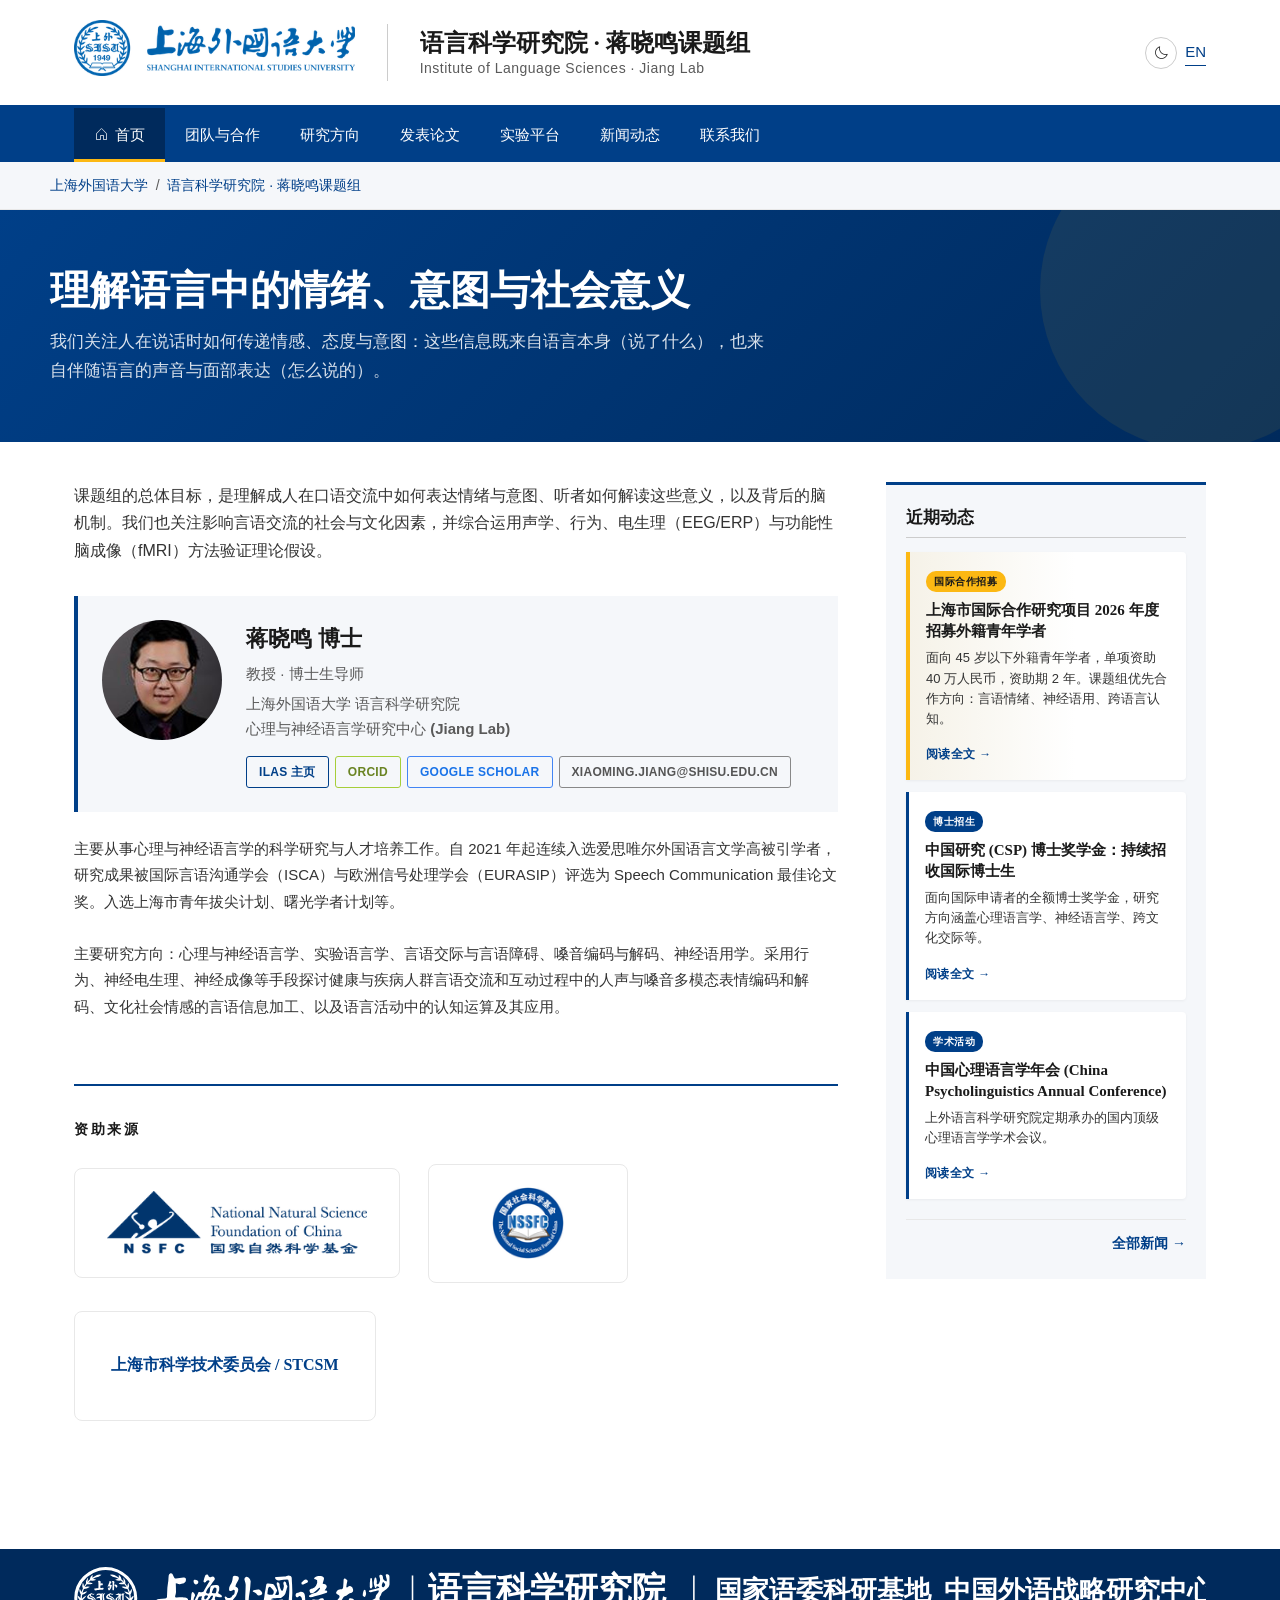
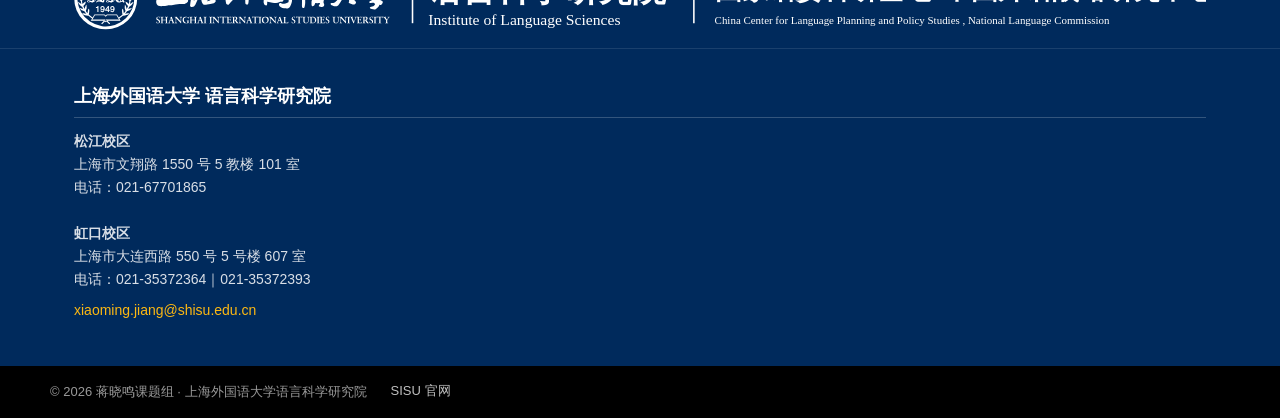
==== index.html @ 70b6b2a7 "Wire home.pi_bio into index PI section" ====
<!DOCTYPE html>
<html lang="zh-CN">
<head>
  <meta charset="UTF-8">
  <meta name="viewport" content="width=device-width, initial-scale=1.0">
  <title>蒋晓鸣课题组 · 上海外国语大学语言科学研究院</title>
  <meta name="description" content="上海外国语大学语言科学研究院蒋晓鸣教授课题组主页：研究言语情绪、神经语用学与跨语言认知。SISU Jiang Lab: psycholinguistics and neurolinguistics of vocal communication.">
  <link rel="stylesheet" href="assets/css/style.css">
  <link rel="stylesheet" href="assets/fonts/phosphor/style.css">
  <link rel="icon" type="image/svg+xml" href="favicon.svg">
</head>
<body data-page="home">

<div id="header-slot"></div>

<section id="hero">
  <div class="hero-inner">
    <h1 class="hero-title" data-i18n="home.h1">理解语言中的情绪、意图与社会意义</h1>
    <p class="hero-sub" data-i18n="home.p1">我们关注人在说话时如何传递情感、态度与意图：这些信息既来自语言本身（说了什么），也来自伴随语言的声音与面部表达（怎么说的）。</p>
  </div>
</section>

<main id="main">
  <div class="page-grid">
    <div class="main-col">
      <p data-i18n="home.p2">课题组的总体目标，是理解成人在口语交流中如何表达情绪与意图、听者如何解读这些意义，以及背后的脑机制。我们也关注影响言语交流的社会与文化因素，并综合运用声学、行为、电生理（EEG/ERP）与功能性脑成像（fMRI）方法验证理论假设。</p>

      <div class="pi-card">
        <div class="pi-card-inner">
          <div class="pi-photo">
            <img src="assets/images/people/xiaoming-jiang.jpg" alt="蒋晓鸣 Xiaoming Jiang"
                 onerror="this.outerHTML='<div class=&quot;photo-placeholder&quot;>蒋</div>'">
          </div>
          <div class="pi-info">
            <div class="pi-name" data-i18n="home.pi_title">蒋晓鸣 博士</div>
            <div class="pi-meta" data-i18n="home.pi_subtitle">教授 · 博士生导师</div>
            <div class="pi-meta" data-i18n="home.pi_affil">上海外国语大学 语言科学研究院｜心理与神经语言学研究中心</div>
            <div class="pi-links">
              <a class="ln-home"    href="https://ilas.shisu.edu.cn/21/0f/c18209a205071/page.htm" target="_blank" rel="noopener" data-i18n="home.ilas_link">ILAS 主页</a>
              <a class="ln-orcid"   href="https://orcid.org/0000-0002-5171-9774" target="_blank" rel="noopener">ORCID</a>
              <a class="ln-scholar" href="https://scholar.google.com/citations?user=iF2CM7sAAAAJ&amp;hl=en" target="_blank" rel="noopener">Google Scholar</a>
              <a class="ln-mail"    href="mailto:xiaoming.jiang@shisu.edu.cn">xiaoming.jiang@shisu.edu.cn</a>
            </div>
          </div>
        </div>
      </div>

      <div class="pi-bio" data-i18n="home.pi_bio"></div>

      <div id="funders-row" class="funders-row">
        <span class="label" data-i18n="home.funded_by">资助与合作</span>
        <!-- Cards rendered dynamically from assets/data/funders.json -->
      </div>
    </div>

    <aside id="sidebar">
      <p style="font-size:0.875rem; color:#888;">Loading…</p>
    </aside>
  </div>
</main>

<div id="footer-slot"></div>

<script src="assets/js/main.js"></script>
</body>
</html>
---- assets/css/style.css ----
/* =========================================================================
   Jiang Lab @ SISU — stylesheet
   Built on the SISU Visual Identity System:
     - Primary: SISU Blue (sea & sky)
     - Accent: bright yellow (auxiliary color from SISU VI)
   ========================================================================= */

:root {
  --sisu-blue:      #003f88;  /* SISU Blue, deep */
  --sisu-blue-dk:   #002a5c;
  --sisu-blue-soft: #e6eef7;
  --sisu-yellow:    #fcb813;
  --ink:            #1a1a1a;
  --body:           #333333;
  --muted:          #5a5a5a;
  --line:           #cccccc;
  --line-soft:      #e8e8e8;
  --bg:             #ffffff;
  --bg-soft:        #f5f7fa;
  --nav-bg:         var(--sisu-blue);
  --link:           var(--sisu-blue);
  --link-visited:   var(--sisu-blue-dk);
  --serif:          "Source Han Serif SC", "Songti SC", "Noto Serif SC", Georgia, "Times New Roman", serif;
  --sans:           "PingFang SC", "Microsoft YaHei", "Hiragino Sans GB", "Helvetica Neue", Helvetica, Arial, sans-serif;
}

*, *::before, *::after { box-sizing: border-box; }

body {
  margin: 0;
  font-family: var(--sans);
  font-size: 16px;
  line-height: 1.7;
  color: var(--body);
  background: var(--bg);
}

a { color: var(--link); text-decoration: none; border-bottom: 1px solid transparent; }
a:hover { color: var(--sisu-blue-dk); border-bottom-color: var(--sisu-yellow); }
a:visited { color: var(--link-visited); }

h1, h2, h3, h4 {
  font-family: var(--serif);
  color: var(--ink);
  font-weight: 600;
  line-height: 1.3;
  margin: 0 0 0.6em;
}
h1 { font-size: 2.25rem; }
h2 { font-size: 1.625rem; }
h3 { font-size: 1.25rem; }
h4 { font-size: 1.0625rem; }

p { margin: 0 0 1em; }
img { max-width: 100%; height: auto; }

/* ── Top brand strip ─────────────────────────────────────── */
#brand-strip {
  background: var(--bg);
  padding: 20px 0;
  border-bottom: 3px solid var(--sisu-blue);
}
.brand-inner {
  max-width: 1180px;
  margin: 0 auto;
  padding: 0 24px;
  display: flex;
  align-items: center;
  gap: 24px;
}
.brand-sisu img { height: 56px; width: auto; }
.brand-divider {
  width: 1px;
  background: var(--line);
  align-self: stretch;
  margin: 4px 8px;
}
.brand-lab {
  font-family: var(--serif);
  color: var(--ink);
  font-size: 1.5rem;
  line-height: 1.25;
  font-weight: 600;
}
.brand-lab .en {
  display: block;
  font-size: 0.875rem;
  color: var(--muted);
  font-weight: 400;
  font-family: var(--sans);
  letter-spacing: 0.5px;
  margin-top: 2px;
}
.brand-controls {
  margin-left: auto;
  display: flex;
  align-items: center;
  gap: 8px;
}
.brand-lang {
  font-size: 0.9375rem;
}
.brand-lang {
  color: var(--sisu-blue);
  border-bottom: 1px solid var(--sisu-blue);
  padding-bottom: 1px;
}

/* Dark mode toggle (Phosphor moon / sun) */
.dark-toggle {
  background: none;
  border: 1px solid var(--line);
  border-radius: 50%;
  width: 32px;
  height: 32px;
  cursor: pointer;
  display: inline-flex;
  align-items: center;
  justify-content: center;
  padding: 0;
  transition: border-color 0.15s, color 0.15s;
  color: var(--ink);
  font-size: 16px;
}
.dark-toggle:hover { border-color: var(--sisu-blue); color: var(--sisu-blue); }
.dark-toggle i { font-size: 16px; line-height: 1; }

/* ── Top nav (blue bar) ──────────────────────────────────── */
#nav-bar { background: var(--nav-bg); }
.nav-inner {
  max-width: 1180px;
  margin: 0 auto;
  padding: 0 24px;
  display: flex;
}
#nav-bar ul {
  list-style: none;
  margin: 0; padding: 0;
  display: flex;
  flex: 1;
}
#nav-bar li a {
  display: flex;
  align-items: center;
  gap: 6px;
  padding: 14px 20px;
  color: #fff;
  border: none;
  font-size: 0.9375rem;
}
#nav-bar li a:hover {
  background: var(--sisu-blue-dk);
  color: #fff;
  border: none;
}
#nav-bar li.active a {
  background: var(--sisu-blue-dk);
  box-shadow: inset 0 -3px 0 var(--sisu-yellow);
}
#nav-bar .home-icon { display: inline-block; font-size: 0.95rem; }
#nav-hamburger {
  display: none;
  background: none;
  border: none;
  color: #fff;
  font-size: 1.4rem;
  padding: 12px 20px;
  cursor: pointer;
  margin-left: auto;
}

/* ── Breadcrumb ──────────────────────────────────────────── */
#breadcrumb {
  background: var(--bg-soft);
  padding: 12px 24px;
  border-bottom: 1px solid var(--line-soft);
  font-size: 0.875rem;
  color: var(--muted);
}
.breadcrumb-inner { max-width: 1180px; margin: 0 auto; }
#breadcrumb a { color: var(--sisu-blue); }

/* ── Hero (home only) ────────────────────────────────────── */
#hero {
  background: linear-gradient(135deg, var(--sisu-blue) 0%, var(--sisu-blue-dk) 100%);
  color: #fff;
  padding: 56px 24px;
  position: relative;
  overflow: hidden;
}
#hero::after {
  content: "";
  position: absolute;
  right: -80px; top: -80px;
  width: 320px; height: 320px;
  border-radius: 50%;
  background: var(--sisu-yellow);
  opacity: 0.08;
}
.hero-inner { max-width: 1180px; margin: 0 auto; position: relative; z-index: 1; }
.hero-motto {
  font-family: var(--serif);
  font-size: 0.95rem;
  letter-spacing: 4px;
  color: var(--sisu-yellow);
  margin-bottom: 16px;
  font-weight: 300;
}
.hero-title {
  font-family: var(--serif);
  font-size: 2.5rem;
  line-height: 1.25;
  color: #fff;
  margin: 0 0 12px;
  font-weight: 600;
  max-width: 820px;
}
.hero-sub {
  font-size: 1.0625rem;
  color: rgba(255,255,255,0.85);
  margin: 0;
  max-width: 720px;
  line-height: 1.7;
}

/* ── Main container ──────────────────────────────────────── */
#main { max-width: 1180px; margin: 0 auto; padding: 40px 24px 64px; }

.page-grid {
  display: grid;
  grid-template-columns: 1fr 320px;
  gap: 48px;
  align-items: start;
}
.page-grid .main-col h1:first-child,
.page-grid .main-col h2:first-child { margin-top: 0; }
.page-single .main-col { max-width: 920px; }

.section-heading {
  font-family: var(--serif);
  font-size: 1.5rem;
  color: var(--ink);
  margin: 40px 0 20px;
  padding-bottom: 8px;
  border-bottom: 2px solid var(--sisu-blue);
  position: relative;
}
.section-heading::after {
  content: "";
  position: absolute;
  left: 0; bottom: -2px;
  width: 60px;
  height: 2px;
  background: var(--sisu-yellow);
}

/* PI card on home — with photo */
.pi-card {
  margin-top: 32px;
  padding: 24px;
  background: var(--bg-soft);
  border-left: 4px solid var(--sisu-blue);
}
.pi-card-inner {
  display: grid;
  grid-template-columns: 120px 1fr;
  gap: 24px;
  align-items: start;
}
.pi-photo {
  width: 120px;
  height: 120px;
  border-radius: 50%;
  overflow: hidden;
  background: var(--sisu-blue-soft);
  display: flex;
  align-items: center;
  justify-content: center;
  flex-shrink: 0;
}
.pi-photo img {
  width: 100%; height: 100%;
  object-fit: cover;
  display: block;
}
.pi-photo .photo-placeholder {
  width: 100%; height: 100%;
  display: flex; align-items: center; justify-content: center;
  font-family: var(--serif);
  font-size: 3rem;
  font-weight: 600;
  color: var(--sisu-blue);
}
.pi-card .pi-name {
  font-family: var(--serif);
  font-size: 1.375rem;
  color: var(--ink);
  font-weight: 600;
}
.pi-card .pi-meta { font-size: 0.9375rem; color: var(--muted); margin-top: 4px; }
.pi-card .pi-links {
  margin-top: 14px;
  display: flex;
  flex-wrap: wrap;
  gap: 6px;
}
.pi-card .pi-links a {
  font-size: 0.75rem;
  font-weight: 700;
  padding: 5px 12px;
  border: 1.5px solid var(--sisu-blue);
  color: var(--sisu-blue);
  border-radius: 3px;
  text-transform: uppercase;
  letter-spacing: 0.3px;
  transition: all 0.15s;
  margin-right: 0;
}
.pi-card .pi-links a:hover {
  background: var(--sisu-blue);
  color: #fff;
  border-color: var(--sisu-blue);
}

.pi-bio {
  margin-top: 24px;
  font-size: 0.9375rem;
  line-height: 1.75;
  color: var(--body);
}
.pi-bio strong { color: var(--ink); }
body.dark .pi-bio { color: var(--body); }

/* ── Sidebar (Latest updates card stack) ─────────────────── */
#sidebar {
  background: var(--bg-soft);
  padding: 22px 20px;
  border-top: 3px solid var(--sisu-blue);
}
#sidebar .sidebar-news-heading {
  font-family: var(--serif);
  font-size: 1.0625rem;
  color: var(--ink);
  margin: 0 0 14px;
  padding-bottom: 8px;
  border-bottom: 1px solid var(--line);
}
.news-mini-card {
  padding: 14px 16px;
  margin-bottom: 12px;
  background: var(--bg);
  border-left: 3px solid var(--sisu-blue);
  border-radius: 0 4px 4px 0;
  box-shadow: 0 1px 3px rgba(0,0,0,0.05);
  transition: box-shadow 0.15s, transform 0.15s;
}
.news-mini-card:hover {
  box-shadow: 0 3px 10px rgba(0,0,0,0.08);
  transform: translateY(-1px);
}
.news-mini-card.featured {
  border-left-color: var(--sisu-yellow);
  border-left-width: 4px;
  background: linear-gradient(to right, rgba(252,184,19,0.08), var(--bg) 60%);
}
.news-mini-tag {
  display: inline-block;
  font-size: 0.625rem;
  font-weight: 700;
  padding: 2px 8px;
  background: var(--sisu-blue);
  color: #fff;
  text-transform: uppercase;
  letter-spacing: 0.6px;
  border-radius: 10px;
  margin-bottom: 8px;
}
.news-mini-card.featured .news-mini-tag {
  background: var(--sisu-yellow);
  color: var(--ink);
}
.news-mini-title {
  font-family: var(--serif);
  font-size: 0.9375rem;
  font-weight: 600;
  color: var(--ink);
  line-height: 1.4;
  margin-bottom: 6px;
}
.news-mini-summary {
  font-size: 0.8125rem;
  line-height: 1.55;
  color: var(--body);
  margin: 0 0 10px;
}
.news-mini-more {
  font-size: 0.75rem;
  font-weight: 700;
  color: var(--sisu-blue);
  text-transform: uppercase;
  letter-spacing: 0.4px;
}
.news-mini-more:hover { color: var(--sisu-blue-dk); }

#sidebar .full-link {
  display: inline-block;
  margin-top: 8px;
  padding-top: 12px;
  border-top: 1px solid var(--line-soft);
  width: 100%;
  text-align: right;
  font-size: 0.875rem;
  font-weight: 600;
  color: var(--sisu-blue);
}

.funders-row {
  margin-top: 64px;
  padding-top: 32px;
  border-top: 2px solid var(--sisu-blue);
  display: block;
}
.funders-row .label {
  display: block;
  font-family: var(--serif);
  font-size: 0.875rem;
  color: var(--ink);
  font-weight: 700;
  text-transform: uppercase;
  letter-spacing: 2.5px;
  margin-bottom: 22px;
}
.funder-cards {
  display: flex;
  flex-wrap: wrap;
  gap: 28px;
  align-items: center;
}
.funder-card {
  display: inline-flex;
  align-items: center;
  justify-content: center;
  min-height: 110px;
  min-width: 200px;
  padding: 22px 32px;
  background: var(--bg);
  border: 1px solid var(--line-soft);
  border-radius: 8px;
  transition: border-color 0.18s, box-shadow 0.18s, transform 0.15s;
}
.funder-card:hover {
  border-color: var(--sisu-blue);
  box-shadow: 0 4px 16px rgba(0,0,0,0.08);
  transform: translateY(-2px);
}
.funder-card a, .funder-card > span { display: inline-flex; align-items: center; }
.funder-card img {
  max-height: 72px;
  max-width: 260px;
  width: auto;
  display: block;
  object-fit: contain;
}
.funder-text {
  font-family: var(--serif);
  font-size: 1rem;
  font-weight: 600;
  color: var(--sisu-blue);
  padding: 0 4px;
  text-align: center;
  line-height: 1.4;
}

/* ── Collaborator cards (on People page) ──────────────── */
.collab-heading {
  border-bottom-color: var(--sisu-yellow) !important;
}
.collab-heading::after {
  background: var(--sisu-blue) !important;
}
.collab-heading.emerging-heading {
  border-bottom-color: var(--line) !important;
}
.collab-heading.emerging-heading::after {
  background: var(--muted) !important;
}
.collab-intro {
  font-size: 0.9375rem;
  color: var(--muted);
  margin: 6px 0 18px;
  font-style: italic;
}
.collab-list {
  display: grid;
  grid-template-columns: repeat(auto-fill, minmax(280px, 1fr));
  gap: 12px;
  margin-bottom: 8px;
}
.collab-card {
  background: var(--bg);
  border-left: 4px solid var(--sisu-blue);
  border-radius: 0 6px 6px 0;
  padding: 14px 18px;
  box-shadow: 0 1px 3px rgba(0,0,0,0.05);
  transition: box-shadow 0.15s;
}
.collab-card:hover {
  box-shadow: 0 3px 10px rgba(0,0,0,0.08);
}
.emerging-list .collab-card {
  border-left-color: var(--sisu-yellow);
  padding: 12px 16px;
}
.collab-name {
  font-family: var(--serif);
  font-size: 1.0625rem;
  font-weight: 700;
  color: var(--ink);
}
.collab-name a {
  color: var(--ink);
  border: none;
}
.collab-name a:hover {
  color: var(--sisu-blue);
  border: none;
}
.collab-affil {
  font-size: 0.8125rem;
  color: var(--sisu-blue);
  margin-top: 2px;
  font-weight: 600;
}
.collab-bio {
  font-size: 0.9375rem;
  line-height: 1.65;
  color: var(--body);
  margin: 10px 0 0;
}

/* ── People page (grid of clickable cards that expand) ───── */
.people-group-heading {
  font-family: var(--serif);
  font-size: 1.25rem;
  color: var(--ink);
  margin: 36px 0 16px;
  padding-bottom: 6px;
  border-bottom: 2px solid var(--sisu-blue);
  position: relative;
}
.people-group-heading::after {
  content: "";
  position: absolute;
  left: 0; bottom: -2px;
  width: 50px;
  height: 2px;
  background: var(--sisu-yellow);
}
.people-group-heading.alumni-heading {
  border-bottom-color: var(--muted);
}
.people-group-heading.alumni-heading::after {
  background: var(--muted);
}
.alumni-placeholder {
  font-size: 0.9375rem;
  color: var(--muted);
  font-style: italic;
  padding: 12px 0;
}

/* Placeholder cards for empty role slots (Student 1, 2, 3 etc.) */
.person-card.person-placeholder {
  cursor: default;
  background: var(--bg-soft);
  border: 1px dashed var(--line);
  opacity: 0.85;
}
.person-card.person-placeholder:hover {
  border-color: var(--line);
  box-shadow: none;
}
.person-placeholder-inner {
  padding: 18px;
  display: flex;
  flex-direction: column;
  align-items: center;
  gap: 10px;
  text-align: center;
}
.person-placeholder .person-photo {
  background: transparent !important;
  border: 1px dashed var(--line);
}
.placeholder-dim {
  color: var(--muted) !important;
  font-weight: 400 !important;
  font-family: var(--sans) !important;
  font-size: 2.5rem !important;
}
.placeholder-dim-text { color: var(--muted) !important; }
.placeholder-tag {
  font-size: 0.6875rem !important;
  font-weight: 700 !important;
  text-transform: uppercase;
  letter-spacing: 0.5px;
  color: var(--sisu-yellow) !important;
  background: rgba(252,184,19,0.08);
  padding: 2px 10px;
  border-radius: 10px;
  display: inline-block;
  margin: 4px auto;
}
body.dark .person-card.person-placeholder { background: #15181e; }

/* ── PI card (always expanded on People page) ─────────── */
.person-card.person-pi {
  grid-column: 1 / -1;      /* spans full grid width */
  border: 1px solid var(--line-soft);
  background: var(--bg-soft);
  padding: 24px 28px;
  display: block;
}
.person-card.person-pi:hover { border-color: var(--sisu-blue); }
.person-pi-header {
  display: grid;
  grid-template-columns: 120px 1fr;
  gap: 24px;
  align-items: start;
  margin-bottom: 18px;
  padding-bottom: 16px;
  border-bottom: 1px solid var(--line-soft);
}
.person-card.person-pi .person-photo { width: 120px; height: 120px; }
.person-card.person-pi .person-photo .photo-placeholder { font-size: 3rem; }
.person-card.person-pi .person-name {
  font-size: 1.25rem;
  text-align: left;
  margin-bottom: 6px;
}
.person-card.person-pi .person-title,
.person-card.person-pi .person-affil { text-align: left; }
.person-card.person-pi .person-details {
  display: block;
  padding: 0;
  margin: 0;
  border-top: none;
  animation: none;
}

/* Education as a clean bulleted list */
.person-education-list {
  list-style: none;
  padding: 0;
  margin: 6px 0 14px;
}
.person-education-list li {
  font-size: 0.875rem;
  line-height: 1.6;
  color: var(--body);
  padding-left: 14px;
  position: relative;
  margin-bottom: 2px;
}
.person-education-list li::before {
  content: "›";
  position: absolute;
  left: 0;
  color: var(--sisu-blue);
  font-weight: 700;
}

/* Alumni cards a touch lighter visually */
.person-card.person-alumni .person-photo { background: #eef2f7; }
.person-card.person-alumni .person-photo .photo-placeholder { color: var(--muted); }

/* ── Person-detail link badges: 4 distinct colors ─────── */
.person-links a.ln-home    { border-color: var(--sisu-blue); color: var(--sisu-blue); }
.person-links a.ln-home:hover { background: var(--sisu-blue); color: #fff; }
.person-links a.ln-orcid   { border-color: #a6ce39; color: #6a8423; }
.person-links a.ln-orcid:hover { background: #a6ce39; color: #fff; border-color: #a6ce39; }
.person-links a.ln-scholar { border-color: #4285f4; color: #1a73e8; }
.person-links a.ln-scholar:hover { background: #4285f4; color: #fff; border-color: #4285f4; }
.person-links a.ln-mail    { border-color: #888; color: #555; }
.person-links a.ln-mail:hover { background: #555; color: #fff; border-color: #555; }
/* Home-page PI links use the same scheme */
.pi-card .pi-links a.ln-home    { border-color: var(--sisu-blue); color: var(--sisu-blue); }
.pi-card .pi-links a.ln-home:hover { background: var(--sisu-blue); color: #fff; }
.pi-card .pi-links a.ln-orcid   { border-color: #a6ce39; color: #6a8423; }
.pi-card .pi-links a.ln-orcid:hover { background: #a6ce39; color: #fff; border-color: #a6ce39; }
.pi-card .pi-links a.ln-scholar { border-color: #4285f4; color: #1a73e8; }
.pi-card .pi-links a.ln-scholar:hover { background: #4285f4; color: #fff; border-color: #4285f4; }
.pi-card .pi-links a.ln-mail    { border-color: #888; color: #555; }
.pi-card .pi-links a.ln-mail:hover { background: #555; color: #fff; border-color: #555; }

/* Dark mode tweaks for badges */
body.dark .person-links a.ln-orcid,
body.dark .pi-card .pi-links a.ln-orcid { color: #a6ce39; }
body.dark .person-links a.ln-scholar,
body.dark .pi-card .pi-links a.ln-scholar { color: #6ea8ff; border-color: #6ea8ff; }
body.dark .person-links a.ln-mail,
body.dark .pi-card .pi-links a.ln-mail { color: var(--body); border-color: var(--line); }
body.dark .person-card.person-alumni .person-photo { background: #1e242b; }

.people-grid {
  display: grid;
  grid-template-columns: repeat(auto-fill, minmax(240px, 1fr));
  gap: 18px;
}

.person-card {
  background: var(--bg);
  border: 1px solid var(--line-soft);
  border-radius: 6px;
  overflow: hidden;
  transition: box-shadow 0.2s, border-color 0.2s;
}
.person-card:hover {
  border-color: var(--sisu-blue);
  box-shadow: 0 4px 14px rgba(0,0,0,0.08);
}

.person-avatar-btn {
  background: none;
  border: none;
  padding: 18px;
  width: 100%;
  cursor: pointer;
  display: flex;
  flex-direction: column;
  align-items: center;
  gap: 10px;
  font-family: inherit;
  color: inherit;
  text-align: center;
  transition: background 0.15s;
}
.person-avatar-btn:hover { background: var(--bg-soft); }

.person-photo {
  width: 100px;
  height: 100px;
  border-radius: 50%;
  overflow: hidden;
  background: var(--sisu-blue-soft);
  display: flex;
  align-items: center;
  justify-content: center;
  flex-shrink: 0;
}
.person-photo img {
  width: 100%; height: 100%;
  object-fit: cover;
  display: block;
}
.person-photo .photo-placeholder {
  font-family: var(--serif);
  font-size: 2.5rem;
  font-weight: 600;
  color: var(--sisu-blue);
  width: 100%; height: 100%;
  display: flex; align-items: center; justify-content: center;
}

.person-meta { width: 100%; }
.person-name {
  font-family: var(--serif);
  font-size: 1.0625rem;
  font-weight: 600;
  color: var(--ink);
  margin-bottom: 4px;
}
.person-title {
  font-size: 0.8125rem;
  color: var(--sisu-blue);
  font-weight: 600;
  margin-bottom: 2px;
}
.person-affil {
  font-size: 0.75rem;
  color: var(--muted);
  line-height: 1.5;
}

.person-toggle-hint {
  margin-top: 4px;
  font-size: 0.875rem;
  color: var(--muted);
  transition: transform 0.2s;
}
.person-card.expanded .person-toggle-hint {
  transform: rotate(180deg);
}

.person-details {
  display: none;
  padding: 0 18px 18px;
  border-top: 1px solid var(--line-soft);
  margin-top: 0;
}
.person-card.expanded .person-details {
  display: block;
  animation: fadeIn 0.2s ease;
}
@keyframes fadeIn {
  from { opacity: 0; transform: translateY(-4px); }
  to   { opacity: 1; transform: translateY(0); }
}

.person-details p {
  font-size: 0.875rem;
  line-height: 1.65;
  margin: 6px 0 12px;
  color: var(--body);
}
.person-row-label {
  font-size: 0.6875rem;
  font-weight: 700;
  text-transform: uppercase;
  letter-spacing: 1px;
  color: var(--sisu-blue);
  margin-top: 12px;
}
.person-bio {
  margin-top: 14px !important;
  padding-top: 14px;
  border-top: 1px solid var(--line-soft);
}

.person-links {
  display: flex;
  flex-wrap: wrap;
  gap: 6px;
  margin-top: 12px;
}
.person-links a {
  font-size: 0.6875rem;
  font-weight: 700;
  padding: 4px 10px;
  border: 1.5px solid var(--sisu-blue);
  color: var(--sisu-blue);
  border-radius: 3px;
  text-transform: uppercase;
  letter-spacing: 0.3px;
  transition: all 0.15s;
}
.person-links a:hover {
  background: var(--sisu-blue);
  color: #fff;
  border-color: var(--sisu-blue);
}

/* ── Projects page ───────────────────────────────────────── */
.project-block {
  margin-bottom: 40px;
  padding-bottom: 32px;
  border-bottom: 1px solid var(--line-soft);
}
.project-block:last-child { border-bottom: none; }
.project-block h3 {
  font-family: var(--serif);
  color: var(--sisu-blue);
  font-size: 1.375rem;
  margin: 0 0 12px;
}
.project-pubs {
  margin-top: 20px;
  padding: 16px 20px;
  background: var(--bg-soft);
  border-left: 3px solid var(--sisu-yellow);
}
.project-pubs h4 {
  font-family: var(--sans);
  font-size: 0.875rem;
  text-transform: uppercase;
  letter-spacing: 1px;
  color: var(--muted);
  margin: 0 0 10px;
  font-weight: 600;
}
.project-pubs ul { margin: 0; padding-left: 18px; }
.project-pubs li {
  font-size: 0.875rem;
  line-height: 1.55;
  margin-bottom: 8px;
  color: var(--body);
}

/* ── Publications page: new filter bar ──────────────────── */
.pub-filter-bar {
  margin: 24px 0 28px;
  padding: 18px 20px;
  border: 1px solid var(--line-soft);
  border-radius: 8px;
  background: var(--bg-soft);
}
.filter-group {
  display: flex;
  align-items: baseline;
  gap: 12px;
  margin-bottom: 12px;
  flex-wrap: wrap;
}
.filter-group:last-of-type { margin-bottom: 14px; }
.filter-group-label {
  font-size: 0.6875rem;
  font-weight: 700;
  text-transform: uppercase;
  letter-spacing: 1.2px;
  color: var(--muted);
  min-width: 40px;
  flex-shrink: 0;
}
.filter-chips {
  display: flex;
  flex-wrap: wrap;
  gap: 6px;
  flex: 1;
}
.filter-chips.year-chips {
  /* year chips can scroll if too many */
  max-height: 80px;
  overflow-y: auto;
}
.filter-chip {
  display: inline-flex;
  align-items: center;
  gap: 6px;
  padding: 5px 11px;
  border-radius: 14px;
  border: 1.5px solid var(--line);
  background: var(--bg);
  font-family: var(--sans);
  font-size: 0.75rem;
  font-weight: 600;
  color: var(--body);
  cursor: pointer;
  transition: all 0.12s;
  white-space: nowrap;
}
.filter-chip:hover {
  border-color: var(--sisu-blue);
  color: var(--sisu-blue);
}
.filter-chip-count {
  display: inline-block;
  background: var(--bg-soft);
  color: var(--muted);
  padding: 0 7px;
  border-radius: 9px;
  font-size: 0.625rem;
  font-weight: 700;
  min-width: 18px;
  text-align: center;
}
.filter-chip-x {
  font-size: 12px;
  line-height: 1;
}
/* Active state: filled with category color or SISU blue for year */
.filter-chip.active {
  color: #fff;
  border-color: transparent;
}
.filter-chip.active .filter-chip-count {
  background: rgba(255,255,255,0.25);
  color: #fff;
}
.filter-chip.year-chip.active {
  background: var(--sisu-blue);
}
/* Category-specific active colors */
.filter-chip.cat-journal.active    { background: #002a5c; }
.filter-chip.cat-preprint.active   { background: #b35a00; }
.filter-chip.cat-chinese.active    { background: #b52a2a; }
.filter-chip.cat-conference.active { background: #5a2ab5; }

.filter-summary {
  display: flex;
  justify-content: space-between;
  align-items: center;
  padding-top: 12px;
  border-top: 1px solid var(--line);
  font-size: 0.8125rem;
}
.filter-summary-text {
  font-family: var(--serif);
  color: var(--muted);
}
.filter-summary-text #pub-shown-count {
  color: var(--sisu-blue);
  font-weight: 700;
  font-size: 1rem;
}
.filter-clear {
  background: none;
  border: 1px solid var(--line);
  border-radius: 14px;
  padding: 4px 12px;
  cursor: pointer;
  color: var(--muted);
  font-size: 0.75rem;
  font-weight: 600;
  display: inline-flex;
  align-items: center;
  gap: 4px;
  transition: all 0.12s;
}
.filter-clear:hover {
  color: var(--sisu-blue);
  border-color: var(--sisu-blue);
}
.filter-clear i { font-size: 14px; }

.pub-empty {
  color: var(--muted);
  font-style: italic;
  padding: 24px;
  text-align: center;
  background: var(--bg-soft);
  border-radius: 6px;
  border: 1px dashed var(--line);
}

/* ── Author folding ───────────────────────────────────── */
.authors-toggle {
  background: none;
  border: 1px solid var(--line);
  color: var(--sisu-blue);
  font-size: 0.75rem;
  padding: 1px 8px;
  border-radius: 10px;
  cursor: pointer;
  margin-left: 4px;
  font-weight: 600;
  transition: all 0.12s;
}
.authors-toggle:hover {
  background: var(--sisu-blue);
  color: #fff;
  border-color: var(--sisu-blue);
}
.authors-tail { display: inline; }
.authors-tail[hidden] { display: none; }

/* Card-style publication item with year badge + colored category badge */
.pub-item {
  background: var(--bg);
  border-radius: 6px;
  padding: 18px 22px 14px;
  margin-bottom: 14px;
  box-shadow: 0 1px 4px rgba(0,0,0,0.07);
  border-left: 4px solid var(--sisu-blue);
  transition: box-shadow 0.2s, transform 0.15s;
}
.pub-item:hover {
  box-shadow: 0 4px 16px rgba(0,0,0,0.11);
  transform: translateY(-1px);
}
.pub-header {
  display: flex;
  align-items: center;
  gap: 8px;
  margin-bottom: 8px;
  flex-wrap: wrap;
}
.pub-year {
  font-size: 0.6875rem;
  font-weight: 700;
  color: #fff;
  background: var(--sisu-blue);
  padding: 2px 8px;
  border-radius: 10px;
  white-space: nowrap;
}
.pub-year.inpress { background: #999; }

.pub-cat {
  font-size: 0.625rem;
  font-weight: 700;
  padding: 2px 8px;
  border-radius: 10px;
  white-space: nowrap;
  text-transform: uppercase;
  letter-spacing: 0.5px;
}
.cat-journal    { background: #e3eeff; color: #002a5c; }
.cat-preprint   { background: #fff3e0; color: #b35a00; }
.cat-chinese    { background: #fde8e8; color: #b52a2a; }
.cat-conference { background: #ede8ff; color: #5a2ab5; }
.cat-other      { background: #eee;    color: #666; }

.pub-note {
  font-size: 0.625rem;
  font-weight: 700;
  padding: 2px 8px;
  border-radius: 10px;
  background: #fffbeb;
  color: #8a6300;
  white-space: nowrap;
  border: 1px solid #fcb813;
}

.pub-title {
  font-size: 0.9375rem;
  font-weight: 700;
  color: var(--ink);
  line-height: 1.45;
  margin-bottom: 4px;
}
.pub-title a { color: var(--ink); border: none; }
.pub-title a:hover { color: var(--sisu-blue); border: none; }
.pub-authors { font-size: 0.8125rem; color: var(--muted); margin-bottom: 3px; }
.pub-authors .me { font-weight: 700; color: var(--sisu-blue); }
.pub-journal {
  font-size: 0.8125rem;
  color: var(--muted);
  font-style: italic;
  margin-bottom: 8px;
}

.pub-actions {
  display: flex;
  flex-wrap: wrap;
  gap: 6px;
  margin-top: 8px;
}
.pub-actions a {
  font-size: 0.6875rem;
  font-weight: 700;
  padding: 4px 12px;
  border-radius: 3px;
  letter-spacing: 0.3px;
  text-transform: uppercase;
  border: 1.5px solid;
  transition: all 0.15s;
}
.btn-view { border-color: var(--sisu-blue); color: var(--sisu-blue); }
.btn-view:hover { background: var(--sisu-blue); color: #fff; border-color: var(--sisu-blue); }
.btn-pdf  { border-color: #e05a2b; color: #e05a2b; }
.btn-pdf:hover  { background: #e05a2b; color: #fff; border-color: #e05a2b; }
.btn-code { border-color: #444; color: #444; }
.btn-code:hover { background: #444; color: #fff; border-color: #444; }
.btn-video { border-color: var(--sisu-blue-dk); color: var(--sisu-blue-dk); }
.btn-video:hover { background: var(--sisu-blue-dk); color: #fff; border-color: var(--sisu-blue-dk); }

/* ── Facilities page ─────────────────────────────────────── */
.facilities-grid {
  display: grid;
  grid-template-columns: repeat(auto-fit, minmax(260px, 1fr));
  gap: 20px;
  margin-top: 24px;
}
.facility-card {
  background: var(--bg-soft);
  padding: 24px;
  border-top: 3px solid var(--sisu-blue);
  transition: transform 0.15s ease, border-top-color 0.15s ease;
}
.facility-card:hover {
  transform: translateY(-2px);
  border-top-color: var(--sisu-yellow);
}
.facility-card .facility-icon {
  font-size: 2.25rem;
  line-height: 1;
  display: block;
  color: var(--sisu-blue);
  margin-bottom: 14px;
}
i.facility-icon { /* phosphor icon variant */
  font-size: 2.5rem;
}
.facility-card h3 {
  font-family: var(--serif);
  color: var(--sisu-blue);
  font-size: 1.125rem;
  margin: 0 0 10px;
}
.facility-card p {
  font-size: 0.9375rem;
  line-height: 1.6;
  margin: 0;
  color: var(--body);
}

/* ── News page ───────────────────────────────────────────── */
.news-list { list-style: none; padding: 0; margin: 0; }
.news-item {
  display: grid;
  grid-template-columns: 110px 1fr;
  gap: 24px;
  padding: 24px 0;
  border-bottom: 1px solid var(--line-soft);
}
.news-item .news-date {
  font-family: var(--serif);
  color: var(--sisu-blue);
  font-size: 0.9375rem;
  font-weight: 600;
}
.news-item .news-tag {
  display: inline-block;
  background: var(--sisu-yellow);
  color: var(--ink);
  font-size: 0.75rem;
  padding: 2px 8px;
  font-weight: 600;
  margin-bottom: 6px;
}
.news-item h3 {
  font-family: var(--serif);
  font-size: 1.125rem;
  margin: 0 0 8px;
  color: var(--ink);
}
.news-item p { font-size: 0.9375rem; margin: 0; }

/* ── Contact page ────────────────────────────────────────── */
.contact-grid {
  display: grid;
  grid-template-columns: 1fr 1fr;
  gap: 32px;
  margin-bottom: 32px;
}
.contact-block h2 {
  font-family: var(--serif);
  font-size: 1.25rem;
  color: var(--sisu-blue);
  border-bottom: 1px solid var(--sisu-blue);
  padding-bottom: 6px;
  margin: 0 0 12px;
}

/* ── Footer ──────────────────────────────────────────────── */
#footer {
  background: var(--sisu-blue-dk);
  color: rgba(255,255,255,0.85);
  margin-top: 64px;
}
.footer-banner {
  width: 100%;
  padding: 18px 0;
  border-bottom: 1px solid rgba(255,255,255,0.1);
  display: flex;
  justify-content: center;
}
.footer-banner img {
  width: 100%;
  max-width: 1180px;
  height: auto;
  display: block;
  padding: 0 24px;
  box-sizing: border-box;
}
.footer-inner {
  max-width: 1180px;
  margin: 0 auto;
  padding: 36px 24px;
}
.footer-school h2 {
  font-family: var(--serif);
  color: #fff;
  font-size: 1.125rem;
  margin: 0 0 12px;
  border-bottom: 1px solid rgba(255,255,255,0.2);
  padding-bottom: 8px;
}
.footer-school p { font-size: 0.875rem; line-height: 1.65; margin: 0 0 8px; }
.footer-school a { color: var(--sisu-yellow); }

#subfooter {
  background: #000;
  color: rgba(255,255,255,0.6);
  padding: 14px 24px;
  font-size: 0.8125rem;
}
.subfooter-inner {
  max-width: 1180px;
  margin: 0 auto;
  display: flex;
  align-items: center;
  gap: 24px;
  flex-wrap: wrap;
}
#subfooter a { color: rgba(255,255,255,0.75); }
#subfooter a:hover { color: var(--sisu-yellow); }

/* ── Mentorship page ──────────────────────────────────────── */
.mentorship-group-title {
  font-family: var(--serif);
  font-size: 0.875rem;
  font-weight: 700;
  color: var(--muted);
  text-transform: uppercase;
  letter-spacing: 1.5px;
  margin: 28px 0 14px;
  padding-bottom: 6px;
  border-bottom: 1px solid var(--line-soft);
}
.mentee-block {
  border-left: 4px solid var(--sisu-blue);
  padding: 14px 18px;
  background: var(--bg-soft);
  border-radius: 0 6px 6px 0;
  margin-bottom: 12px;
}
.mentee-name {
  font-family: var(--serif);
  font-size: 1rem;
  font-weight: 700;
  color: var(--ink);
  margin: 0 0 4px;
}
.mentee-meta { font-size: 0.8125rem; color: var(--muted); margin-bottom: 8px; }
.mentee-work {
  font-size: 0.9375rem;
  line-height: 1.55;
  color: var(--body);
  margin-bottom: 4px;
}
.mentee-work a {
  color: var(--sisu-blue);
  font-weight: 600;
}
.mentee-now {
  font-size: 0.8125rem;
  color: var(--body);
  margin-top: 6px;
}
.mentee-now::before {
  content: "→ ";
  color: var(--sisu-blue);
  font-weight: 700;
}

/* ── Dark mode ────────────────────────────────────────────── */
body.dark {
  --bg:        #121419;
  --bg-soft:   #1c2027;
  --ink:       #f0f2f5;
  --body:      #cfd2d8;
  --muted:     #8a9099;
  --line:      #2a2f38;
  --line-soft: #232831;
  --sisu-blue-soft: #1a2336;
  background: var(--bg);
  color: var(--body);
}
body.dark a { color: #6ea8ff; }
body.dark a:hover { color: #fff; }
body.dark h1, body.dark h2, body.dark h3, body.dark h4 { color: var(--ink); }
body.dark #brand-strip { background: #0f1115; border-bottom-color: var(--sisu-blue); }
body.dark .brand-lab { color: var(--ink); }
body.dark .brand-lab .en { color: var(--muted); }
body.dark .brand-lang { color: #6ea8ff; border-bottom-color: #6ea8ff; }
body.dark .dark-toggle {
  background: #1c2027; border-color: var(--line); color: var(--ink);
}
body.dark #breadcrumb { background: var(--bg-soft); color: var(--muted); }
body.dark #breadcrumb a { color: #6ea8ff; }
body.dark #sidebar { background: var(--bg-soft); }
body.dark #sidebar .sidebar-news-heading { color: var(--ink); border-bottom-color: var(--line); }
body.dark .news-mini-card { background: #181c22; box-shadow: none; }
body.dark .news-mini-card.featured { background: linear-gradient(to right, rgba(252,184,19,0.04), #181c22 60%); }
body.dark .news-mini-title { color: var(--ink); }
body.dark .news-mini-summary { color: var(--body); }
body.dark .news-mini-more { color: #6ea8ff; }
body.dark #sidebar .full-link { color: #6ea8ff; border-top-color: var(--line); }
body.dark .pub-item {
  background: var(--bg-soft);
  box-shadow: none;
}
body.dark .pub-title, body.dark .pub-title a { color: var(--ink); }
body.dark .pub-authors { color: var(--muted); }
body.dark .pub-authors .me { color: #6ea8ff; }
body.dark .pub-journal { color: var(--muted); }
body.dark .pub-filter-bar { background: var(--bg-soft); border-color: var(--line); }
body.dark .filter-chip { background: var(--bg); border-color: var(--line); color: var(--body); }
body.dark .filter-chip:hover { border-color: #6ea8ff; color: #6ea8ff; }
body.dark .filter-chip-count { background: var(--line); color: var(--muted); }
body.dark .filter-summary { border-top-color: var(--line); }
body.dark .filter-summary-text #pub-shown-count { color: #6ea8ff; }
body.dark .filter-clear { border-color: var(--line); color: var(--muted); }
body.dark .filter-clear:hover { color: #6ea8ff; border-color: #6ea8ff; }
body.dark .pub-empty { background: var(--bg-soft); border-color: var(--line); }
body.dark .authors-toggle { border-color: var(--line); color: #6ea8ff; }
body.dark .authors-toggle:hover { background: #6ea8ff; color: var(--bg); border-color: #6ea8ff; }
body.dark .cat-journal    { background: #1d2a4d; color: #9ec4ff; }
body.dark .cat-preprint   { background: #3a2410; color: #ffb670; }
body.dark .cat-chinese    { background: #3a1a1a; color: #ff9696; }
body.dark .cat-conference { background: #2a1f3d; color: #c9a8ff; }
body.dark .pub-note { background: #2a2410; color: #fcb813; border-color: #5a4400; }
body.dark .person-card { background: var(--bg-soft); border-color: var(--line); }
body.dark .person-avatar-btn:hover { background: rgba(110,168,255,0.05); }
body.dark .person-name, body.dark .mentee-name { color: var(--ink); }
body.dark .person-affil, body.dark .person-toggle-hint { color: var(--muted); }
body.dark .person-details { border-top-color: var(--line); }
body.dark .mentee-block { background: var(--bg-soft); }
body.dark .facility-card { background: var(--bg-soft); }
body.dark .facility-card h3 { color: #6ea8ff; }
body.dark .pi-card { background: var(--bg-soft); }
body.dark .pi-card .pi-name { color: var(--ink); }
body.dark .funder-card { background: var(--bg-soft); border-color: var(--line); }
body.dark .funder-card:hover { border-color: #6ea8ff; }
body.dark .funder-text { color: #6ea8ff; }
body.dark .collab-card { background: var(--bg-soft); }
body.dark .collab-name, body.dark .collab-name a { color: var(--ink); }
body.dark .collab-affil { color: #6ea8ff; }
body.dark .collab-bio { color: var(--body); }
body.dark .collab-intro { color: var(--muted); }
body.dark .announce-card { background: var(--sisu-blue-dk); }
body.dark #footer { background: #0a0c10; }
body.dark #subfooter { background: #000; }
body.dark .news-item { border-bottom-color: var(--line); }
body.dark .project-block { border-bottom-color: var(--line); }
body.dark .project-block h3 { color: #6ea8ff; }
body.dark .year-heading { color: #6ea8ff; }
body.dark .section-heading { color: var(--ink); }

/* ── Responsive ──────────────────────────────────────────── */
@media (max-width: 860px) {
  .page-grid { grid-template-columns: 1fr; }
  .contact-grid { grid-template-columns: 1fr; }
  .footer-inner { grid-template-columns: 1fr; }
  .hero-title { font-size: 1.875rem; }
  h1 { font-size: 1.75rem; }

  #nav-bar ul {
    display: none;
    flex-direction: column;
    width: 100%;
  }
  #nav-bar ul.open { display: flex; }
  #nav-bar li a { border-bottom: 1px solid var(--sisu-blue-dk); }
  #nav-hamburger { display: block; }
  .nav-inner { flex-wrap: wrap; }

  .person-row { flex-direction: column; }
  .person-row .photo { width: 100px; }
  .news-item { grid-template-columns: 1fr; gap: 4px; }
  .brand-lab { font-size: 1.125rem; }
  .brand-lab .en { display: none; }
}
---- assets/fonts/phosphor/style.css ----
@font-face {
  font-family: "Phosphor-Light";
  src:
    url("./Phosphor-Light.woff2") format("woff2"),
    url("./Phosphor-Light.woff") format("woff"),
    url("./Phosphor-Light.ttf") format("truetype"),
    url("./Phosphor-Light.svg#Phosphor-Light") format("svg");
  font-weight: normal;
  font-style: normal;
  font-display: block;
}

.ph-light {
  /* use !important to prevent issues with browser extensions that change fonts */
  font-family: "Phosphor-Light" !important;
  speak: never;
  font-style: normal;
  font-weight: normal;
  font-variant: normal;
  text-transform: none;
  line-height: 1;

  /* Enable Ligatures ================ */
  letter-spacing: 0;
  -webkit-font-feature-settings: "liga";
  -moz-font-feature-settings: "liga=1";
  -moz-font-feature-settings: "liga";
  -ms-font-feature-settings: "liga" 1;
  font-feature-settings: "liga";
  -webkit-font-variant-ligatures: discretionary-ligatures;
  font-variant-ligatures: discretionary-ligatures;

  /* Better Font Rendering =========== */
  -webkit-font-smoothing: antialiased;
  -moz-osx-font-smoothing: grayscale;
}

.ph-light.ph-acorn:before {
  content: "\eb9a";
}
.ph-light.ph-address-book:before {
  content: "\e6f8";
}
.ph-light.ph-address-book-tabs:before {
  content: "\ee4e";
}
.ph-light.ph-air-traffic-control:before {
  content: "\ecd8";
}
.ph-light.ph-airplane:before {
  content: "\e002";
}
.ph-light.ph-airplane-in-flight:before {
  content: "\e4fe";
}
.ph-light.ph-airplane-landing:before {
  content: "\e502";
}
.ph-light.ph-airplane-takeoff:before {
  content: "\e504";
}
.ph-light.ph-airplane-taxiing:before {
  content: "\e500";
}
.ph-light.ph-airplane-tilt:before {
  content: "\e5d6";
}
.ph-light.ph-airplay:before {
  content: "\e004";
}
.ph-light.ph-alarm:before {
  content: "\e006";
}
.ph-light.ph-alien:before {
  content: "\e8a6";
}
.ph-light.ph-align-bottom:before {
  content: "\e506";
}
.ph-light.ph-align-bottom-simple:before {
  content: "\eb0c";
}
.ph-light.ph-align-center-horizontal:before {
  content: "\e50a";
}
.ph-light.ph-align-center-horizontal-simple:before {
  content: "\eb0e";
}
.ph-light.ph-align-center-vertical:before {
  content: "\e50c";
}
.ph-light.ph-align-center-vertical-simple:before {
  content: "\eb10";
}
.ph-light.ph-align-left:before {
  content: "\e50e";
}
.ph-light.ph-align-left-simple:before {
  content: "\eaee";
}
.ph-light.ph-align-right:before {
  content: "\e510";
}
.ph-light.ph-align-right-simple:before {
  content: "\eb12";
}
.ph-light.ph-align-top:before {
  content: "\e512";
}
.ph-light.ph-align-top-simple:before {
  content: "\eb14";
}
.ph-light.ph-amazon-logo:before {
  content: "\e96c";
}
.ph-light.ph-ambulance:before {
  content: "\e572";
}
.ph-light.ph-anchor:before {
  content: "\e514";
}
.ph-light.ph-anchor-simple:before {
  content: "\e5d8";
}
.ph-light.ph-android-logo:before {
  content: "\e008";
}
.ph-light.ph-angle:before {
  content: "\e7bc";
}
.ph-light.ph-angular-logo:before {
  content: "\eb80";
}
.ph-light.ph-aperture:before {
  content: "\e00a";
}
.ph-light.ph-app-store-logo:before {
  content: "\e974";
}
.ph-light.ph-app-window:before {
  content: "\e5da";
}
.ph-light.ph-apple-logo:before {
  content: "\e516";
}
.ph-light.ph-apple-podcasts-logo:before {
  content: "\eb96";
}
.ph-light.ph-approximate-equals:before {
  content: "\edaa";
}
.ph-light.ph-archive:before {
  content: "\e00c";
}
.ph-light.ph-armchair:before {
  content: "\e012";
}
.ph-light.ph-arrow-arc-left:before {
  content: "\e014";
}
.ph-light.ph-arrow-arc-right:before {
  content: "\e016";
}
.ph-light.ph-arrow-bend-double-up-left:before {
  content: "\e03a";
}
.ph-light.ph-arrow-bend-double-up-right:before {
  content: "\e03c";
}
.ph-light.ph-arrow-bend-down-left:before {
  content: "\e018";
}
.ph-light.ph-arrow-bend-down-right:before {
  content: "\e01a";
}
.ph-light.ph-arrow-bend-left-down:before {
  content: "\e01c";
}
.ph-light.ph-arrow-bend-left-up:before {
  content: "\e01e";
}
.ph-light.ph-arrow-bend-right-down:before {
  content: "\e020";
}
.ph-light.ph-arrow-bend-right-up:before {
  content: "\e022";
}
.ph-light.ph-arrow-bend-up-left:before {
  content: "\e024";
}
.ph-light.ph-arrow-bend-up-right:before {
  content: "\e026";
}
.ph-light.ph-arrow-circle-down:before {
  content: "\e028";
}
.ph-light.ph-arrow-circle-down-left:before {
  content: "\e02a";
}
.ph-light.ph-arrow-circle-down-right:before {
  content: "\e02c";
}
.ph-light.ph-arrow-circle-left:before {
  content: "\e05a";
}
.ph-light.ph-arrow-circle-right:before {
  content: "\e02e";
}
.ph-light.ph-arrow-circle-up:before {
  content: "\e030";
}
.ph-light.ph-arrow-circle-up-left:before {
  content: "\e032";
}
.ph-light.ph-arrow-circle-up-right:before {
  content: "\e034";
}
.ph-light.ph-arrow-clockwise:before {
  content: "\e036";
}
.ph-light.ph-arrow-counter-clockwise:before {
  content: "\e038";
}
.ph-light.ph-arrow-down:before {
  content: "\e03e";
}
.ph-light.ph-arrow-down-left:before {
  content: "\e040";
}
.ph-light.ph-arrow-down-right:before {
  content: "\e042";
}
.ph-light.ph-arrow-elbow-down-left:before {
  content: "\e044";
}
.ph-light.ph-arrow-elbow-down-right:before {
  content: "\e046";
}
.ph-light.ph-arrow-elbow-left:before {
  content: "\e048";
}
.ph-light.ph-arrow-elbow-left-down:before {
  content: "\e04a";
}
.ph-light.ph-arrow-elbow-left-up:before {
  content: "\e04c";
}
.ph-light.ph-arrow-elbow-right:before {
  content: "\e04e";
}
.ph-light.ph-arrow-elbow-right-down:before {
  content: "\e050";
}
.ph-light.ph-arrow-elbow-right-up:before {
  content: "\e052";
}
.ph-light.ph-arrow-elbow-up-left:before {
  content: "\e054";
}
.ph-light.ph-arrow-elbow-up-right:before {
  content: "\e056";
}
.ph-light.ph-arrow-fat-down:before {
  content: "\e518";
}
.ph-light.ph-arrow-fat-left:before {
  content: "\e51a";
}
.ph-light.ph-arrow-fat-line-down:before {
  content: "\e51c";
}
.ph-light.ph-arrow-fat-line-left:before {
  content: "\e51e";
}
.ph-light.ph-arrow-fat-line-right:before {
  content: "\e520";
}
.ph-light.ph-arrow-fat-line-up:before {
  content: "\e522";
}
.ph-light.ph-arrow-fat-lines-down:before {
  content: "\e524";
}
.ph-light.ph-arrow-fat-lines-left:before {
  content: "\e526";
}
.ph-light.ph-arrow-fat-lines-right:before {
  content: "\e528";
}
.ph-light.ph-arrow-fat-lines-up:before {
  content: "\e52a";
}
.ph-light.ph-arrow-fat-right:before {
  content: "\e52c";
}
.ph-light.ph-arrow-fat-up:before {
  content: "\e52e";
}
.ph-light.ph-arrow-left:before {
  content: "\e058";
}
.ph-light.ph-arrow-line-down:before {
  content: "\e05c";
}
.ph-light.ph-arrow-line-down-left:before {
  content: "\e05e";
}
.ph-light.ph-arrow-line-down-right:before {
  content: "\e060";
}
.ph-light.ph-arrow-line-left:before {
  content: "\e062";
}
.ph-light.ph-arrow-line-right:before {
  content: "\e064";
}
.ph-light.ph-arrow-line-up:before {
  content: "\e066";
}
.ph-light.ph-arrow-line-up-left:before {
  content: "\e068";
}
.ph-light.ph-arrow-line-up-right:before {
  content: "\e06a";
}
.ph-light.ph-arrow-right:before {
  content: "\e06c";
}
.ph-light.ph-arrow-square-down:before {
  content: "\e06e";
}
.ph-light.ph-arrow-square-down-left:before {
  content: "\e070";
}
.ph-light.ph-arrow-square-down-right:before {
  content: "\e072";
}
.ph-light.ph-arrow-square-in:before {
  content: "\e5dc";
}
.ph-light.ph-arrow-square-left:before {
  content: "\e074";
}
.ph-light.ph-arrow-square-out:before {
  content: "\e5de";
}
.ph-light.ph-arrow-square-right:before {
  content: "\e076";
}
.ph-light.ph-arrow-square-up:before {
  content: "\e078";
}
.ph-light.ph-arrow-square-up-left:before {
  content: "\e07a";
}
.ph-light.ph-arrow-square-up-right:before {
  content: "\e07c";
}
.ph-light.ph-arrow-u-down-left:before {
  content: "\e07e";
}
.ph-light.ph-arrow-u-down-right:before {
  content: "\e080";
}
.ph-light.ph-arrow-u-left-down:before {
  content: "\e082";
}
.ph-light.ph-arrow-u-left-up:before {
  content: "\e084";
}
.ph-light.ph-arrow-u-right-down:before {
  content: "\e086";
}
.ph-light.ph-arrow-u-right-up:before {
  content: "\e088";
}
.ph-light.ph-arrow-u-up-left:before {
  content: "\e08a";
}
.ph-light.ph-arrow-u-up-right:before {
  content: "\e08c";
}
.ph-light.ph-arrow-up:before {
  content: "\e08e";
}
.ph-light.ph-arrow-up-left:before {
  content: "\e090";
}
.ph-light.ph-arrow-up-right:before {
  content: "\e092";
}
.ph-light.ph-arrows-clockwise:before {
  content: "\e094";
}
.ph-light.ph-arrows-counter-clockwise:before {
  content: "\e096";
}
.ph-light.ph-arrows-down-up:before {
  content: "\e098";
}
.ph-light.ph-arrows-horizontal:before {
  content: "\eb06";
}
.ph-light.ph-arrows-in:before {
  content: "\e09a";
}
.ph-light.ph-arrows-in-cardinal:before {
  content: "\e09c";
}
.ph-light.ph-arrows-in-line-horizontal:before {
  content: "\e530";
}
.ph-light.ph-arrows-in-line-vertical:before {
  content: "\e532";
}
.ph-light.ph-arrows-in-simple:before {
  content: "\e09e";
}
.ph-light.ph-arrows-left-right:before {
  content: "\e0a0";
}
.ph-light.ph-arrows-merge:before {
  content: "\ed3e";
}
.ph-light.ph-arrows-out:before {
  content: "\e0a2";
}
.ph-light.ph-arrows-out-cardinal:before {
  content: "\e0a4";
}
.ph-light.ph-arrows-out-line-horizontal:before {
  content: "\e534";
}
.ph-light.ph-arrows-out-line-vertical:before {
  content: "\e536";
}
.ph-light.ph-arrows-out-simple:before {
  content: "\e0a6";
}
.ph-light.ph-arrows-split:before {
  content: "\ed3c";
}
.ph-light.ph-arrows-vertical:before {
  content: "\eb04";
}
.ph-light.ph-article:before {
  content: "\e0a8";
}
.ph-light.ph-article-medium:before {
  content: "\e5e0";
}
.ph-light.ph-article-ny-times:before {
  content: "\e5e2";
}
.ph-light.ph-asclepius:before {
  content: "\ee34";
}
.ph-light.ph-caduceus:before {
  content: "\ee34";
}
.ph-light.ph-asterisk:before {
  content: "\e0aa";
}
.ph-light.ph-asterisk-simple:before {
  content: "\e832";
}
.ph-light.ph-at:before {
  content: "\e0ac";
}
.ph-light.ph-atom:before {
  content: "\e5e4";
}
.ph-light.ph-avocado:before {
  content: "\ee04";
}
.ph-light.ph-axe:before {
  content: "\e9fc";
}
.ph-light.ph-baby:before {
  content: "\e774";
}
.ph-light.ph-baby-carriage:before {
  content: "\e818";
}
.ph-light.ph-backpack:before {
  content: "\e922";
}
.ph-light.ph-backspace:before {
  content: "\e0ae";
}
.ph-light.ph-bag:before {
  content: "\e0b0";
}
.ph-light.ph-bag-simple:before {
  content: "\e5e6";
}
.ph-light.ph-balloon:before {
  content: "\e76c";
}
.ph-light.ph-bandaids:before {
  content: "\e0b2";
}
.ph-light.ph-bank:before {
  content: "\e0b4";
}
.ph-light.ph-barbell:before {
  content: "\e0b6";
}
.ph-light.ph-barcode:before {
  content: "\e0b8";
}
.ph-light.ph-barn:before {
  content: "\ec72";
}
.ph-light.ph-barricade:before {
  content: "\e948";
}
.ph-light.ph-baseball:before {
  content: "\e71a";
}
.ph-light.ph-baseball-cap:before {
  content: "\ea28";
}
.ph-light.ph-baseball-helmet:before {
  content: "\ee4a";
}
.ph-light.ph-basket:before {
  content: "\e964";
}
.ph-light.ph-basketball:before {
  content: "\e724";
}
.ph-light.ph-bathtub:before {
  content: "\e81e";
}
.ph-light.ph-battery-charging:before {
  content: "\e0ba";
}
.ph-light.ph-battery-charging-vertical:before {
  content: "\e0bc";
}
.ph-light.ph-battery-empty:before {
  content: "\e0be";
}
.ph-light.ph-battery-full:before {
  content: "\e0c0";
}
.ph-light.ph-battery-high:before {
  content: "\e0c2";
}
.ph-light.ph-battery-low:before {
  content: "\e0c4";
}
.ph-light.ph-battery-medium:before {
  content: "\e0c6";
}
.ph-light.ph-battery-plus:before {
  content: "\e808";
}
.ph-light.ph-battery-plus-vertical:before {
  content: "\ec50";
}
.ph-light.ph-battery-vertical-empty:before {
  content: "\e7c6";
}
.ph-light.ph-battery-vertical-full:before {
  content: "\e7c4";
}
.ph-light.ph-battery-vertical-high:before {
  content: "\e7c2";
}
.ph-light.ph-battery-vertical-low:before {
  content: "\e7be";
}
.ph-light.ph-battery-vertical-medium:before {
  content: "\e7c0";
}
.ph-light.ph-battery-warning:before {
  content: "\e0c8";
}
.ph-light.ph-battery-warning-vertical:before {
  content: "\e0ca";
}
.ph-light.ph-beach-ball:before {
  content: "\ed24";
}
.ph-light.ph-beanie:before {
  content: "\ea2a";
}
.ph-light.ph-bed:before {
  content: "\e0cc";
}
.ph-light.ph-beer-bottle:before {
  content: "\e7b0";
}
.ph-light.ph-beer-stein:before {
  content: "\eb62";
}
.ph-light.ph-behance-logo:before {
  content: "\e7f4";
}
.ph-light.ph-bell:before {
  content: "\e0ce";
}
.ph-light.ph-bell-ringing:before {
  content: "\e5e8";
}
.ph-light.ph-bell-simple:before {
  content: "\e0d0";
}
.ph-light.ph-bell-simple-ringing:before {
  content: "\e5ea";
}
.ph-light.ph-bell-simple-slash:before {
  content: "\e0d2";
}
.ph-light.ph-bell-simple-z:before {
  content: "\e5ec";
}
.ph-light.ph-bell-slash:before {
  content: "\e0d4";
}
.ph-light.ph-bell-z:before {
  content: "\e5ee";
}
.ph-light.ph-belt:before {
  content: "\ea2c";
}
.ph-light.ph-bezier-curve:before {
  content: "\eb00";
}
.ph-light.ph-bicycle:before {
  content: "\e0d6";
}
.ph-light.ph-binary:before {
  content: "\ee60";
}
.ph-light.ph-binoculars:before {
  content: "\ea64";
}
.ph-light.ph-biohazard:before {
  content: "\e9e0";
}
.ph-light.ph-bird:before {
  content: "\e72c";
}
.ph-light.ph-blueprint:before {
  content: "\eda0";
}
.ph-light.ph-bluetooth:before {
  content: "\e0da";
}
.ph-light.ph-bluetooth-connected:before {
  content: "\e0dc";
}
.ph-light.ph-bluetooth-slash:before {
  content: "\e0de";
}
.ph-light.ph-bluetooth-x:before {
  content: "\e0e0";
}
.ph-light.ph-boat:before {
  content: "\e786";
}
.ph-light.ph-bomb:before {
  content: "\ee0a";
}
.ph-light.ph-bone:before {
  content: "\e7f2";
}
.ph-light.ph-book:before {
  content: "\e0e2";
}
.ph-light.ph-book-bookmark:before {
  content: "\e0e4";
}
.ph-light.ph-book-open:before {
  content: "\e0e6";
}
.ph-light.ph-book-open-text:before {
  content: "\e8f2";
}
.ph-light.ph-book-open-user:before {
  content: "\ede0";
}
.ph-light.ph-bookmark:before {
  content: "\e0e8";
}
.ph-light.ph-bookmark-simple:before {
  content: "\e0ea";
}
.ph-light.ph-bookmarks:before {
  content: "\e0ec";
}
.ph-light.ph-bookmarks-simple:before {
  content: "\e5f0";
}
.ph-light.ph-books:before {
  content: "\e758";
}
.ph-light.ph-boot:before {
  content: "\ecca";
}
.ph-light.ph-boules:before {
  content: "\e722";
}
.ph-light.ph-bounding-box:before {
  content: "\e6ce";
}
.ph-light.ph-bowl-food:before {
  content: "\eaa4";
}
.ph-light.ph-bowl-steam:before {
  content: "\e8e4";
}
.ph-light.ph-bowling-ball:before {
  content: "\ea34";
}
.ph-light.ph-box-arrow-down:before {
  content: "\e00e";
}
.ph-light.ph-archive-box:before {
  content: "\e00e";
}
.ph-light.ph-box-arrow-up:before {
  content: "\ee54";
}
.ph-light.ph-boxing-glove:before {
  content: "\ea36";
}
.ph-light.ph-brackets-angle:before {
  content: "\e862";
}
.ph-light.ph-brackets-curly:before {
  content: "\e860";
}
.ph-light.ph-brackets-round:before {
  content: "\e864";
}
.ph-light.ph-brackets-square:before {
  content: "\e85e";
}
.ph-light.ph-brain:before {
  content: "\e74e";
}
.ph-light.ph-brandy:before {
  content: "\e6b4";
}
.ph-light.ph-bread:before {
  content: "\e81c";
}
.ph-light.ph-bridge:before {
  content: "\ea68";
}
.ph-light.ph-briefcase:before {
  content: "\e0ee";
}
.ph-light.ph-briefcase-metal:before {
  content: "\e5f2";
}
.ph-light.ph-broadcast:before {
  content: "\e0f2";
}
.ph-light.ph-broom:before {
  content: "\ec54";
}
.ph-light.ph-browser:before {
  content: "\e0f4";
}
.ph-light.ph-browsers:before {
  content: "\e0f6";
}
.ph-light.ph-bug:before {
  content: "\e5f4";
}
.ph-light.ph-bug-beetle:before {
  content: "\e5f6";
}
.ph-light.ph-bug-droid:before {
  content: "\e5f8";
}
.ph-light.ph-building:before {
  content: "\e100";
}
.ph-light.ph-building-apartment:before {
  content: "\e0fe";
}
.ph-light.ph-building-office:before {
  content: "\e0ff";
}
.ph-light.ph-buildings:before {
  content: "\e102";
}
.ph-light.ph-bulldozer:before {
  content: "\ec6c";
}
.ph-light.ph-bus:before {
  content: "\e106";
}
.ph-light.ph-butterfly:before {
  content: "\ea6e";
}
.ph-light.ph-cable-car:before {
  content: "\e49c";
}
.ph-light.ph-cactus:before {
  content: "\e918";
}
.ph-light.ph-cake:before {
  content: "\e780";
}
.ph-light.ph-calculator:before {
  content: "\e538";
}
.ph-light.ph-calendar:before {
  content: "\e108";
}
.ph-light.ph-calendar-blank:before {
  content: "\e10a";
}
.ph-light.ph-calendar-check:before {
  content: "\e712";
}
.ph-light.ph-calendar-dot:before {
  content: "\e7b2";
}
.ph-light.ph-calendar-dots:before {
  content: "\e7b4";
}
.ph-light.ph-calendar-heart:before {
  content: "\e8b0";
}
.ph-light.ph-calendar-minus:before {
  content: "\ea14";
}
.ph-light.ph-calendar-plus:before {
  content: "\e714";
}
.ph-light.ph-calendar-slash:before {
  content: "\ea12";
}
.ph-light.ph-calendar-star:before {
  content: "\e8b2";
}
.ph-light.ph-calendar-x:before {
  content: "\e10c";
}
.ph-light.ph-call-bell:before {
  content: "\e7de";
}
.ph-light.ph-camera:before {
  content: "\e10e";
}
.ph-light.ph-camera-plus:before {
  content: "\ec58";
}
.ph-light.ph-camera-rotate:before {
  content: "\e7a4";
}
.ph-light.ph-camera-slash:before {
  content: "\e110";
}
.ph-light.ph-campfire:before {
  content: "\e9d8";
}
.ph-light.ph-car:before {
  content: "\e112";
}
.ph-light.ph-car-battery:before {
  content: "\ee30";
}
.ph-light.ph-car-profile:before {
  content: "\e8cc";
}
.ph-light.ph-car-simple:before {
  content: "\e114";
}
.ph-light.ph-cardholder:before {
  content: "\e5fa";
}
.ph-light.ph-cards:before {
  content: "\e0f8";
}
.ph-light.ph-cards-three:before {
  content: "\ee50";
}
.ph-light.ph-caret-circle-double-down:before {
  content: "\e116";
}
.ph-light.ph-caret-circle-double-left:before {
  content: "\e118";
}
.ph-light.ph-caret-circle-double-right:before {
  content: "\e11a";
}
.ph-light.ph-caret-circle-double-up:before {
  content: "\e11c";
}
.ph-light.ph-caret-circle-down:before {
  content: "\e11e";
}
.ph-light.ph-caret-circle-left:before {
  content: "\e120";
}
.ph-light.ph-caret-circle-right:before {
  content: "\e122";
}
.ph-light.ph-caret-circle-up:before {
  content: "\e124";
}
.ph-light.ph-caret-circle-up-down:before {
  content: "\e13e";
}
.ph-light.ph-caret-double-down:before {
  content: "\e126";
}
.ph-light.ph-caret-double-left:before {
  content: "\e128";
}
.ph-light.ph-caret-double-right:before {
  content: "\e12a";
}
.ph-light.ph-caret-double-up:before {
  content: "\e12c";
}
.ph-light.ph-caret-down:before {
  content: "\e136";
}
.ph-light.ph-caret-left:before {
  content: "\e138";
}
.ph-light.ph-caret-line-down:before {
  content: "\e134";
}
.ph-light.ph-caret-line-left:before {
  content: "\e132";
}
.ph-light.ph-caret-line-right:before {
  content: "\e130";
}
.ph-light.ph-caret-line-up:before {
  content: "\e12e";
}
.ph-light.ph-caret-right:before {
  content: "\e13a";
}
.ph-light.ph-caret-up:before {
  content: "\e13c";
}
.ph-light.ph-caret-up-down:before {
  content: "\e140";
}
.ph-light.ph-carrot:before {
  content: "\ed38";
}
.ph-light.ph-cash-register:before {
  content: "\ed80";
}
.ph-light.ph-cassette-tape:before {
  content: "\ed2e";
}
.ph-light.ph-castle-turret:before {
  content: "\e9d0";
}
.ph-light.ph-cat:before {
  content: "\e748";
}
.ph-light.ph-cell-signal-full:before {
  content: "\e142";
}
.ph-light.ph-cell-signal-high:before {
  content: "\e144";
}
.ph-light.ph-cell-signal-low:before {
  content: "\e146";
}
.ph-light.ph-cell-signal-medium:before {
  content: "\e148";
}
.ph-light.ph-cell-signal-none:before {
  content: "\e14a";
}
.ph-light.ph-cell-signal-slash:before {
  content: "\e14c";
}
.ph-light.ph-cell-signal-x:before {
  content: "\e14e";
}
.ph-light.ph-cell-tower:before {
  content: "\ebaa";
}
.ph-light.ph-certificate:before {
  content: "\e766";
}
.ph-light.ph-chair:before {
  content: "\e950";
}
.ph-light.ph-chalkboard:before {
  content: "\e5fc";
}
.ph-light.ph-chalkboard-simple:before {
  content: "\e5fe";
}
.ph-light.ph-chalkboard-teacher:before {
  content: "\e600";
}
.ph-light.ph-champagne:before {
  content: "\eaca";
}
.ph-light.ph-charging-station:before {
  content: "\e8d0";
}
.ph-light.ph-chart-bar:before {
  content: "\e150";
}
.ph-light.ph-chart-bar-horizontal:before {
  content: "\e152";
}
.ph-light.ph-chart-donut:before {
  content: "\eaa6";
}
.ph-light.ph-chart-line:before {
  content: "\e154";
}
.ph-light.ph-chart-line-down:before {
  content: "\e8b6";
}
.ph-light.ph-chart-line-up:before {
  content: "\e156";
}
.ph-light.ph-chart-pie:before {
  content: "\e158";
}
.ph-light.ph-chart-pie-slice:before {
  content: "\e15a";
}
.ph-light.ph-chart-polar:before {
  content: "\eaa8";
}
.ph-light.ph-chart-scatter:before {
  content: "\eaac";
}
.ph-light.ph-chat:before {
  content: "\e15c";
}
.ph-light.ph-chat-centered:before {
  content: "\e160";
}
.ph-light.ph-chat-centered-dots:before {
  content: "\e164";
}
.ph-light.ph-chat-centered-slash:before {
  content: "\e162";
}
.ph-light.ph-chat-centered-text:before {
  content: "\e166";
}
.ph-light.ph-chat-circle:before {
  content: "\e168";
}
.ph-light.ph-chat-circle-dots:before {
  content: "\e16c";
}
.ph-light.ph-chat-circle-slash:before {
  content: "\e16a";
}
.ph-light.ph-chat-circle-text:before {
  content: "\e16e";
}
.ph-light.ph-chat-dots:before {
  content: "\e170";
}
.ph-light.ph-chat-slash:before {
  content: "\e15e";
}
.ph-light.ph-chat-teardrop:before {
  content: "\e172";
}
.ph-light.ph-chat-teardrop-dots:before {
  content: "\e176";
}
.ph-light.ph-chat-teardrop-slash:before {
  content: "\e174";
}
.ph-light.ph-chat-teardrop-text:before {
  content: "\e178";
}
.ph-light.ph-chat-text:before {
  content: "\e17a";
}
.ph-light.ph-chats:before {
  content: "\e17c";
}
.ph-light.ph-chats-circle:before {
  content: "\e17e";
}
.ph-light.ph-chats-teardrop:before {
  content: "\e180";
}
.ph-light.ph-check:before {
  content: "\e182";
}
.ph-light.ph-check-circle:before {
  content: "\e184";
}
.ph-light.ph-check-fat:before {
  content: "\eba6";
}
.ph-light.ph-check-square:before {
  content: "\e186";
}
.ph-light.ph-check-square-offset:before {
  content: "\e188";
}
.ph-light.ph-checkerboard:before {
  content: "\e8c4";
}
.ph-light.ph-checks:before {
  content: "\e53a";
}
.ph-light.ph-cheers:before {
  content: "\ea4a";
}
.ph-light.ph-cheese:before {
  content: "\e9fe";
}
.ph-light.ph-chef-hat:before {
  content: "\ed8e";
}
.ph-light.ph-cherries:before {
  content: "\e830";
}
.ph-light.ph-church:before {
  content: "\ecea";
}
.ph-light.ph-cigarette:before {
  content: "\ed90";
}
.ph-light.ph-cigarette-slash:before {
  content: "\ed92";
}
.ph-light.ph-circle:before {
  content: "\e18a";
}
.ph-light.ph-circle-dashed:before {
  content: "\e602";
}
.ph-light.ph-circle-half:before {
  content: "\e18c";
}
.ph-light.ph-circle-half-tilt:before {
  content: "\e18e";
}
.ph-light.ph-circle-notch:before {
  content: "\eb44";
}
.ph-light.ph-circles-four:before {
  content: "\e190";
}
.ph-light.ph-circles-three:before {
  content: "\e192";
}
.ph-light.ph-circles-three-plus:before {
  content: "\e194";
}
.ph-light.ph-circuitry:before {
  content: "\e9c2";
}
.ph-light.ph-city:before {
  content: "\ea6a";
}
.ph-light.ph-clipboard:before {
  content: "\e196";
}
.ph-light.ph-clipboard-text:before {
  content: "\e198";
}
.ph-light.ph-clock:before {
  content: "\e19a";
}
.ph-light.ph-clock-afternoon:before {
  content: "\e19c";
}
.ph-light.ph-clock-clockwise:before {
  content: "\e19e";
}
.ph-light.ph-clock-countdown:before {
  content: "\ed2c";
}
.ph-light.ph-clock-counter-clockwise:before {
  content: "\e1a0";
}
.ph-light.ph-clock-user:before {
  content: "\edec";
}
.ph-light.ph-closed-captioning:before {
  content: "\e1a4";
}
.ph-light.ph-cloud:before {
  content: "\e1aa";
}
.ph-light.ph-cloud-arrow-down:before {
  content: "\e1ac";
}
.ph-light.ph-cloud-arrow-up:before {
  content: "\e1ae";
}
.ph-light.ph-cloud-check:before {
  content: "\e1b0";
}
.ph-light.ph-cloud-fog:before {
  content: "\e53c";
}
.ph-light.ph-cloud-lightning:before {
  content: "\e1b2";
}
.ph-light.ph-cloud-moon:before {
  content: "\e53e";
}
.ph-light.ph-cloud-rain:before {
  content: "\e1b4";
}
.ph-light.ph-cloud-slash:before {
  content: "\e1b6";
}
.ph-light.ph-cloud-snow:before {
  content: "\e1b8";
}
.ph-light.ph-cloud-sun:before {
  content: "\e540";
}
.ph-light.ph-cloud-warning:before {
  content: "\ea98";
}
.ph-light.ph-cloud-x:before {
  content: "\ea96";
}
.ph-light.ph-clover:before {
  content: "\edc8";
}
.ph-light.ph-club:before {
  content: "\e1ba";
}
.ph-light.ph-coat-hanger:before {
  content: "\e7fe";
}
.ph-light.ph-coda-logo:before {
  content: "\e7ce";
}
.ph-light.ph-code:before {
  content: "\e1bc";
}
.ph-light.ph-code-block:before {
  content: "\eafe";
}
.ph-light.ph-code-simple:before {
  content: "\e1be";
}
.ph-light.ph-codepen-logo:before {
  content: "\e978";
}
.ph-light.ph-codesandbox-logo:before {
  content: "\ea06";
}
.ph-light.ph-coffee:before {
  content: "\e1c2";
}
.ph-light.ph-coffee-bean:before {
  content: "\e1c0";
}
.ph-light.ph-coin:before {
  content: "\e60e";
}
.ph-light.ph-coin-vertical:before {
  content: "\eb48";
}
.ph-light.ph-coins:before {
  content: "\e78e";
}
.ph-light.ph-columns:before {
  content: "\e546";
}
.ph-light.ph-columns-plus-left:before {
  content: "\e544";
}
.ph-light.ph-columns-plus-right:before {
  content: "\e542";
}
.ph-light.ph-command:before {
  content: "\e1c4";
}
.ph-light.ph-compass:before {
  content: "\e1c8";
}
.ph-light.ph-compass-rose:before {
  content: "\e1c6";
}
.ph-light.ph-compass-tool:before {
  content: "\ea0e";
}
.ph-light.ph-computer-tower:before {
  content: "\e548";
}
.ph-light.ph-confetti:before {
  content: "\e81a";
}
.ph-light.ph-contactless-payment:before {
  content: "\ed42";
}
.ph-light.ph-control:before {
  content: "\eca6";
}
.ph-light.ph-cookie:before {
  content: "\e6ca";
}
.ph-light.ph-cooking-pot:before {
  content: "\e764";
}
.ph-light.ph-copy:before {
  content: "\e1ca";
}
.ph-light.ph-copy-simple:before {
  content: "\e1cc";
}
.ph-light.ph-copyleft:before {
  content: "\e86a";
}
.ph-light.ph-copyright:before {
  content: "\e54a";
}
.ph-light.ph-corners-in:before {
  content: "\e1ce";
}
.ph-light.ph-corners-out:before {
  content: "\e1d0";
}
.ph-light.ph-couch:before {
  content: "\e7f6";
}
.ph-light.ph-court-basketball:before {
  content: "\ee36";
}
.ph-light.ph-cow:before {
  content: "\eabe";
}
.ph-light.ph-cowboy-hat:before {
  content: "\ed12";
}
.ph-light.ph-cpu:before {
  content: "\e610";
}
.ph-light.ph-crane:before {
  content: "\ed48";
}
.ph-light.ph-crane-tower:before {
  content: "\ed49";
}
.ph-light.ph-credit-card:before {
  content: "\e1d2";
}
.ph-light.ph-cricket:before {
  content: "\ee12";
}
.ph-light.ph-crop:before {
  content: "\e1d4";
}
.ph-light.ph-cross:before {
  content: "\e8a0";
}
.ph-light.ph-crosshair:before {
  content: "\e1d6";
}
.ph-light.ph-crosshair-simple:before {
  content: "\e1d8";
}
.ph-light.ph-crown:before {
  content: "\e614";
}
.ph-light.ph-crown-cross:before {
  content: "\ee5e";
}
.ph-light.ph-crown-simple:before {
  content: "\e616";
}
.ph-light.ph-cube:before {
  content: "\e1da";
}
.ph-light.ph-cube-focus:before {
  content: "\ed0a";
}
.ph-light.ph-cube-transparent:before {
  content: "\ec7c";
}
.ph-light.ph-currency-btc:before {
  content: "\e618";
}
.ph-light.ph-currency-circle-dollar:before {
  content: "\e54c";
}
.ph-light.ph-currency-cny:before {
  content: "\e54e";
}
.ph-light.ph-currency-dollar:before {
  content: "\e550";
}
.ph-light.ph-currency-dollar-simple:before {
  content: "\e552";
}
.ph-light.ph-currency-eth:before {
  content: "\eada";
}
.ph-light.ph-currency-eur:before {
  content: "\e554";
}
.ph-light.ph-currency-gbp:before {
  content: "\e556";
}
.ph-light.ph-currency-inr:before {
  content: "\e558";
}
.ph-light.ph-currency-jpy:before {
  content: "\e55a";
}
.ph-light.ph-currency-krw:before {
  content: "\e55c";
}
.ph-light.ph-currency-kzt:before {
  content: "\ec4c";
}
.ph-light.ph-currency-ngn:before {
  content: "\eb52";
}
.ph-light.ph-currency-rub:before {
  content: "\e55e";
}
.ph-light.ph-cursor:before {
  content: "\e1dc";
}
.ph-light.ph-cursor-click:before {
  content: "\e7c8";
}
.ph-light.ph-cursor-text:before {
  content: "\e7d8";
}
.ph-light.ph-cylinder:before {
  content: "\e8fc";
}
.ph-light.ph-database:before {
  content: "\e1de";
}
.ph-light.ph-desk:before {
  content: "\ed16";
}
.ph-light.ph-desktop:before {
  content: "\e560";
}
.ph-light.ph-desktop-tower:before {
  content: "\e562";
}
.ph-light.ph-detective:before {
  content: "\e83e";
}
.ph-light.ph-dev-to-logo:before {
  content: "\ed0e";
}
.ph-light.ph-device-mobile:before {
  content: "\e1e0";
}
.ph-light.ph-device-mobile-camera:before {
  content: "\e1e2";
}
.ph-light.ph-device-mobile-slash:before {
  content: "\ee46";
}
.ph-light.ph-device-mobile-speaker:before {
  content: "\e1e4";
}
.ph-light.ph-device-rotate:before {
  content: "\edf2";
}
.ph-light.ph-device-tablet:before {
  content: "\e1e6";
}
.ph-light.ph-device-tablet-camera:before {
  content: "\e1e8";
}
.ph-light.ph-device-tablet-speaker:before {
  content: "\e1ea";
}
.ph-light.ph-devices:before {
  content: "\eba4";
}
.ph-light.ph-diamond:before {
  content: "\e1ec";
}
.ph-light.ph-diamonds-four:before {
  content: "\e8f4";
}
.ph-light.ph-dice-five:before {
  content: "\e1ee";
}
.ph-light.ph-dice-four:before {
  content: "\e1f0";
}
.ph-light.ph-dice-one:before {
  content: "\e1f2";
}
.ph-light.ph-dice-six:before {
  content: "\e1f4";
}
.ph-light.ph-dice-three:before {
  content: "\e1f6";
}
.ph-light.ph-dice-two:before {
  content: "\e1f8";
}
.ph-light.ph-disc:before {
  content: "\e564";
}
.ph-light.ph-disco-ball:before {
  content: "\ed98";
}
.ph-light.ph-discord-logo:before {
  content: "\e61a";
}
.ph-light.ph-divide:before {
  content: "\e1fa";
}
.ph-light.ph-dna:before {
  content: "\e924";
}
.ph-light.ph-dog:before {
  content: "\e74a";
}
.ph-light.ph-door:before {
  content: "\e61c";
}
.ph-light.ph-door-open:before {
  content: "\e7e6";
}
.ph-light.ph-dot:before {
  content: "\ecde";
}
.ph-light.ph-dot-outline:before {
  content: "\ece0";
}
.ph-light.ph-dots-nine:before {
  content: "\e1fc";
}
.ph-light.ph-dots-six:before {
  content: "\e794";
}
.ph-light.ph-dots-six-vertical:before {
  content: "\eae2";
}
.ph-light.ph-dots-three:before {
  content: "\e1fe";
}
.ph-light.ph-dots-three-circle:before {
  content: "\e200";
}
.ph-light.ph-dots-three-circle-vertical:before {
  content: "\e202";
}
.ph-light.ph-dots-three-outline:before {
  content: "\e204";
}
.ph-light.ph-dots-three-outline-vertical:before {
  content: "\e206";
}
.ph-light.ph-dots-three-vertical:before {
  content: "\e208";
}
.ph-light.ph-download:before {
  content: "\e20a";
}
.ph-light.ph-download-simple:before {
  content: "\e20c";
}
.ph-light.ph-dress:before {
  content: "\ea7e";
}
.ph-light.ph-dresser:before {
  content: "\e94e";
}
.ph-light.ph-dribbble-logo:before {
  content: "\e20e";
}
.ph-light.ph-drone:before {
  content: "\ed74";
}
.ph-light.ph-drop:before {
  content: "\e210";
}
.ph-light.ph-drop-half:before {
  content: "\e566";
}
.ph-light.ph-drop-half-bottom:before {
  content: "\eb40";
}
.ph-light.ph-drop-simple:before {
  content: "\ee32";
}
.ph-light.ph-drop-slash:before {
  content: "\e954";
}
.ph-light.ph-dropbox-logo:before {
  content: "\e7d0";
}
.ph-light.ph-ear:before {
  content: "\e70c";
}
.ph-light.ph-ear-slash:before {
  content: "\e70e";
}
.ph-light.ph-egg:before {
  content: "\e812";
}
.ph-light.ph-egg-crack:before {
  content: "\eb64";
}
.ph-light.ph-eject:before {
  content: "\e212";
}
.ph-light.ph-eject-simple:before {
  content: "\e6ae";
}
.ph-light.ph-elevator:before {
  content: "\ecc0";
}
.ph-light.ph-empty:before {
  content: "\edbc";
}
.ph-light.ph-engine:before {
  content: "\ea80";
}
.ph-light.ph-envelope:before {
  content: "\e214";
}
.ph-light.ph-envelope-open:before {
  content: "\e216";
}
.ph-light.ph-envelope-simple:before {
  content: "\e218";
}
.ph-light.ph-envelope-simple-open:before {
  content: "\e21a";
}
.ph-light.ph-equalizer:before {
  content: "\ebbc";
}
.ph-light.ph-equals:before {
  content: "\e21c";
}
.ph-light.ph-eraser:before {
  content: "\e21e";
}
.ph-light.ph-escalator-down:before {
  content: "\ecba";
}
.ph-light.ph-escalator-up:before {
  content: "\ecbc";
}
.ph-light.ph-exam:before {
  content: "\e742";
}
.ph-light.ph-exclamation-mark:before {
  content: "\ee44";
}
.ph-light.ph-exclude:before {
  content: "\e882";
}
.ph-light.ph-exclude-square:before {
  content: "\e880";
}
.ph-light.ph-export:before {
  content: "\eaf0";
}
.ph-light.ph-eye:before {
  content: "\e220";
}
.ph-light.ph-eye-closed:before {
  content: "\e222";
}
.ph-light.ph-eye-slash:before {
  content: "\e224";
}
.ph-light.ph-eyedropper:before {
  content: "\e568";
}
.ph-light.ph-eyedropper-sample:before {
  content: "\eac4";
}
.ph-light.ph-eyeglasses:before {
  content: "\e7ba";
}
.ph-light.ph-eyes:before {
  content: "\ee5c";
}
.ph-light.ph-face-mask:before {
  content: "\e56a";
}
.ph-light.ph-facebook-logo:before {
  content: "\e226";
}
.ph-light.ph-factory:before {
  content: "\e760";
}
.ph-light.ph-faders:before {
  content: "\e228";
}
.ph-light.ph-faders-horizontal:before {
  content: "\e22a";
}
.ph-light.ph-fallout-shelter:before {
  content: "\e9de";
}
.ph-light.ph-fan:before {
  content: "\e9f2";
}
.ph-light.ph-farm:before {
  content: "\ec70";
}
.ph-light.ph-fast-forward:before {
  content: "\e6a6";
}
.ph-light.ph-fast-forward-circle:before {
  content: "\e22c";
}
.ph-light.ph-feather:before {
  content: "\e9c0";
}
.ph-light.ph-fediverse-logo:before {
  content: "\ed66";
}
.ph-light.ph-figma-logo:before {
  content: "\e22e";
}
.ph-light.ph-file:before {
  content: "\e230";
}
.ph-light.ph-file-archive:before {
  content: "\eb2a";
}
.ph-light.ph-file-arrow-down:before {
  content: "\e232";
}
.ph-light.ph-file-arrow-up:before {
  content: "\e61e";
}
.ph-light.ph-file-audio:before {
  content: "\ea20";
}
.ph-light.ph-file-c:before {
  content: "\eb32";
}
.ph-light.ph-file-c-sharp:before {
  content: "\eb30";
}
.ph-light.ph-file-cloud:before {
  content: "\e95e";
}
.ph-light.ph-file-code:before {
  content: "\e914";
}
.ph-light.ph-file-cpp:before {
  content: "\eb2e";
}
.ph-light.ph-file-css:before {
  content: "\eb34";
}
.ph-light.ph-file-csv:before {
  content: "\eb1c";
}
.ph-light.ph-file-dashed:before {
  content: "\e704";
}
.ph-light.ph-file-dotted:before {
  content: "\e704";
}
.ph-light.ph-file-doc:before {
  content: "\eb1e";
}
.ph-light.ph-file-html:before {
  content: "\eb38";
}
.ph-light.ph-file-image:before {
  content: "\ea24";
}
.ph-light.ph-file-ini:before {
  content: "\eb33";
}
.ph-light.ph-file-jpg:before {
  content: "\eb1a";
}
.ph-light.ph-file-js:before {
  content: "\eb24";
}
.ph-light.ph-file-jsx:before {
  content: "\eb3a";
}
.ph-light.ph-file-lock:before {
  content: "\e95c";
}
.ph-light.ph-file-magnifying-glass:before {
  content: "\e238";
}
.ph-light.ph-file-search:before {
  content: "\e238";
}
.ph-light.ph-file-md:before {
  content: "\ed50";
}
.ph-light.ph-file-minus:before {
  content: "\e234";
}
.ph-light.ph-file-pdf:before {
  content: "\e702";
}
.ph-light.ph-file-plus:before {
  content: "\e236";
}
.ph-light.ph-file-png:before {
  content: "\eb18";
}
.ph-light.ph-file-ppt:before {
  content: "\eb20";
}
.ph-light.ph-file-py:before {
  content: "\eb2c";
}
.ph-light.ph-file-rs:before {
  content: "\eb28";
}
.ph-light.ph-file-sql:before {
  content: "\ed4e";
}
.ph-light.ph-file-svg:before {
  content: "\ed08";
}
.ph-light.ph-file-text:before {
  content: "\e23a";
}
.ph-light.ph-file-ts:before {
  content: "\eb26";
}
.ph-light.ph-file-tsx:before {
  content: "\eb3c";
}
.ph-light.ph-file-txt:before {
  content: "\eb35";
}
.ph-light.ph-file-video:before {
  content: "\ea22";
}
.ph-light.ph-file-vue:before {
  content: "\eb3e";
}
.ph-light.ph-file-x:before {
  content: "\e23c";
}
.ph-light.ph-file-xls:before {
  content: "\eb22";
}
.ph-light.ph-file-zip:before {
  content: "\e958";
}
.ph-light.ph-files:before {
  content: "\e710";
}
.ph-light.ph-film-reel:before {
  content: "\e8c0";
}
.ph-light.ph-film-script:before {
  content: "\eb50";
}
.ph-light.ph-film-slate:before {
  content: "\e8c2";
}
.ph-light.ph-film-strip:before {
  content: "\e792";
}
.ph-light.ph-fingerprint:before {
  content: "\e23e";
}
.ph-light.ph-fingerprint-simple:before {
  content: "\e240";
}
.ph-light.ph-finn-the-human:before {
  content: "\e56c";
}
.ph-light.ph-fire:before {
  content: "\e242";
}
.ph-light.ph-fire-extinguisher:before {
  content: "\e9e8";
}
.ph-light.ph-fire-simple:before {
  content: "\e620";
}
.ph-light.ph-fire-truck:before {
  content: "\e574";
}
.ph-light.ph-first-aid:before {
  content: "\e56e";
}
.ph-light.ph-first-aid-kit:before {
  content: "\e570";
}
.ph-light.ph-fish:before {
  content: "\e728";
}
.ph-light.ph-fish-simple:before {
  content: "\e72a";
}
.ph-light.ph-flag:before {
  content: "\e244";
}
.ph-light.ph-flag-banner:before {
  content: "\e622";
}
.ph-light.ph-flag-banner-fold:before {
  content: "\ecf2";
}
.ph-light.ph-flag-checkered:before {
  content: "\ea38";
}
.ph-light.ph-flag-pennant:before {
  content: "\ecf0";
}
.ph-light.ph-flame:before {
  content: "\e624";
}
.ph-light.ph-flashlight:before {
  content: "\e246";
}
.ph-light.ph-flask:before {
  content: "\e79e";
}
.ph-light.ph-flip-horizontal:before {
  content: "\ed6a";
}
.ph-light.ph-flip-vertical:before {
  content: "\ed6c";
}
.ph-light.ph-floppy-disk:before {
  content: "\e248";
}
.ph-light.ph-floppy-disk-back:before {
  content: "\eaf4";
}
.ph-light.ph-flow-arrow:before {
  content: "\e6ec";
}
.ph-light.ph-flower:before {
  content: "\e75e";
}
.ph-light.ph-flower-lotus:before {
  content: "\e6cc";
}
.ph-light.ph-flower-tulip:before {
  content: "\eacc";
}
.ph-light.ph-flying-saucer:before {
  content: "\eb4a";
}
.ph-light.ph-folder:before {
  content: "\e24a";
}
.ph-light.ph-folder-notch:before {
  content: "\e24a";
}
.ph-light.ph-folder-dashed:before {
  content: "\e8f8";
}
.ph-light.ph-folder-dotted:before {
  content: "\e8f8";
}
.ph-light.ph-folder-lock:before {
  content: "\ea3c";
}
.ph-light.ph-folder-minus:before {
  content: "\e254";
}
.ph-light.ph-folder-notch-minus:before {
  content: "\e254";
}
.ph-light.ph-folder-open:before {
  content: "\e256";
}
.ph-light.ph-folder-notch-open:before {
  content: "\e256";
}
.ph-light.ph-folder-plus:before {
  content: "\e258";
}
.ph-light.ph-folder-notch-plus:before {
  content: "\e258";
}
.ph-light.ph-folder-simple:before {
  content: "\e25a";
}
.ph-light.ph-folder-simple-dashed:before {
  content: "\ec2a";
}
.ph-light.ph-folder-simple-dotted:before {
  content: "\ec2a";
}
.ph-light.ph-folder-simple-lock:before {
  content: "\eb5e";
}
.ph-light.ph-folder-simple-minus:before {
  content: "\e25c";
}
.ph-light.ph-folder-simple-plus:before {
  content: "\e25e";
}
.ph-light.ph-folder-simple-star:before {
  content: "\ec2e";
}
.ph-light.ph-folder-simple-user:before {
  content: "\eb60";
}
.ph-light.ph-folder-star:before {
  content: "\ea86";
}
.ph-light.ph-folder-user:before {
  content: "\eb46";
}
.ph-light.ph-folders:before {
  content: "\e260";
}
.ph-light.ph-football:before {
  content: "\e718";
}
.ph-light.ph-football-helmet:before {
  content: "\ee4c";
}
.ph-light.ph-footprints:before {
  content: "\ea88";
}
.ph-light.ph-fork-knife:before {
  content: "\e262";
}
.ph-light.ph-four-k:before {
  content: "\ea5c";
}
.ph-light.ph-frame-corners:before {
  content: "\e626";
}
.ph-light.ph-framer-logo:before {
  content: "\e264";
}
.ph-light.ph-function:before {
  content: "\ebe4";
}
.ph-light.ph-funnel:before {
  content: "\e266";
}
.ph-light.ph-funnel-simple:before {
  content: "\e268";
}
.ph-light.ph-funnel-simple-x:before {
  content: "\e26a";
}
.ph-light.ph-funnel-x:before {
  content: "\e26c";
}
.ph-light.ph-game-controller:before {
  content: "\e26e";
}
.ph-light.ph-garage:before {
  content: "\ecd6";
}
.ph-light.ph-gas-can:before {
  content: "\e8ce";
}
.ph-light.ph-gas-pump:before {
  content: "\e768";
}
.ph-light.ph-gauge:before {
  content: "\e628";
}
.ph-light.ph-gavel:before {
  content: "\ea32";
}
.ph-light.ph-gear:before {
  content: "\e270";
}
.ph-light.ph-gear-fine:before {
  content: "\e87c";
}
.ph-light.ph-gear-six:before {
  content: "\e272";
}
.ph-light.ph-gender-female:before {
  content: "\e6e0";
}
.ph-light.ph-gender-intersex:before {
  content: "\e6e6";
}
.ph-light.ph-gender-male:before {
  content: "\e6e2";
}
.ph-light.ph-gender-neuter:before {
  content: "\e6ea";
}
.ph-light.ph-gender-nonbinary:before {
  content: "\e6e4";
}
.ph-light.ph-gender-transgender:before {
  content: "\e6e8";
}
.ph-light.ph-ghost:before {
  content: "\e62a";
}
.ph-light.ph-gif:before {
  content: "\e274";
}
.ph-light.ph-gift:before {
  content: "\e276";
}
.ph-light.ph-git-branch:before {
  content: "\e278";
}
.ph-light.ph-git-commit:before {
  content: "\e27a";
}
.ph-light.ph-git-diff:before {
  content: "\e27c";
}
.ph-light.ph-git-fork:before {
  content: "\e27e";
}
.ph-light.ph-git-merge:before {
  content: "\e280";
}
.ph-light.ph-git-pull-request:before {
  content: "\e282";
}
.ph-light.ph-github-logo:before {
  content: "\e576";
}
.ph-light.ph-gitlab-logo:before {
  content: "\e694";
}
.ph-light.ph-gitlab-logo-simple:before {
  content: "\e696";
}
.ph-light.ph-globe:before {
  content: "\e288";
}
.ph-light.ph-globe-hemisphere-east:before {
  content: "\e28a";
}
.ph-light.ph-globe-hemisphere-west:before {
  content: "\e28c";
}
.ph-light.ph-globe-simple:before {
  content: "\e28e";
}
.ph-light.ph-globe-simple-x:before {
  content: "\e284";
}
.ph-light.ph-globe-stand:before {
  content: "\e290";
}
.ph-light.ph-globe-x:before {
  content: "\e286";
}
.ph-light.ph-goggles:before {
  content: "\ecb4";
}
.ph-light.ph-golf:before {
  content: "\ea3e";
}
.ph-light.ph-goodreads-logo:before {
  content: "\ed10";
}
.ph-light.ph-google-cardboard-logo:before {
  content: "\e7b6";
}
.ph-light.ph-google-chrome-logo:before {
  content: "\e976";
}
.ph-light.ph-google-drive-logo:before {
  content: "\e8f6";
}
.ph-light.ph-google-logo:before {
  content: "\e292";
}
.ph-light.ph-google-photos-logo:before {
  content: "\eb92";
}
.ph-light.ph-google-play-logo:before {
  content: "\e294";
}
.ph-light.ph-google-podcasts-logo:before {
  content: "\eb94";
}
.ph-light.ph-gps:before {
  content: "\edd8";
}
.ph-light.ph-gps-fix:before {
  content: "\edd6";
}
.ph-light.ph-gps-slash:before {
  content: "\edd4";
}
.ph-light.ph-gradient:before {
  content: "\eb42";
}
.ph-light.ph-graduation-cap:before {
  content: "\e62c";
}
.ph-light.ph-grains:before {
  content: "\ec68";
}
.ph-light.ph-grains-slash:before {
  content: "\ec6a";
}
.ph-light.ph-graph:before {
  content: "\eb58";
}
.ph-light.ph-graphics-card:before {
  content: "\e612";
}
.ph-light.ph-greater-than:before {
  content: "\edc4";
}
.ph-light.ph-greater-than-or-equal:before {
  content: "\eda2";
}
.ph-light.ph-grid-four:before {
  content: "\e296";
}
.ph-light.ph-grid-nine:before {
  content: "\ec8c";
}
.ph-light.ph-guitar:before {
  content: "\ea8a";
}
.ph-light.ph-hair-dryer:before {
  content: "\ea66";
}
.ph-light.ph-hamburger:before {
  content: "\e790";
}
.ph-light.ph-hammer:before {
  content: "\e80e";
}
.ph-light.ph-hand:before {
  content: "\e298";
}
.ph-light.ph-hand-arrow-down:before {
  content: "\ea4e";
}
.ph-light.ph-hand-arrow-up:before {
  content: "\ee5a";
}
.ph-light.ph-hand-coins:before {
  content: "\ea8c";
}
.ph-light.ph-hand-deposit:before {
  content: "\ee82";
}
.ph-light.ph-hand-eye:before {
  content: "\ea4c";
}
.ph-light.ph-hand-fist:before {
  content: "\e57a";
}
.ph-light.ph-hand-grabbing:before {
  content: "\e57c";
}
.ph-light.ph-hand-heart:before {
  content: "\e810";
}
.ph-light.ph-hand-palm:before {
  content: "\e57e";
}
.ph-light.ph-hand-peace:before {
  content: "\e7cc";
}
.ph-light.ph-hand-pointing:before {
  content: "\e29a";
}
.ph-light.ph-hand-soap:before {
  content: "\e630";
}
.ph-light.ph-hand-swipe-left:before {
  content: "\ec94";
}
.ph-light.ph-hand-swipe-right:before {
  content: "\ec92";
}
.ph-light.ph-hand-tap:before {
  content: "\ec90";
}
.ph-light.ph-hand-waving:before {
  content: "\e580";
}
.ph-light.ph-hand-withdraw:before {
  content: "\ee80";
}
.ph-light.ph-handbag:before {
  content: "\e29c";
}
.ph-light.ph-handbag-simple:before {
  content: "\e62e";
}
.ph-light.ph-hands-clapping:before {
  content: "\e6a0";
}
.ph-light.ph-hands-praying:before {
  content: "\ecc8";
}
.ph-light.ph-handshake:before {
  content: "\e582";
}
.ph-light.ph-hard-drive:before {
  content: "\e29e";
}
.ph-light.ph-hard-drives:before {
  content: "\e2a0";
}
.ph-light.ph-hard-hat:before {
  content: "\ed46";
}
.ph-light.ph-hash:before {
  content: "\e2a2";
}
.ph-light.ph-hash-straight:before {
  content: "\e2a4";
}
.ph-light.ph-head-circuit:before {
  content: "\e7d4";
}
.ph-light.ph-headlights:before {
  content: "\e6fe";
}
.ph-light.ph-headphones:before {
  content: "\e2a6";
}
.ph-light.ph-headset:before {
  content: "\e584";
}
.ph-light.ph-heart:before {
  content: "\e2a8";
}
.ph-light.ph-heart-break:before {
  content: "\ebe8";
}
.ph-light.ph-heart-half:before {
  content: "\ec48";
}
.ph-light.ph-heart-straight:before {
  content: "\e2aa";
}
.ph-light.ph-heart-straight-break:before {
  content: "\eb98";
}
.ph-light.ph-heartbeat:before {
  content: "\e2ac";
}
.ph-light.ph-hexagon:before {
  content: "\e2ae";
}
.ph-light.ph-high-definition:before {
  content: "\ea8e";
}
.ph-light.ph-high-heel:before {
  content: "\e8e8";
}
.ph-light.ph-highlighter:before {
  content: "\ec76";
}
.ph-light.ph-highlighter-circle:before {
  content: "\e632";
}
.ph-light.ph-hockey:before {
  content: "\ec86";
}
.ph-light.ph-hoodie:before {
  content: "\ecd0";
}
.ph-light.ph-horse:before {
  content: "\e2b0";
}
.ph-light.ph-hospital:before {
  content: "\e844";
}
.ph-light.ph-hourglass:before {
  content: "\e2b2";
}
.ph-light.ph-hourglass-high:before {
  content: "\e2b4";
}
.ph-light.ph-hourglass-low:before {
  content: "\e2b6";
}
.ph-light.ph-hourglass-medium:before {
  content: "\e2b8";
}
.ph-light.ph-hourglass-simple:before {
  content: "\e2ba";
}
.ph-light.ph-hourglass-simple-high:before {
  content: "\e2bc";
}
.ph-light.ph-hourglass-simple-low:before {
  content: "\e2be";
}
.ph-light.ph-hourglass-simple-medium:before {
  content: "\e2c0";
}
.ph-light.ph-house:before {
  content: "\e2c2";
}
.ph-light.ph-house-line:before {
  content: "\e2c4";
}
.ph-light.ph-house-simple:before {
  content: "\e2c6";
}
.ph-light.ph-hurricane:before {
  content: "\e88e";
}
.ph-light.ph-ice-cream:before {
  content: "\e804";
}
.ph-light.ph-identification-badge:before {
  content: "\e6f6";
}
.ph-light.ph-identification-card:before {
  content: "\e2c8";
}
.ph-light.ph-image:before {
  content: "\e2ca";
}
.ph-light.ph-image-broken:before {
  content: "\e7a8";
}
.ph-light.ph-image-square:before {
  content: "\e2cc";
}
.ph-light.ph-images:before {
  content: "\e836";
}
.ph-light.ph-images-square:before {
  content: "\e834";
}
.ph-light.ph-infinity:before {
  content: "\e634";
}
.ph-light.ph-lemniscate:before {
  content: "\e634";
}
.ph-light.ph-info:before {
  content: "\e2ce";
}
.ph-light.ph-instagram-logo:before {
  content: "\e2d0";
}
.ph-light.ph-intersect:before {
  content: "\e2d2";
}
.ph-light.ph-intersect-square:before {
  content: "\e87a";
}
.ph-light.ph-intersect-three:before {
  content: "\ecc4";
}
.ph-light.ph-intersection:before {
  content: "\edba";
}
.ph-light.ph-invoice:before {
  content: "\ee42";
}
.ph-light.ph-island:before {
  content: "\ee06";
}
.ph-light.ph-jar:before {
  content: "\e7e0";
}
.ph-light.ph-jar-label:before {
  content: "\e7e1";
}
.ph-light.ph-jeep:before {
  content: "\e2d4";
}
.ph-light.ph-joystick:before {
  content: "\ea5e";
}
.ph-light.ph-kanban:before {
  content: "\eb54";
}
.ph-light.ph-key:before {
  content: "\e2d6";
}
.ph-light.ph-key-return:before {
  content: "\e782";
}
.ph-light.ph-keyboard:before {
  content: "\e2d8";
}
.ph-light.ph-keyhole:before {
  content: "\ea78";
}
.ph-light.ph-knife:before {
  content: "\e636";
}
.ph-light.ph-ladder:before {
  content: "\e9e4";
}
.ph-light.ph-ladder-simple:before {
  content: "\ec26";
}
.ph-light.ph-lamp:before {
  content: "\e638";
}
.ph-light.ph-lamp-pendant:before {
  content: "\ee2e";
}
.ph-light.ph-laptop:before {
  content: "\e586";
}
.ph-light.ph-lasso:before {
  content: "\edc6";
}
.ph-light.ph-lastfm-logo:before {
  content: "\e842";
}
.ph-light.ph-layout:before {
  content: "\e6d6";
}
.ph-light.ph-leaf:before {
  content: "\e2da";
}
.ph-light.ph-lectern:before {
  content: "\e95a";
}
.ph-light.ph-lego:before {
  content: "\e8c6";
}
.ph-light.ph-lego-smiley:before {
  content: "\e8c7";
}
.ph-light.ph-less-than:before {
  content: "\edac";
}
.ph-light.ph-less-than-or-equal:before {
  content: "\eda4";
}
.ph-light.ph-letter-circle-h:before {
  content: "\ebf8";
}
.ph-light.ph-letter-circle-p:before {
  content: "\ec08";
}
.ph-light.ph-letter-circle-v:before {
  content: "\ec14";
}
.ph-light.ph-lifebuoy:before {
  content: "\e63a";
}
.ph-light.ph-lightbulb:before {
  content: "\e2dc";
}
.ph-light.ph-lightbulb-filament:before {
  content: "\e63c";
}
.ph-light.ph-lighthouse:before {
  content: "\e9f6";
}
.ph-light.ph-lightning:before {
  content: "\e2de";
}
.ph-light.ph-lightning-a:before {
  content: "\ea84";
}
.ph-light.ph-lightning-slash:before {
  content: "\e2e0";
}
.ph-light.ph-line-segment:before {
  content: "\e6d2";
}
.ph-light.ph-line-segments:before {
  content: "\e6d4";
}
.ph-light.ph-line-vertical:before {
  content: "\ed70";
}
.ph-light.ph-link:before {
  content: "\e2e2";
}
.ph-light.ph-link-break:before {
  content: "\e2e4";
}
.ph-light.ph-link-simple:before {
  content: "\e2e6";
}
.ph-light.ph-link-simple-break:before {
  content: "\e2e8";
}
.ph-light.ph-link-simple-horizontal:before {
  content: "\e2ea";
}
.ph-light.ph-link-simple-horizontal-break:before {
  content: "\e2ec";
}
.ph-light.ph-linkedin-logo:before {
  content: "\e2ee";
}
.ph-light.ph-linktree-logo:before {
  content: "\edee";
}
.ph-light.ph-linux-logo:before {
  content: "\eb02";
}
.ph-light.ph-list:before {
  content: "\e2f0";
}
.ph-light.ph-list-bullets:before {
  content: "\e2f2";
}
.ph-light.ph-list-checks:before {
  content: "\eadc";
}
.ph-light.ph-list-dashes:before {
  content: "\e2f4";
}
.ph-light.ph-list-heart:before {
  content: "\ebde";
}
.ph-light.ph-list-magnifying-glass:before {
  content: "\ebe0";
}
.ph-light.ph-list-numbers:before {
  content: "\e2f6";
}
.ph-light.ph-list-plus:before {
  content: "\e2f8";
}
.ph-light.ph-list-star:before {
  content: "\ebdc";
}
.ph-light.ph-lock:before {
  content: "\e2fa";
}
.ph-light.ph-lock-key:before {
  content: "\e2fe";
}
.ph-light.ph-lock-key-open:before {
  content: "\e300";
}
.ph-light.ph-lock-laminated:before {
  content: "\e302";
}
.ph-light.ph-lock-laminated-open:before {
  content: "\e304";
}
.ph-light.ph-lock-open:before {
  content: "\e306";
}
.ph-light.ph-lock-simple:before {
  content: "\e308";
}
.ph-light.ph-lock-simple-open:before {
  content: "\e30a";
}
.ph-light.ph-lockers:before {
  content: "\ecb8";
}
.ph-light.ph-log:before {
  content: "\ed82";
}
.ph-light.ph-magic-wand:before {
  content: "\e6b6";
}
.ph-light.ph-magnet:before {
  content: "\e680";
}
.ph-light.ph-magnet-straight:before {
  content: "\e682";
}
.ph-light.ph-magnifying-glass:before {
  content: "\e30c";
}
.ph-light.ph-magnifying-glass-minus:before {
  content: "\e30e";
}
.ph-light.ph-magnifying-glass-plus:before {
  content: "\e310";
}
.ph-light.ph-mailbox:before {
  content: "\ec1e";
}
.ph-light.ph-map-pin:before {
  content: "\e316";
}
.ph-light.ph-map-pin-area:before {
  content: "\ee3a";
}
.ph-light.ph-map-pin-line:before {
  content: "\e318";
}
.ph-light.ph-map-pin-plus:before {
  content: "\e314";
}
.ph-light.ph-map-pin-simple:before {
  content: "\ee3e";
}
.ph-light.ph-map-pin-simple-area:before {
  content: "\ee3c";
}
.ph-light.ph-map-pin-simple-line:before {
  content: "\ee38";
}
.ph-light.ph-map-trifold:before {
  content: "\e31a";
}
.ph-light.ph-markdown-logo:before {
  content: "\e508";
}
.ph-light.ph-marker-circle:before {
  content: "\e640";
}
.ph-light.ph-martini:before {
  content: "\e31c";
}
.ph-light.ph-mask-happy:before {
  content: "\e9f4";
}
.ph-light.ph-mask-sad:before {
  content: "\eb9e";
}
.ph-light.ph-mastodon-logo:before {
  content: "\ed68";
}
.ph-light.ph-math-operations:before {
  content: "\e31e";
}
.ph-light.ph-matrix-logo:before {
  content: "\ed64";
}
.ph-light.ph-medal:before {
  content: "\e320";
}
.ph-light.ph-medal-military:before {
  content: "\ecfc";
}
.ph-light.ph-medium-logo:before {
  content: "\e322";
}
.ph-light.ph-megaphone:before {
  content: "\e324";
}
.ph-light.ph-megaphone-simple:before {
  content: "\e642";
}
.ph-light.ph-member-of:before {
  content: "\edc2";
}
.ph-light.ph-memory:before {
  content: "\e9c4";
}
.ph-light.ph-messenger-logo:before {
  content: "\e6d8";
}
.ph-light.ph-meta-logo:before {
  content: "\ed02";
}
.ph-light.ph-meteor:before {
  content: "\e9ba";
}
.ph-light.ph-metronome:before {
  content: "\ec8e";
}
.ph-light.ph-microphone:before {
  content: "\e326";
}
.ph-light.ph-microphone-slash:before {
  content: "\e328";
}
.ph-light.ph-microphone-stage:before {
  content: "\e75c";
}
.ph-light.ph-microscope:before {
  content: "\ec7a";
}
.ph-light.ph-microsoft-excel-logo:before {
  content: "\eb6c";
}
.ph-light.ph-microsoft-outlook-logo:before {
  content: "\eb70";
}
.ph-light.ph-microsoft-powerpoint-logo:before {
  content: "\eace";
}
.ph-light.ph-microsoft-teams-logo:before {
  content: "\eb66";
}
.ph-light.ph-microsoft-word-logo:before {
  content: "\eb6a";
}
.ph-light.ph-minus:before {
  content: "\e32a";
}
.ph-light.ph-minus-circle:before {
  content: "\e32c";
}
.ph-light.ph-minus-square:before {
  content: "\ed4c";
}
.ph-light.ph-money:before {
  content: "\e588";
}
.ph-light.ph-money-wavy:before {
  content: "\ee68";
}
.ph-light.ph-monitor:before {
  content: "\e32e";
}
.ph-light.ph-monitor-arrow-up:before {
  content: "\e58a";
}
.ph-light.ph-monitor-play:before {
  content: "\e58c";
}
.ph-light.ph-moon:before {
  content: "\e330";
}
.ph-light.ph-moon-stars:before {
  content: "\e58e";
}
.ph-light.ph-moped:before {
  content: "\e824";
}
.ph-light.ph-moped-front:before {
  content: "\e822";
}
.ph-light.ph-mosque:before {
  content: "\ecee";
}
.ph-light.ph-motorcycle:before {
  content: "\e80a";
}
.ph-light.ph-mountains:before {
  content: "\e7ae";
}
.ph-light.ph-mouse:before {
  content: "\e33a";
}
.ph-light.ph-mouse-left-click:before {
  content: "\e334";
}
.ph-light.ph-mouse-middle-click:before {
  content: "\e338";
}
.ph-light.ph-mouse-right-click:before {
  content: "\e336";
}
.ph-light.ph-mouse-scroll:before {
  content: "\e332";
}
.ph-light.ph-mouse-simple:before {
  content: "\e644";
}
.ph-light.ph-music-note:before {
  content: "\e33c";
}
.ph-light.ph-music-note-simple:before {
  content: "\e33e";
}
.ph-light.ph-music-notes:before {
  content: "\e340";
}
.ph-light.ph-music-notes-minus:before {
  content: "\ee0c";
}
.ph-light.ph-music-notes-plus:before {
  content: "\eb7c";
}
.ph-light.ph-music-notes-simple:before {
  content: "\e342";
}
.ph-light.ph-navigation-arrow:before {
  content: "\eade";
}
.ph-light.ph-needle:before {
  content: "\e82e";
}
.ph-light.ph-network:before {
  content: "\edde";
}
.ph-light.ph-network-slash:before {
  content: "\eddc";
}
.ph-light.ph-network-x:before {
  content: "\edda";
}
.ph-light.ph-newspaper:before {
  content: "\e344";
}
.ph-light.ph-newspaper-clipping:before {
  content: "\e346";
}
.ph-light.ph-not-equals:before {
  content: "\eda6";
}
.ph-light.ph-not-member-of:before {
  content: "\edae";
}
.ph-light.ph-not-subset-of:before {
  content: "\edb0";
}
.ph-light.ph-not-superset-of:before {
  content: "\edb2";
}
.ph-light.ph-notches:before {
  content: "\ed3a";
}
.ph-light.ph-note:before {
  content: "\e348";
}
.ph-light.ph-note-blank:before {
  content: "\e34a";
}
.ph-light.ph-note-pencil:before {
  content: "\e34c";
}
.ph-light.ph-notebook:before {
  content: "\e34e";
}
.ph-light.ph-notepad:before {
  content: "\e63e";
}
.ph-light.ph-notification:before {
  content: "\e6fa";
}
.ph-light.ph-notion-logo:before {
  content: "\e9a0";
}
.ph-light.ph-nuclear-plant:before {
  content: "\ed7c";
}
.ph-light.ph-number-circle-eight:before {
  content: "\e352";
}
.ph-light.ph-number-circle-five:before {
  content: "\e358";
}
.ph-light.ph-number-circle-four:before {
  content: "\e35e";
}
.ph-light.ph-number-circle-nine:before {
  content: "\e364";
}
.ph-light.ph-number-circle-one:before {
  content: "\e36a";
}
.ph-light.ph-number-circle-seven:before {
  content: "\e370";
}
.ph-light.ph-number-circle-six:before {
  content: "\e376";
}
.ph-light.ph-number-circle-three:before {
  content: "\e37c";
}
.ph-light.ph-number-circle-two:before {
  content: "\e382";
}
.ph-light.ph-number-circle-zero:before {
  content: "\e388";
}
.ph-light.ph-number-eight:before {
  content: "\e350";
}
.ph-light.ph-number-five:before {
  content: "\e356";
}
.ph-light.ph-number-four:before {
  content: "\e35c";
}
.ph-light.ph-number-nine:before {
  content: "\e362";
}
.ph-light.ph-number-one:before {
  content: "\e368";
}
.ph-light.ph-number-seven:before {
  content: "\e36e";
}
.ph-light.ph-number-six:before {
  content: "\e374";
}
.ph-light.ph-number-square-eight:before {
  content: "\e354";
}
.ph-light.ph-number-square-five:before {
  content: "\e35a";
}
.ph-light.ph-number-square-four:before {
  content: "\e360";
}
.ph-light.ph-number-square-nine:before {
  content: "\e366";
}
.ph-light.ph-number-square-one:before {
  content: "\e36c";
}
.ph-light.ph-number-square-seven:before {
  content: "\e372";
}
.ph-light.ph-number-square-six:before {
  content: "\e378";
}
.ph-light.ph-number-square-three:before {
  content: "\e37e";
}
.ph-light.ph-number-square-two:before {
  content: "\e384";
}
.ph-light.ph-number-square-zero:before {
  content: "\e38a";
}
.ph-light.ph-number-three:before {
  content: "\e37a";
}
.ph-light.ph-number-two:before {
  content: "\e380";
}
.ph-light.ph-number-zero:before {
  content: "\e386";
}
.ph-light.ph-numpad:before {
  content: "\e3c8";
}
.ph-light.ph-nut:before {
  content: "\e38c";
}
.ph-light.ph-ny-times-logo:before {
  content: "\e646";
}
.ph-light.ph-octagon:before {
  content: "\e38e";
}
.ph-light.ph-office-chair:before {
  content: "\ea46";
}
.ph-light.ph-onigiri:before {
  content: "\ee2c";
}
.ph-light.ph-open-ai-logo:before {
  content: "\e7d2";
}
.ph-light.ph-option:before {
  content: "\e8a8";
}
.ph-light.ph-orange:before {
  content: "\ee40";
}
.ph-light.ph-orange-slice:before {
  content: "\ed36";
}
.ph-light.ph-oven:before {
  content: "\ed8c";
}
.ph-light.ph-package:before {
  content: "\e390";
}
.ph-light.ph-paint-brush:before {
  content: "\e6f0";
}
.ph-light.ph-paint-brush-broad:before {
  content: "\e590";
}
.ph-light.ph-paint-brush-household:before {
  content: "\e6f2";
}
.ph-light.ph-paint-bucket:before {
  content: "\e392";
}
.ph-light.ph-paint-roller:before {
  content: "\e6f4";
}
.ph-light.ph-palette:before {
  content: "\e6c8";
}
.ph-light.ph-panorama:before {
  content: "\eaa2";
}
.ph-light.ph-pants:before {
  content: "\ec88";
}
.ph-light.ph-paper-plane:before {
  content: "\e394";
}
.ph-light.ph-paper-plane-right:before {
  content: "\e396";
}
.ph-light.ph-paper-plane-tilt:before {
  content: "\e398";
}
.ph-light.ph-paperclip:before {
  content: "\e39a";
}
.ph-light.ph-paperclip-horizontal:before {
  content: "\e592";
}
.ph-light.ph-parachute:before {
  content: "\ea7c";
}
.ph-light.ph-paragraph:before {
  content: "\e960";
}
.ph-light.ph-parallelogram:before {
  content: "\ecc6";
}
.ph-light.ph-park:before {
  content: "\ecb2";
}
.ph-light.ph-password:before {
  content: "\e752";
}
.ph-light.ph-path:before {
  content: "\e39c";
}
.ph-light.ph-patreon-logo:before {
  content: "\e98a";
}
.ph-light.ph-pause:before {
  content: "\e39e";
}
.ph-light.ph-pause-circle:before {
  content: "\e3a0";
}
.ph-light.ph-paw-print:before {
  content: "\e648";
}
.ph-light.ph-paypal-logo:before {
  content: "\e98c";
}
.ph-light.ph-peace:before {
  content: "\e3a2";
}
.ph-light.ph-pen:before {
  content: "\e3aa";
}
.ph-light.ph-pen-nib:before {
  content: "\e3ac";
}
.ph-light.ph-pen-nib-straight:before {
  content: "\e64a";
}
.ph-light.ph-pencil:before {
  content: "\e3ae";
}
.ph-light.ph-pencil-circle:before {
  content: "\e3b0";
}
.ph-light.ph-pencil-line:before {
  content: "\e3b2";
}
.ph-light.ph-pencil-ruler:before {
  content: "\e906";
}
.ph-light.ph-pencil-simple:before {
  content: "\e3b4";
}
.ph-light.ph-pencil-simple-line:before {
  content: "\ebc6";
}
.ph-light.ph-pencil-simple-slash:before {
  content: "\ecf6";
}
.ph-light.ph-pencil-slash:before {
  content: "\ecf8";
}
.ph-light.ph-pentagon:before {
  content: "\ec7e";
}
.ph-light.ph-pentagram:before {
  content: "\ec5c";
}
.ph-light.ph-pepper:before {
  content: "\e94a";
}
.ph-light.ph-percent:before {
  content: "\e3b6";
}
.ph-light.ph-person:before {
  content: "\e3a8";
}
.ph-light.ph-person-arms-spread:before {
  content: "\ecfe";
}
.ph-light.ph-person-simple:before {
  content: "\e72e";
}
.ph-light.ph-person-simple-bike:before {
  content: "\e734";
}
.ph-light.ph-person-simple-circle:before {
  content: "\ee58";
}
.ph-light.ph-person-simple-hike:before {
  content: "\ed54";
}
.ph-light.ph-person-simple-run:before {
  content: "\e730";
}
.ph-light.ph-person-simple-ski:before {
  content: "\e71c";
}
.ph-light.ph-person-simple-snowboard:before {
  content: "\e71e";
}
.ph-light.ph-person-simple-swim:before {
  content: "\e736";
}
.ph-light.ph-person-simple-tai-chi:before {
  content: "\ed5c";
}
.ph-light.ph-person-simple-throw:before {
  content: "\e732";
}
.ph-light.ph-person-simple-walk:before {
  content: "\e73a";
}
.ph-light.ph-perspective:before {
  content: "\ebe6";
}
.ph-light.ph-phone:before {
  content: "\e3b8";
}
.ph-light.ph-phone-call:before {
  content: "\e3ba";
}
.ph-light.ph-phone-disconnect:before {
  content: "\e3bc";
}
.ph-light.ph-phone-incoming:before {
  content: "\e3be";
}
.ph-light.ph-phone-list:before {
  content: "\e3cc";
}
.ph-light.ph-phone-outgoing:before {
  content: "\e3c0";
}
.ph-light.ph-phone-pause:before {
  content: "\e3ca";
}
.ph-light.ph-phone-plus:before {
  content: "\ec56";
}
.ph-light.ph-phone-slash:before {
  content: "\e3c2";
}
.ph-light.ph-phone-transfer:before {
  content: "\e3c6";
}
.ph-light.ph-phone-x:before {
  content: "\e3c4";
}
.ph-light.ph-phosphor-logo:before {
  content: "\e3ce";
}
.ph-light.ph-pi:before {
  content: "\ec80";
}
.ph-light.ph-piano-keys:before {
  content: "\e9c8";
}
.ph-light.ph-picnic-table:before {
  content: "\ee26";
}
.ph-light.ph-picture-in-picture:before {
  content: "\e64c";
}
.ph-light.ph-piggy-bank:before {
  content: "\ea04";
}
.ph-light.ph-pill:before {
  content: "\e700";
}
.ph-light.ph-ping-pong:before {
  content: "\ea42";
}
.ph-light.ph-pint-glass:before {
  content: "\edd0";
}
.ph-light.ph-pinterest-logo:before {
  content: "\e64e";
}
.ph-light.ph-pinwheel:before {
  content: "\eb9c";
}
.ph-light.ph-pipe:before {
  content: "\ed86";
}
.ph-light.ph-pipe-wrench:before {
  content: "\ed88";
}
.ph-light.ph-pix-logo:before {
  content: "\ecc2";
}
.ph-light.ph-pizza:before {
  content: "\e796";
}
.ph-light.ph-placeholder:before {
  content: "\e650";
}
.ph-light.ph-planet:before {
  content: "\e652";
}
.ph-light.ph-plant:before {
  content: "\ebae";
}
.ph-light.ph-play:before {
  content: "\e3d0";
}
.ph-light.ph-play-circle:before {
  content: "\e3d2";
}
.ph-light.ph-play-pause:before {
  content: "\e8be";
}
.ph-light.ph-playlist:before {
  content: "\e6aa";
}
.ph-light.ph-plug:before {
  content: "\e946";
}
.ph-light.ph-plug-charging:before {
  content: "\eb5c";
}
.ph-light.ph-plugs:before {
  content: "\eb56";
}
.ph-light.ph-plugs-connected:before {
  content: "\eb5a";
}
.ph-light.ph-plus:before {
  content: "\e3d4";
}
.ph-light.ph-plus-circle:before {
  content: "\e3d6";
}
.ph-light.ph-plus-minus:before {
  content: "\e3d8";
}
.ph-light.ph-plus-square:before {
  content: "\ed4a";
}
.ph-light.ph-poker-chip:before {
  content: "\e594";
}
.ph-light.ph-police-car:before {
  content: "\ec4a";
}
.ph-light.ph-polygon:before {
  content: "\e6d0";
}
.ph-light.ph-popcorn:before {
  content: "\eb4e";
}
.ph-light.ph-popsicle:before {
  content: "\ebbe";
}
.ph-light.ph-potted-plant:before {
  content: "\ec22";
}
.ph-light.ph-power:before {
  content: "\e3da";
}
.ph-light.ph-prescription:before {
  content: "\e7a2";
}
.ph-light.ph-presentation:before {
  content: "\e654";
}
.ph-light.ph-presentation-chart:before {
  content: "\e656";
}
.ph-light.ph-printer:before {
  content: "\e3dc";
}
.ph-light.ph-prohibit:before {
  content: "\e3de";
}
.ph-light.ph-prohibit-inset:before {
  content: "\e3e0";
}
.ph-light.ph-projector-screen:before {
  content: "\e658";
}
.ph-light.ph-projector-screen-chart:before {
  content: "\e65a";
}
.ph-light.ph-pulse:before {
  content: "\e000";
}
.ph-light.ph-activity:before {
  content: "\e000";
}
.ph-light.ph-push-pin:before {
  content: "\e3e2";
}
.ph-light.ph-push-pin-simple:before {
  content: "\e65c";
}
.ph-light.ph-push-pin-simple-slash:before {
  content: "\e65e";
}
.ph-light.ph-push-pin-slash:before {
  content: "\e3e4";
}
.ph-light.ph-puzzle-piece:before {
  content: "\e596";
}
.ph-light.ph-qr-code:before {
  content: "\e3e6";
}
.ph-light.ph-question:before {
  content: "\e3e8";
}
.ph-light.ph-question-mark:before {
  content: "\e3e9";
}
.ph-light.ph-queue:before {
  content: "\e6ac";
}
.ph-light.ph-quotes:before {
  content: "\e660";
}
.ph-light.ph-rabbit:before {
  content: "\eac2";
}
.ph-light.ph-racquet:before {
  content: "\ee02";
}
.ph-light.ph-radical:before {
  content: "\e3ea";
}
.ph-light.ph-radio:before {
  content: "\e77e";
}
.ph-light.ph-radio-button:before {
  content: "\eb08";
}
.ph-light.ph-radioactive:before {
  content: "\e9dc";
}
.ph-light.ph-rainbow:before {
  content: "\e598";
}
.ph-light.ph-rainbow-cloud:before {
  content: "\e59a";
}
.ph-light.ph-ranking:before {
  content: "\ed62";
}
.ph-light.ph-read-cv-logo:before {
  content: "\ed0c";
}
.ph-light.ph-receipt:before {
  content: "\e3ec";
}
.ph-light.ph-receipt-x:before {
  content: "\ed40";
}
.ph-light.ph-record:before {
  content: "\e3ee";
}
.ph-light.ph-rectangle:before {
  content: "\e3f0";
}
.ph-light.ph-rectangle-dashed:before {
  content: "\e3f2";
}
.ph-light.ph-recycle:before {
  content: "\e75a";
}
.ph-light.ph-reddit-logo:before {
  content: "\e59c";
}
.ph-light.ph-repeat:before {
  content: "\e3f6";
}
.ph-light.ph-repeat-once:before {
  content: "\e3f8";
}
.ph-light.ph-replit-logo:before {
  content: "\eb8a";
}
.ph-light.ph-resize:before {
  content: "\ed6e";
}
.ph-light.ph-rewind:before {
  content: "\e6a8";
}
.ph-light.ph-rewind-circle:before {
  content: "\e3fa";
}
.ph-light.ph-road-horizon:before {
  content: "\e838";
}
.ph-light.ph-robot:before {
  content: "\e762";
}
.ph-light.ph-rocket:before {
  content: "\e3fc";
}
.ph-light.ph-rocket-launch:before {
  content: "\e3fe";
}
.ph-light.ph-rows:before {
  content: "\e5a2";
}
.ph-light.ph-rows-plus-bottom:before {
  content: "\e59e";
}
.ph-light.ph-rows-plus-top:before {
  content: "\e5a0";
}
.ph-light.ph-rss:before {
  content: "\e400";
}
.ph-light.ph-rss-simple:before {
  content: "\e402";
}
.ph-light.ph-rug:before {
  content: "\ea1a";
}
.ph-light.ph-ruler:before {
  content: "\e6b8";
}
.ph-light.ph-sailboat:before {
  content: "\e78a";
}
.ph-light.ph-scales:before {
  content: "\e750";
}
.ph-light.ph-scan:before {
  content: "\ebb6";
}
.ph-light.ph-scan-smiley:before {
  content: "\ebb4";
}
.ph-light.ph-scissors:before {
  content: "\eae0";
}
.ph-light.ph-scooter:before {
  content: "\e820";
}
.ph-light.ph-screencast:before {
  content: "\e404";
}
.ph-light.ph-screwdriver:before {
  content: "\e86e";
}
.ph-light.ph-scribble:before {
  content: "\e806";
}
.ph-light.ph-scribble-loop:before {
  content: "\e662";
}
.ph-light.ph-scroll:before {
  content: "\eb7a";
}
.ph-light.ph-seal:before {
  content: "\e604";
}
.ph-light.ph-circle-wavy:before {
  content: "\e604";
}
.ph-light.ph-seal-check:before {
  content: "\e606";
}
.ph-light.ph-circle-wavy-check:before {
  content: "\e606";
}
.ph-light.ph-seal-percent:before {
  content: "\e60a";
}
.ph-light.ph-seal-question:before {
  content: "\e608";
}
.ph-light.ph-circle-wavy-question:before {
  content: "\e608";
}
.ph-light.ph-seal-warning:before {
  content: "\e60c";
}
.ph-light.ph-circle-wavy-warning:before {
  content: "\e60c";
}
.ph-light.ph-seat:before {
  content: "\eb8e";
}
.ph-light.ph-seatbelt:before {
  content: "\edfe";
}
.ph-light.ph-security-camera:before {
  content: "\eca4";
}
.ph-light.ph-selection:before {
  content: "\e69a";
}
.ph-light.ph-selection-all:before {
  content: "\e746";
}
.ph-light.ph-selection-background:before {
  content: "\eaf8";
}
.ph-light.ph-selection-foreground:before {
  content: "\eaf6";
}
.ph-light.ph-selection-inverse:before {
  content: "\e744";
}
.ph-light.ph-selection-plus:before {
  content: "\e69c";
}
.ph-light.ph-selection-slash:before {
  content: "\e69e";
}
.ph-light.ph-shapes:before {
  content: "\ec5e";
}
.ph-light.ph-share:before {
  content: "\e406";
}
.ph-light.ph-share-fat:before {
  content: "\ed52";
}
.ph-light.ph-share-network:before {
  content: "\e408";
}
.ph-light.ph-shield:before {
  content: "\e40a";
}
.ph-light.ph-shield-check:before {
  content: "\e40c";
}
.ph-light.ph-shield-checkered:before {
  content: "\e708";
}
.ph-light.ph-shield-chevron:before {
  content: "\e40e";
}
.ph-light.ph-shield-plus:before {
  content: "\e706";
}
.ph-light.ph-shield-slash:before {
  content: "\e410";
}
.ph-light.ph-shield-star:before {
  content: "\ec34";
}
.ph-light.ph-shield-warning:before {
  content: "\e412";
}
.ph-light.ph-shipping-container:before {
  content: "\e78c";
}
.ph-light.ph-shirt-folded:before {
  content: "\ea92";
}
.ph-light.ph-shooting-star:before {
  content: "\ecfa";
}
.ph-light.ph-shopping-bag:before {
  content: "\e416";
}
.ph-light.ph-shopping-bag-open:before {
  content: "\e418";
}
.ph-light.ph-shopping-cart:before {
  content: "\e41e";
}
.ph-light.ph-shopping-cart-simple:before {
  content: "\e420";
}
.ph-light.ph-shovel:before {
  content: "\e9e6";
}
.ph-light.ph-shower:before {
  content: "\e776";
}
.ph-light.ph-shrimp:before {
  content: "\eab4";
}
.ph-light.ph-shuffle:before {
  content: "\e422";
}
.ph-light.ph-shuffle-angular:before {
  content: "\e424";
}
.ph-light.ph-shuffle-simple:before {
  content: "\e426";
}
.ph-light.ph-sidebar:before {
  content: "\eab6";
}
.ph-light.ph-sidebar-simple:before {
  content: "\ec24";
}
.ph-light.ph-sigma:before {
  content: "\eab8";
}
.ph-light.ph-sign-in:before {
  content: "\e428";
}
.ph-light.ph-sign-out:before {
  content: "\e42a";
}
.ph-light.ph-signature:before {
  content: "\ebac";
}
.ph-light.ph-signpost:before {
  content: "\e89c";
}
.ph-light.ph-sim-card:before {
  content: "\e664";
}
.ph-light.ph-siren:before {
  content: "\e9b8";
}
.ph-light.ph-sketch-logo:before {
  content: "\e42c";
}
.ph-light.ph-skip-back:before {
  content: "\e5a4";
}
.ph-light.ph-skip-back-circle:before {
  content: "\e42e";
}
.ph-light.ph-skip-forward:before {
  content: "\e5a6";
}
.ph-light.ph-skip-forward-circle:before {
  content: "\e430";
}
.ph-light.ph-skull:before {
  content: "\e916";
}
.ph-light.ph-skype-logo:before {
  content: "\e8dc";
}
.ph-light.ph-slack-logo:before {
  content: "\e5a8";
}
.ph-light.ph-sliders:before {
  content: "\e432";
}
.ph-light.ph-sliders-horizontal:before {
  content: "\e434";
}
.ph-light.ph-slideshow:before {
  content: "\ed32";
}
.ph-light.ph-smiley:before {
  content: "\e436";
}
.ph-light.ph-smiley-angry:before {
  content: "\ec62";
}
.ph-light.ph-smiley-blank:before {
  content: "\e438";
}
.ph-light.ph-smiley-meh:before {
  content: "\e43a";
}
.ph-light.ph-smiley-melting:before {
  content: "\ee56";
}
.ph-light.ph-smiley-nervous:before {
  content: "\e43c";
}
.ph-light.ph-smiley-sad:before {
  content: "\e43e";
}
.ph-light.ph-smiley-sticker:before {
  content: "\e440";
}
.ph-light.ph-smiley-wink:before {
  content: "\e666";
}
.ph-light.ph-smiley-x-eyes:before {
  content: "\e442";
}
.ph-light.ph-snapchat-logo:before {
  content: "\e668";
}
.ph-light.ph-sneaker:before {
  content: "\e80c";
}
.ph-light.ph-sneaker-move:before {
  content: "\ed60";
}
.ph-light.ph-snowflake:before {
  content: "\e5aa";
}
.ph-light.ph-soccer-ball:before {
  content: "\e716";
}
.ph-light.ph-sock:before {
  content: "\ecce";
}
.ph-light.ph-solar-panel:before {
  content: "\ed7a";
}
.ph-light.ph-solar-roof:before {
  content: "\ed7b";
}
.ph-light.ph-sort-ascending:before {
  content: "\e444";
}
.ph-light.ph-sort-descending:before {
  content: "\e446";
}
.ph-light.ph-soundcloud-logo:before {
  content: "\e8de";
}
.ph-light.ph-spade:before {
  content: "\e448";
}
.ph-light.ph-sparkle:before {
  content: "\e6a2";
}
.ph-light.ph-speaker-hifi:before {
  content: "\ea08";
}
.ph-light.ph-speaker-high:before {
  content: "\e44a";
}
.ph-light.ph-speaker-low:before {
  content: "\e44c";
}
.ph-light.ph-speaker-none:before {
  content: "\e44e";
}
.ph-light.ph-speaker-simple-high:before {
  content: "\e450";
}
.ph-light.ph-speaker-simple-low:before {
  content: "\e452";
}
.ph-light.ph-speaker-simple-none:before {
  content: "\e454";
}
.ph-light.ph-speaker-simple-slash:before {
  content: "\e456";
}
.ph-light.ph-speaker-simple-x:before {
  content: "\e458";
}
.ph-light.ph-speaker-slash:before {
  content: "\e45a";
}
.ph-light.ph-speaker-x:before {
  content: "\e45c";
}
.ph-light.ph-speedometer:before {
  content: "\ee74";
}
.ph-light.ph-sphere:before {
  content: "\ee66";
}
.ph-light.ph-spinner:before {
  content: "\e66a";
}
.ph-light.ph-spinner-ball:before {
  content: "\ee28";
}
.ph-light.ph-spinner-gap:before {
  content: "\e66c";
}
.ph-light.ph-spiral:before {
  content: "\e9fa";
}
.ph-light.ph-split-horizontal:before {
  content: "\e872";
}
.ph-light.ph-split-vertical:before {
  content: "\e876";
}
.ph-light.ph-spotify-logo:before {
  content: "\e66e";
}
.ph-light.ph-spray-bottle:before {
  content: "\e7e4";
}
.ph-light.ph-square:before {
  content: "\e45e";
}
.ph-light.ph-square-half:before {
  content: "\e462";
}
.ph-light.ph-square-half-bottom:before {
  content: "\eb16";
}
.ph-light.ph-square-logo:before {
  content: "\e690";
}
.ph-light.ph-square-split-horizontal:before {
  content: "\e870";
}
.ph-light.ph-square-split-vertical:before {
  content: "\e874";
}
.ph-light.ph-squares-four:before {
  content: "\e464";
}
.ph-light.ph-stack:before {
  content: "\e466";
}
.ph-light.ph-stack-minus:before {
  content: "\edf4";
}
.ph-light.ph-stack-overflow-logo:before {
  content: "\eb78";
}
.ph-light.ph-stack-plus:before {
  content: "\edf6";
}
.ph-light.ph-stack-simple:before {
  content: "\e468";
}
.ph-light.ph-stairs:before {
  content: "\e8ec";
}
.ph-light.ph-stamp:before {
  content: "\ea48";
}
.ph-light.ph-standard-definition:before {
  content: "\ea90";
}
.ph-light.ph-star:before {
  content: "\e46a";
}
.ph-light.ph-star-and-crescent:before {
  content: "\ecf4";
}
.ph-light.ph-star-four:before {
  content: "\e6a4";
}
.ph-light.ph-star-half:before {
  content: "\e70a";
}
.ph-light.ph-star-of-david:before {
  content: "\e89e";
}
.ph-light.ph-steam-logo:before {
  content: "\ead4";
}
.ph-light.ph-steering-wheel:before {
  content: "\e9ac";
}
.ph-light.ph-steps:before {
  content: "\ecbe";
}
.ph-light.ph-stethoscope:before {
  content: "\e7ea";
}
.ph-light.ph-sticker:before {
  content: "\e5ac";
}
.ph-light.ph-stool:before {
  content: "\ea44";
}
.ph-light.ph-stop:before {
  content: "\e46c";
}
.ph-light.ph-stop-circle:before {
  content: "\e46e";
}
.ph-light.ph-storefront:before {
  content: "\e470";
}
.ph-light.ph-strategy:before {
  content: "\ea3a";
}
.ph-light.ph-stripe-logo:before {
  content: "\e698";
}
.ph-light.ph-student:before {
  content: "\e73e";
}
.ph-light.ph-subset-of:before {
  content: "\edc0";
}
.ph-light.ph-subset-proper-of:before {
  content: "\edb6";
}
.ph-light.ph-subtitles:before {
  content: "\e1a8";
}
.ph-light.ph-subtitles-slash:before {
  content: "\e1a6";
}
.ph-light.ph-subtract:before {
  content: "\ebd6";
}
.ph-light.ph-subtract-square:before {
  content: "\ebd4";
}
.ph-light.ph-subway:before {
  content: "\e498";
}
.ph-light.ph-suitcase:before {
  content: "\e5ae";
}
.ph-light.ph-suitcase-rolling:before {
  content: "\e9b0";
}
.ph-light.ph-suitcase-simple:before {
  content: "\e5b0";
}
.ph-light.ph-sun:before {
  content: "\e472";
}
.ph-light.ph-sun-dim:before {
  content: "\e474";
}
.ph-light.ph-sun-horizon:before {
  content: "\e5b6";
}
.ph-light.ph-sunglasses:before {
  content: "\e816";
}
.ph-light.ph-superset-of:before {
  content: "\edb8";
}
.ph-light.ph-superset-proper-of:before {
  content: "\edb4";
}
.ph-light.ph-swap:before {
  content: "\e83c";
}
.ph-light.ph-swatches:before {
  content: "\e5b8";
}
.ph-light.ph-swimming-pool:before {
  content: "\ecb6";
}
.ph-light.ph-sword:before {
  content: "\e5ba";
}
.ph-light.ph-synagogue:before {
  content: "\ecec";
}
.ph-light.ph-syringe:before {
  content: "\e968";
}
.ph-light.ph-t-shirt:before {
  content: "\e670";
}
.ph-light.ph-table:before {
  content: "\e476";
}
.ph-light.ph-tabs:before {
  content: "\e778";
}
.ph-light.ph-tag:before {
  content: "\e478";
}
.ph-light.ph-tag-chevron:before {
  content: "\e672";
}
.ph-light.ph-tag-simple:before {
  content: "\e47a";
}
.ph-light.ph-target:before {
  content: "\e47c";
}
.ph-light.ph-taxi:before {
  content: "\e902";
}
.ph-light.ph-tea-bag:before {
  content: "\e8e6";
}
.ph-light.ph-telegram-logo:before {
  content: "\e5bc";
}
.ph-light.ph-television:before {
  content: "\e754";
}
.ph-light.ph-television-simple:before {
  content: "\eae6";
}
.ph-light.ph-tennis-ball:before {
  content: "\e720";
}
.ph-light.ph-tent:before {
  content: "\e8ba";
}
.ph-light.ph-terminal:before {
  content: "\e47e";
}
.ph-light.ph-terminal-window:before {
  content: "\eae8";
}
.ph-light.ph-test-tube:before {
  content: "\e7a0";
}
.ph-light.ph-text-a-underline:before {
  content: "\ed34";
}
.ph-light.ph-text-aa:before {
  content: "\e6ee";
}
.ph-light.ph-text-align-center:before {
  content: "\e480";
}
.ph-light.ph-text-align-justify:before {
  content: "\e482";
}
.ph-light.ph-text-align-left:before {
  content: "\e484";
}
.ph-light.ph-text-align-right:before {
  content: "\e486";
}
.ph-light.ph-text-b:before {
  content: "\e5be";
}
.ph-light.ph-text-bolder:before {
  content: "\e5be";
}
.ph-light.ph-text-columns:before {
  content: "\ec96";
}
.ph-light.ph-text-h:before {
  content: "\e6ba";
}
.ph-light.ph-text-h-five:before {
  content: "\e6c4";
}
.ph-light.ph-text-h-four:before {
  content: "\e6c2";
}
.ph-light.ph-text-h-one:before {
  content: "\e6bc";
}
.ph-light.ph-text-h-six:before {
  content: "\e6c6";
}
.ph-light.ph-text-h-three:before {
  content: "\e6c0";
}
.ph-light.ph-text-h-two:before {
  content: "\e6be";
}
.ph-light.ph-text-indent:before {
  content: "\ea1e";
}
.ph-light.ph-text-italic:before {
  content: "\e5c0";
}
.ph-light.ph-text-outdent:before {
  content: "\ea1c";
}
.ph-light.ph-text-strikethrough:before {
  content: "\e5c2";
}
.ph-light.ph-text-subscript:before {
  content: "\ec98";
}
.ph-light.ph-text-superscript:before {
  content: "\ec9a";
}
.ph-light.ph-text-t:before {
  content: "\e48a";
}
.ph-light.ph-text-t-slash:before {
  content: "\e488";
}
.ph-light.ph-text-underline:before {
  content: "\e5c4";
}
.ph-light.ph-textbox:before {
  content: "\eb0a";
}
.ph-light.ph-thermometer:before {
  content: "\e5c6";
}
.ph-light.ph-thermometer-cold:before {
  content: "\e5c8";
}
.ph-light.ph-thermometer-hot:before {
  content: "\e5ca";
}
.ph-light.ph-thermometer-simple:before {
  content: "\e5cc";
}
.ph-light.ph-threads-logo:before {
  content: "\ed9e";
}
.ph-light.ph-three-d:before {
  content: "\ea5a";
}
.ph-light.ph-thumbs-down:before {
  content: "\e48c";
}
.ph-light.ph-thumbs-up:before {
  content: "\e48e";
}
.ph-light.ph-ticket:before {
  content: "\e490";
}
.ph-light.ph-tidal-logo:before {
  content: "\ed1c";
}
.ph-light.ph-tiktok-logo:before {
  content: "\eaf2";
}
.ph-light.ph-tilde:before {
  content: "\eda8";
}
.ph-light.ph-timer:before {
  content: "\e492";
}
.ph-light.ph-tip-jar:before {
  content: "\e7e2";
}
.ph-light.ph-tipi:before {
  content: "\ed30";
}
.ph-light.ph-tire:before {
  content: "\edd2";
}
.ph-light.ph-toggle-left:before {
  content: "\e674";
}
.ph-light.ph-toggle-right:before {
  content: "\e676";
}
.ph-light.ph-toilet:before {
  content: "\e79a";
}
.ph-light.ph-toilet-paper:before {
  content: "\e79c";
}
.ph-light.ph-toolbox:before {
  content: "\eca0";
}
.ph-light.ph-tooth:before {
  content: "\e9cc";
}
.ph-light.ph-tornado:before {
  content: "\e88c";
}
.ph-light.ph-tote:before {
  content: "\e494";
}
.ph-light.ph-tote-simple:before {
  content: "\e678";
}
.ph-light.ph-towel:before {
  content: "\ede6";
}
.ph-light.ph-tractor:before {
  content: "\ec6e";
}
.ph-light.ph-trademark:before {
  content: "\e9f0";
}
.ph-light.ph-trademark-registered:before {
  content: "\e3f4";
}
.ph-light.ph-traffic-cone:before {
  content: "\e9a8";
}
.ph-light.ph-traffic-sign:before {
  content: "\e67a";
}
.ph-light.ph-traffic-signal:before {
  content: "\e9aa";
}
.ph-light.ph-train:before {
  content: "\e496";
}
.ph-light.ph-train-regional:before {
  content: "\e49e";
}
.ph-light.ph-train-simple:before {
  content: "\e4a0";
}
.ph-light.ph-tram:before {
  content: "\e9ec";
}
.ph-light.ph-translate:before {
  content: "\e4a2";
}
.ph-light.ph-trash:before {
  content: "\e4a6";
}
.ph-light.ph-trash-simple:before {
  content: "\e4a8";
}
.ph-light.ph-tray:before {
  content: "\e4aa";
}
.ph-light.ph-tray-arrow-down:before {
  content: "\e010";
}
.ph-light.ph-archive-tray:before {
  content: "\e010";
}
.ph-light.ph-tray-arrow-up:before {
  content: "\ee52";
}
.ph-light.ph-treasure-chest:before {
  content: "\ede2";
}
.ph-light.ph-tree:before {
  content: "\e6da";
}
.ph-light.ph-tree-evergreen:before {
  content: "\e6dc";
}
.ph-light.ph-tree-palm:before {
  content: "\e91a";
}
.ph-light.ph-tree-structure:before {
  content: "\e67c";
}
.ph-light.ph-tree-view:before {
  content: "\ee48";
}
.ph-light.ph-trend-down:before {
  content: "\e4ac";
}
.ph-light.ph-trend-up:before {
  content: "\e4ae";
}
.ph-light.ph-triangle:before {
  content: "\e4b0";
}
.ph-light.ph-triangle-dashed:before {
  content: "\e4b2";
}
.ph-light.ph-trolley:before {
  content: "\e5b2";
}
.ph-light.ph-trolley-suitcase:before {
  content: "\e5b4";
}
.ph-light.ph-trophy:before {
  content: "\e67e";
}
.ph-light.ph-truck:before {
  content: "\e4b4";
}
.ph-light.ph-truck-trailer:before {
  content: "\e4b6";
}
.ph-light.ph-tumblr-logo:before {
  content: "\e8d4";
}
.ph-light.ph-twitch-logo:before {
  content: "\e5ce";
}
.ph-light.ph-twitter-logo:before {
  content: "\e4ba";
}
.ph-light.ph-umbrella:before {
  content: "\e684";
}
.ph-light.ph-umbrella-simple:before {
  content: "\e686";
}
.ph-light.ph-union:before {
  content: "\edbe";
}
.ph-light.ph-unite:before {
  content: "\e87e";
}
.ph-light.ph-unite-square:before {
  content: "\e878";
}
.ph-light.ph-upload:before {
  content: "\e4be";
}
.ph-light.ph-upload-simple:before {
  content: "\e4c0";
}
.ph-light.ph-usb:before {
  content: "\e956";
}
.ph-light.ph-user:before {
  content: "\e4c2";
}
.ph-light.ph-user-check:before {
  content: "\eafa";
}
.ph-light.ph-user-circle:before {
  content: "\e4c4";
}
.ph-light.ph-user-circle-check:before {
  content: "\ec38";
}
.ph-light.ph-user-circle-dashed:before {
  content: "\ec36";
}
.ph-light.ph-user-circle-gear:before {
  content: "\e4c6";
}
.ph-light.ph-user-circle-minus:before {
  content: "\e4c8";
}
.ph-light.ph-user-circle-plus:before {
  content: "\e4ca";
}
.ph-light.ph-user-focus:before {
  content: "\e6fc";
}
.ph-light.ph-user-gear:before {
  content: "\e4cc";
}
.ph-light.ph-user-list:before {
  content: "\e73c";
}
.ph-light.ph-user-minus:before {
  content: "\e4ce";
}
.ph-light.ph-user-plus:before {
  content: "\e4d0";
}
.ph-light.ph-user-rectangle:before {
  content: "\e4d2";
}
.ph-light.ph-user-sound:before {
  content: "\eca8";
}
.ph-light.ph-user-square:before {
  content: "\e4d4";
}
.ph-light.ph-user-switch:before {
  content: "\e756";
}
.ph-light.ph-users:before {
  content: "\e4d6";
}
.ph-light.ph-users-four:before {
  content: "\e68c";
}
.ph-light.ph-users-three:before {
  content: "\e68e";
}
.ph-light.ph-van:before {
  content: "\e826";
}
.ph-light.ph-vault:before {
  content: "\e76e";
}
.ph-light.ph-vector-three:before {
  content: "\ee62";
}
.ph-light.ph-vector-two:before {
  content: "\ee64";
}
.ph-light.ph-vibrate:before {
  content: "\e4d8";
}
.ph-light.ph-video:before {
  content: "\e740";
}
.ph-light.ph-video-camera:before {
  content: "\e4da";
}
.ph-light.ph-video-camera-slash:before {
  content: "\e4dc";
}
.ph-light.ph-video-conference:before {
  content: "\edce";
}
.ph-light.ph-vignette:before {
  content: "\eba2";
}
.ph-light.ph-vinyl-record:before {
  content: "\ecac";
}
.ph-light.ph-virtual-reality:before {
  content: "\e7b8";
}
.ph-light.ph-virus:before {
  content: "\e7d6";
}
.ph-light.ph-visor:before {
  content: "\ee2a";
}
.ph-light.ph-voicemail:before {
  content: "\e4de";
}
.ph-light.ph-volleyball:before {
  content: "\e726";
}
.ph-light.ph-wall:before {
  content: "\e688";
}
.ph-light.ph-wallet:before {
  content: "\e68a";
}
.ph-light.ph-warehouse:before {
  content: "\ecd4";
}
.ph-light.ph-warning:before {
  content: "\e4e0";
}
.ph-light.ph-warning-circle:before {
  content: "\e4e2";
}
.ph-light.ph-warning-diamond:before {
  content: "\e7fc";
}
.ph-light.ph-warning-octagon:before {
  content: "\e4e4";
}
.ph-light.ph-washing-machine:before {
  content: "\ede8";
}
.ph-light.ph-watch:before {
  content: "\e4e6";
}
.ph-light.ph-wave-sawtooth:before {
  content: "\ea9c";
}
.ph-light.ph-wave-sine:before {
  content: "\ea9a";
}
.ph-light.ph-wave-square:before {
  content: "\ea9e";
}
.ph-light.ph-wave-triangle:before {
  content: "\eaa0";
}
.ph-light.ph-waveform:before {
  content: "\e802";
}
.ph-light.ph-waveform-slash:before {
  content: "\e800";
}
.ph-light.ph-waves:before {
  content: "\e6de";
}
.ph-light.ph-webcam:before {
  content: "\e9b2";
}
.ph-light.ph-webcam-slash:before {
  content: "\ecdc";
}
.ph-light.ph-webhooks-logo:before {
  content: "\ecae";
}
.ph-light.ph-wechat-logo:before {
  content: "\e8d2";
}
.ph-light.ph-whatsapp-logo:before {
  content: "\e5d0";
}
.ph-light.ph-wheelchair:before {
  content: "\e4e8";
}
.ph-light.ph-wheelchair-motion:before {
  content: "\e89a";
}
.ph-light.ph-wifi-high:before {
  content: "\e4ea";
}
.ph-light.ph-wifi-low:before {
  content: "\e4ec";
}
.ph-light.ph-wifi-medium:before {
  content: "\e4ee";
}
.ph-light.ph-wifi-none:before {
  content: "\e4f0";
}
.ph-light.ph-wifi-slash:before {
  content: "\e4f2";
}
.ph-light.ph-wifi-x:before {
  content: "\e4f4";
}
.ph-light.ph-wind:before {
  content: "\e5d2";
}
.ph-light.ph-windmill:before {
  content: "\e9f8";
}
.ph-light.ph-windows-logo:before {
  content: "\e692";
}
.ph-light.ph-wine:before {
  content: "\e6b2";
}
.ph-light.ph-wrench:before {
  content: "\e5d4";
}
.ph-light.ph-x:before {
  content: "\e4f6";
}
.ph-light.ph-x-circle:before {
  content: "\e4f8";
}
.ph-light.ph-x-logo:before {
  content: "\e4bc";
}
.ph-light.ph-x-square:before {
  content: "\e4fa";
}
.ph-light.ph-yarn:before {
  content: "\ed9a";
}
.ph-light.ph-yin-yang:before {
  content: "\e92a";
}
.ph-light.ph-youtube-logo:before {
  content: "\e4fc";
}
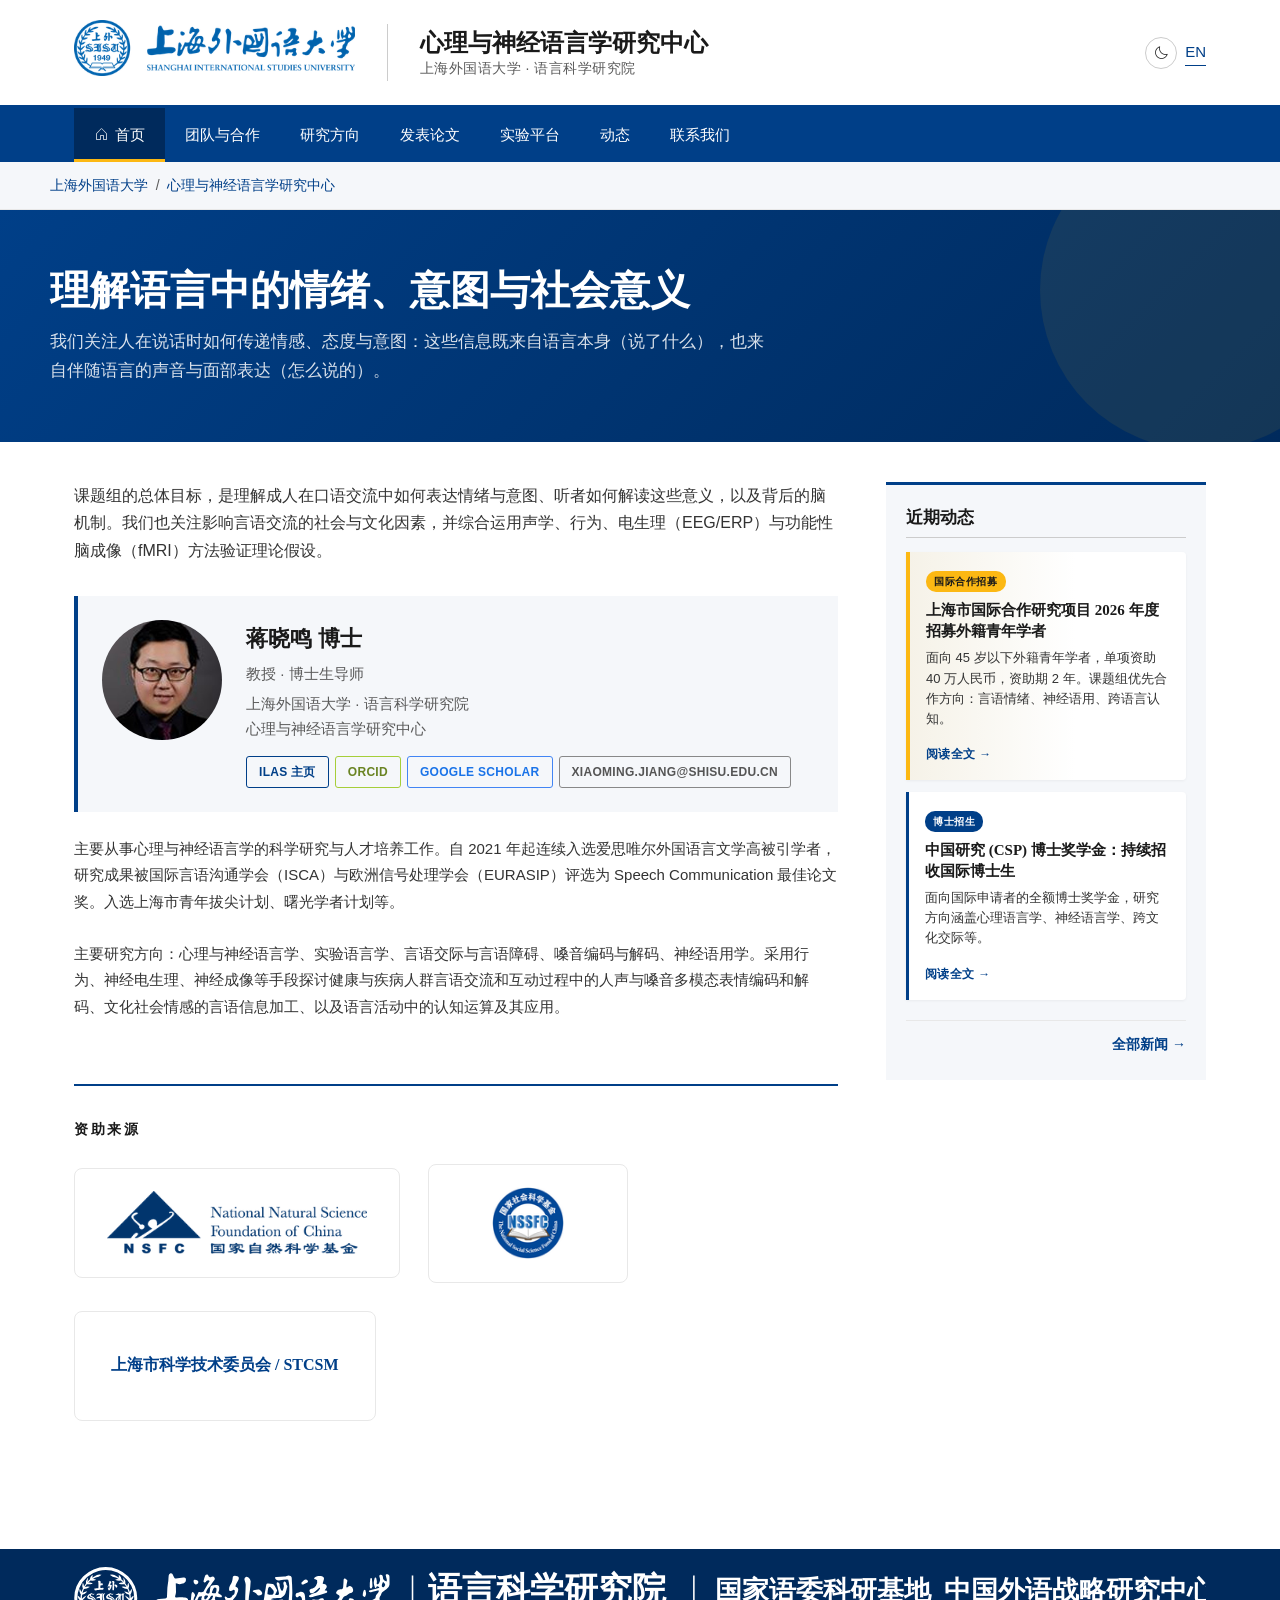
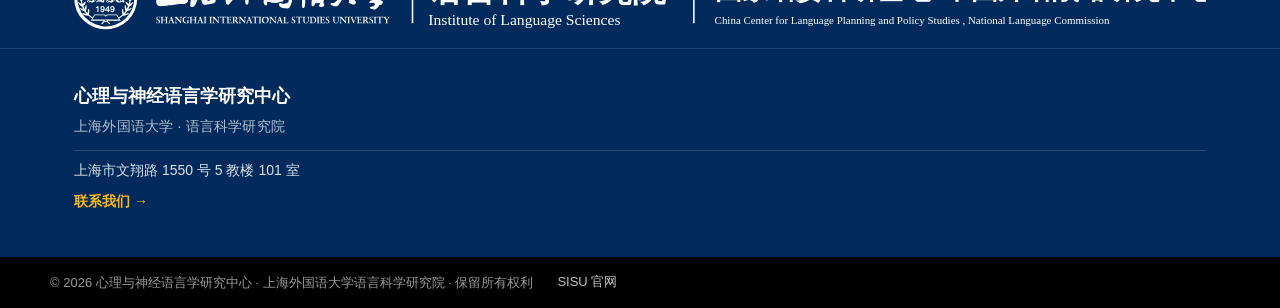
==== commit de618046: "Site rename + footer rebuild + mobile centered header + last-updated Section A global changes:  A1 —" ====
--- a/index.html
+++ b/index.html
@@ -3,8 +3,8 @@
 <head>
   <meta charset="UTF-8">
   <meta name="viewport" content="width=device-width, initial-scale=1.0">
-  <title>蒋晓鸣课题组 · 上海外国语大学语言科学研究院</title>
-  <meta name="description" content="上海外国语大学语言科学研究院蒋晓鸣教授课题组主页：研究言语情绪、神经语用学与跨语言认知。SISU Jiang Lab: psycholinguistics and neurolinguistics of vocal communication.">
+  <title>心理与神经语言学研究中心 · 上海外国语大学 语言科学研究院</title>
+  <meta name="description" content="上海外国语大学语言科学研究院 心理与神经语言学研究中心主页：研究言语情绪、神经语用学与跨语言认知。Research Center of Psycholinguistics & Neurolinguistics, Institute of Language Sciences, Shanghai International Studies University: vocal emotion, neuropragmatics, cross-linguistic cognition.">
   <link rel="stylesheet" href="assets/css/style.css">
   <link rel="stylesheet" href="assets/fonts/phosphor/style.css">
   <link rel="icon" type="image/svg+xml" href="favicon.svg">
--- a/assets/css/style.css
+++ b/assets/css/style.css
@@ -81,7 +81,12 @@
   font-size: 1.5rem;
   line-height: 1.25;
   font-weight: 600;
-}
+  text-decoration: none;
+  border: none;
+  cursor: pointer;
+}
+.brand-lab:hover { color: var(--sisu-blue); border: none; }
+.brand-lab:visited { color: var(--ink); }
 .brand-lab .en {
   display: block;
   font-size: 0.875rem;
@@ -198,14 +203,6 @@
   opacity: 0.08;
 }
 .hero-inner { max-width: 1180px; margin: 0 auto; position: relative; z-index: 1; }
-.hero-motto {
-  font-family: var(--serif);
-  font-size: 0.95rem;
-  letter-spacing: 4px;
-  color: var(--sisu-yellow);
-  margin-bottom: 16px;
-  font-weight: 300;
-}
 .hero-title {
   font-family: var(--serif);
   font-size: 2.5rem;
@@ -235,24 +232,6 @@
 .page-grid .main-col h1:first-child,
 .page-grid .main-col h2:first-child { margin-top: 0; }
 .page-single .main-col { max-width: 920px; }
-
-.section-heading {
-  font-family: var(--serif);
-  font-size: 1.5rem;
-  color: var(--ink);
-  margin: 40px 0 20px;
-  padding-bottom: 8px;
-  border-bottom: 2px solid var(--sisu-blue);
-  position: relative;
-}
-.section-heading::after {
-  content: "";
-  position: absolute;
-  left: 0; bottom: -2px;
-  width: 60px;
-  height: 2px;
-  background: var(--sisu-yellow);
-}
 
 /* PI card on home — with photo */
 .pi-card {
@@ -863,28 +842,6 @@
   font-size: 1.375rem;
   margin: 0 0 12px;
 }
-.project-pubs {
-  margin-top: 20px;
-  padding: 16px 20px;
-  background: var(--bg-soft);
-  border-left: 3px solid var(--sisu-yellow);
-}
-.project-pubs h4 {
-  font-family: var(--sans);
-  font-size: 0.875rem;
-  text-transform: uppercase;
-  letter-spacing: 1px;
-  color: var(--muted);
-  margin: 0 0 10px;
-  font-weight: 600;
-}
-.project-pubs ul { margin: 0; padding-left: 18px; }
-.project-pubs li {
-  font-size: 0.875rem;
-  line-height: 1.55;
-  margin-bottom: 8px;
-  color: var(--body);
-}
 
 /* ── Publications page: new filter bar ──────────────────── */
 .pub-filter-bar {
@@ -1262,12 +1219,33 @@
   font-family: var(--serif);
   color: #fff;
   font-size: 1.125rem;
-  margin: 0 0 12px;
-  border-bottom: 1px solid rgba(255,255,255,0.2);
-  padding-bottom: 8px;
+  margin: 0 0 6px;
+}
+.footer-school-sub {
+  font-size: 0.875rem;
+  color: rgba(255,255,255,0.7);
+  margin: 0 0 14px;
+  padding-bottom: 12px;
+  border-bottom: 1px solid rgba(255,255,255,0.15);
+  letter-spacing: 0.2px;
 }
 .footer-school p { font-size: 0.875rem; line-height: 1.65; margin: 0 0 8px; }
 .footer-school a { color: var(--sisu-yellow); }
+.footer-contact-link { margin: 12px 0 8px; }
+.footer-contact-link a {
+  font-size: 0.875rem;
+  font-weight: 600;
+  color: var(--sisu-yellow);
+  border: none;
+}
+.footer-contact-link a:hover { color: #fff; border: none; }
+.footer-last-updated {
+  font-size: 0.75rem;
+  color: rgba(255,255,255,0.5);
+  margin: 12px 0 0;
+  letter-spacing: 0.3px;
+}
+.footer-last-updated:empty { display: none; }
 
 #subfooter {
   background: #000;
@@ -1285,54 +1263,6 @@
 }
 #subfooter a { color: rgba(255,255,255,0.75); }
 #subfooter a:hover { color: var(--sisu-yellow); }
-
-/* ── Mentorship page ──────────────────────────────────────── */
-.mentorship-group-title {
-  font-family: var(--serif);
-  font-size: 0.875rem;
-  font-weight: 700;
-  color: var(--muted);
-  text-transform: uppercase;
-  letter-spacing: 1.5px;
-  margin: 28px 0 14px;
-  padding-bottom: 6px;
-  border-bottom: 1px solid var(--line-soft);
-}
-.mentee-block {
-  border-left: 4px solid var(--sisu-blue);
-  padding: 14px 18px;
-  background: var(--bg-soft);
-  border-radius: 0 6px 6px 0;
-  margin-bottom: 12px;
-}
-.mentee-name {
-  font-family: var(--serif);
-  font-size: 1rem;
-  font-weight: 700;
-  color: var(--ink);
-  margin: 0 0 4px;
-}
-.mentee-meta { font-size: 0.8125rem; color: var(--muted); margin-bottom: 8px; }
-.mentee-work {
-  font-size: 0.9375rem;
-  line-height: 1.55;
-  color: var(--body);
-  margin-bottom: 4px;
-}
-.mentee-work a {
-  color: var(--sisu-blue);
-  font-weight: 600;
-}
-.mentee-now {
-  font-size: 0.8125rem;
-  color: var(--body);
-  margin-top: 6px;
-}
-.mentee-now::before {
-  content: "→ ";
-  color: var(--sisu-blue);
-  font-weight: 700;
-}
 
 /* ── Dark mode ────────────────────────────────────────────── */
 body.dark {
@@ -1393,10 +1323,9 @@
 body.dark .pub-note { background: #2a2410; color: #fcb813; border-color: #5a4400; }
 body.dark .person-card { background: var(--bg-soft); border-color: var(--line); }
 body.dark .person-avatar-btn:hover { background: rgba(110,168,255,0.05); }
-body.dark .person-name, body.dark .mentee-name { color: var(--ink); }
+body.dark .person-name { color: var(--ink); }
 body.dark .person-affil, body.dark .person-toggle-hint { color: var(--muted); }
 body.dark .person-details { border-top-color: var(--line); }
-body.dark .mentee-block { background: var(--bg-soft); }
 body.dark .facility-card { background: var(--bg-soft); }
 body.dark .facility-card h3 { color: #6ea8ff; }
 body.dark .pi-card { background: var(--bg-soft); }
@@ -1409,36 +1338,206 @@
 body.dark .collab-affil { color: #6ea8ff; }
 body.dark .collab-bio { color: var(--body); }
 body.dark .collab-intro { color: var(--muted); }
-body.dark .announce-card { background: var(--sisu-blue-dk); }
 body.dark #footer { background: #0a0c10; }
 body.dark #subfooter { background: #000; }
 body.dark .news-item { border-bottom-color: var(--line); }
 body.dark .project-block { border-bottom-color: var(--line); }
 body.dark .project-block h3 { color: #6ea8ff; }
-body.dark .year-heading { color: #6ea8ff; }
-body.dark .section-heading { color: var(--ink); }
 
 /* ── Responsive ──────────────────────────────────────────── */
-@media (max-width: 860px) {
-  .page-grid { grid-template-columns: 1fr; }
+
+/* Small-laptop & tablet landscape (≤ 1024px) — light horizontal trim */
+@media (max-width: 1024px) {
+  .brand-inner,
+  .nav-inner,
+  .breadcrumb-inner,
+  .hero-inner,
+  #main,
+  .footer-inner,
+  .subfooter-inner {
+    padding-left: 20px;
+    padding-right: 20px;
+  }
+  .page-grid { gap: 32px; grid-template-columns: 1fr 280px; }
+  #hero { padding: 48px 20px; }
+}
+
+/* Tablet portrait & large phones (≤ 768px) — main mobile breakpoint */
+@media (max-width: 768px) {
+  body { font-size: 15px; }
+  h1 { font-size: 1.625rem; }
+  h2 { font-size: 1.375rem; }
+  h3 { font-size: 1.125rem; }
+  .hero-title { font-size: 1.875rem; }
+  .hero-sub { font-size: 1rem; }
+  #hero { padding: 40px 20px; }
+
+  .page-grid { grid-template-columns: 1fr; gap: 32px; }
   .contact-grid { grid-template-columns: 1fr; }
-  .footer-inner { grid-template-columns: 1fr; }
-  .hero-title { font-size: 1.875rem; }
-  h1 { font-size: 1.75rem; }
-
+
+  /* Hamburger nav: stack links when hamburger is opened */
   #nav-bar ul {
     display: none;
     flex-direction: column;
     width: 100%;
   }
   #nav-bar ul.open { display: flex; }
-  #nav-bar li a { border-bottom: 1px solid var(--sisu-blue-dk); }
-  #nav-hamburger { display: block; }
+  #nav-bar li a { border-bottom: 1px solid var(--sisu-blue-dk); padding: 14px 20px; }
+  #nav-hamburger { display: block; min-height: 44px; min-width: 44px; }
   .nav-inner { flex-wrap: wrap; }
 
-  .person-row { flex-direction: column; }
-  .person-row .photo { width: 100px; }
+  /* News list collapses to single column */
   .news-item { grid-template-columns: 1fr; gap: 4px; }
-  .brand-lab { font-size: 1.125rem; }
-  .brand-lab .en { display: none; }
-}
+
+  /* Brand strip — centered stacked layout (logo above title), controls top-right */
+  .brand-inner {
+    position: relative;
+    flex-direction: column;
+    align-items: center;
+    gap: 10px;
+    padding-top: 16px;
+    padding-bottom: 16px;
+  }
+  .brand-sisu img { height: 64px; }
+  .brand-divider { display: none; }
+  .brand-lab {
+    font-size: 1.125rem;
+    text-align: center;
+  }
+  .brand-lab .en { display: block; font-size: 0.75rem; margin-top: 2px; }
+  .brand-controls {
+    position: absolute;
+    top: 12px;
+    right: 12px;
+    margin: 0;
+  }
+
+  /* Footer center-align on mobile */
+  .footer-inner { text-align: center; }
+  .footer-school-sub { padding-bottom: 12px; }
+  .subfooter-inner { justify-content: center; text-align: center; }
+
+  /* PI card on home — tighten photo column */
+  .pi-card-inner { grid-template-columns: 90px 1fr; gap: 16px; }
+  .pi-photo { width: 90px; height: 90px; }
+  .pi-photo .photo-placeholder { font-size: 2.25rem; }
+  .pi-card { padding: 20px; }
+
+  /* People page PI card */
+  .person-pi-header { grid-template-columns: 100px 1fr; gap: 18px; }
+  .person-card.person-pi .person-photo { width: 100px; height: 100px; }
+  .person-card.person-pi { padding: 20px 22px; }
+
+  /* People grid: tighter floor so ≥2 cards still fit on phablets */
+  .people-grid { grid-template-columns: repeat(auto-fill, minmax(200px, 1fr)); gap: 12px; }
+
+  /* Collaborator grid: single column for readability */
+  .collab-list { grid-template-columns: 1fr; }
+
+  /* Facilities grid */
+  .facilities-grid { grid-template-columns: repeat(auto-fit, minmax(220px, 1fr)); }
+
+  /* Funder cards: tighter, fit 2-per-row on phablets */
+  .funder-card { min-width: 160px; padding: 16px 20px; }
+  .funder-cards { gap: 18px; }
+
+  /* Publications filter bar */
+  .pub-filter-bar { padding: 14px 14px; }
+  .filter-group { gap: 8px; }
+  .filter-chips.year-chips { max-height: 96px; }
+
+  /* Touch-target lift — minimum 40px tap area on tablet/phone */
+  .dark-toggle { min-width: 40px; min-height: 40px; }
+  .filter-chip { min-height: 32px; padding: 7px 12px; }
+  .filter-clear { min-height: 32px; }
+  .authors-toggle { min-height: 26px; padding: 3px 10px; }
+
+  /* Pub item tighter padding */
+  .pub-item { padding: 16px 16px 12px; }
+  .pub-actions { gap: 8px; }
+}
+
+/* Small phones (≤ 480px) — iPhone SE 375 / iPhone 14 Pro 393 */
+@media (max-width: 480px) {
+  body { font-size: 14.5px; line-height: 1.65; }
+  h1 { font-size: 1.5rem; }
+  h2 { font-size: 1.25rem; }
+  h3 { font-size: 1.0625rem; }
+
+  .brand-inner,
+  .nav-inner,
+  .breadcrumb-inner,
+  .hero-inner,
+  #main,
+  .footer-inner,
+  .subfooter-inner {
+    padding-left: 14px;
+    padding-right: 14px;
+  }
+  #main { padding-top: 28px; padding-bottom: 40px; }
+  #hero { padding: 32px 14px; }
+  #hero::after { width: 200px; height: 200px; right: -60px; top: -60px; }
+
+  .brand-sisu img { height: 56px; }
+  .brand-lab { font-size: 1rem; }
+  .brand-lab .en { font-size: 0.7rem; }
+  .brand-controls { top: 8px; right: 8px; gap: 4px; }
+
+  .hero-title { font-size: 1.5rem; line-height: 1.3; }
+  .hero-sub { font-size: 0.9375rem; }
+
+  /* PI card stacks photo above text on tiny screens */
+  .pi-card-inner { grid-template-columns: 1fr; gap: 12px; }
+  .pi-photo { width: 88px; height: 88px; margin: 0 auto; }
+  .pi-card { padding: 18px; }
+
+  /* People page PI card — same stack */
+  .person-pi-header { grid-template-columns: 1fr; gap: 14px; text-align: center; }
+  .person-pi-header .person-photo { margin: 0 auto; }
+  .person-card.person-pi .person-name,
+  .person-card.person-pi .person-title,
+  .person-card.person-pi .person-affil { text-align: center; }
+  .person-card.person-pi { padding: 18px; }
+
+  /* People grid: floor at 150px → keeps 2 cards on a 375px screen */
+  .people-grid { grid-template-columns: repeat(auto-fill, minmax(150px, 1fr)); gap: 10px; }
+  .person-avatar-btn { padding: 12px 8px; }
+  .person-photo { width: 80px; height: 80px; }
+  .person-photo .photo-placeholder { font-size: 2rem; }
+
+  /* Funder cards smaller still */
+  .funder-card { min-width: 140px; min-height: 90px; padding: 14px 16px; }
+  .funder-card img { max-height: 56px; }
+  .funder-cards { gap: 14px; }
+
+  /* Sidebar */
+  #sidebar { padding: 18px 14px; }
+  .news-mini-card { padding: 12px 14px; }
+
+  /* Publications: stack label above chips, horizontally scroll year chips */
+  .pub-filter-bar { padding: 12px 12px; }
+  .filter-group { flex-direction: column; align-items: stretch; gap: 6px; margin-bottom: 8px; }
+  .filter-group-label { min-width: 0; }
+  .filter-chips { gap: 6px; }
+  .filter-chips.year-chips {
+    max-height: none;
+    overflow-x: auto;
+    overflow-y: hidden;
+    flex-wrap: nowrap;
+    padding-bottom: 4px;
+    -webkit-overflow-scrolling: touch;
+  }
+  .filter-chips.year-chips .filter-chip { flex-shrink: 0; }
+
+  .pub-item { padding: 14px 14px 10px; }
+  .pub-title { font-size: 0.9375rem; }
+  .pub-actions a { font-size: 0.625rem; padding: 4px 9px; }
+
+  /* News list */
+  .news-item { padding: 18px 0; }
+
+  /* Footer */
+  .footer-inner { padding: 28px 14px; }
+  .footer-school h2 { font-size: 1rem; }
+  .footer-school p { font-size: 0.8125rem; }
+}
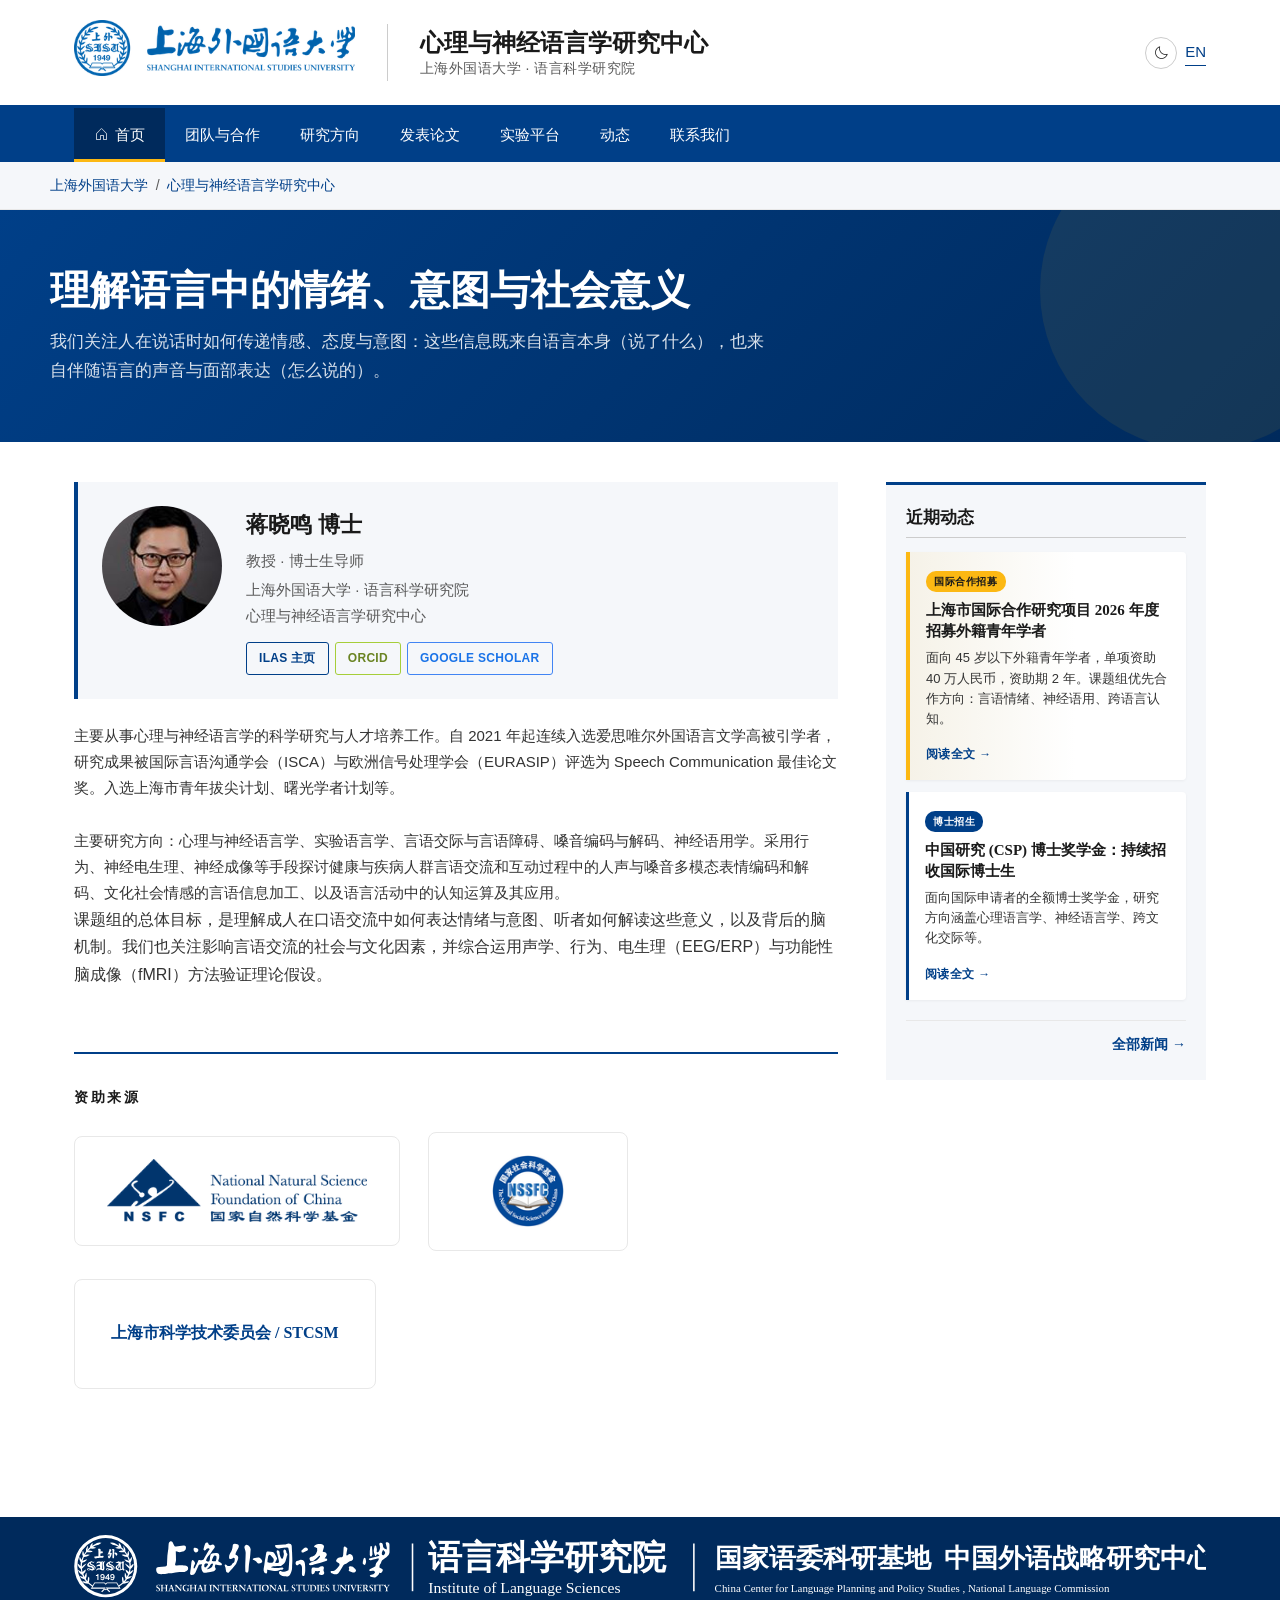
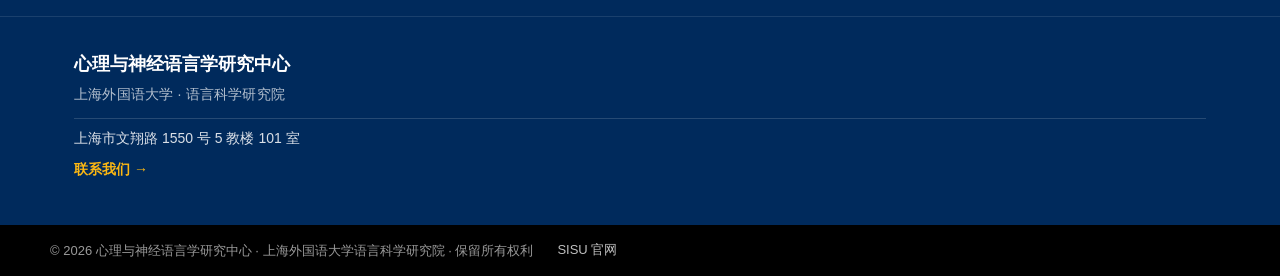
==== commit a5a130dd: "Homepage: lead with PI block, drop PI email link Section C1: Reorder index.html .main-col so visitor" ====
--- a/index.html
+++ b/index.html
@@ -23,8 +23,6 @@
 <main id="main">
   <div class="page-grid">
     <div class="main-col">
-      <p data-i18n="home.p2">课题组的总体目标，是理解成人在口语交流中如何表达情绪与意图、听者如何解读这些意义，以及背后的脑机制。我们也关注影响言语交流的社会与文化因素，并综合运用声学、行为、电生理（EEG/ERP）与功能性脑成像（fMRI）方法验证理论假设。</p>
-
       <div class="pi-card">
         <div class="pi-card-inner">
           <div class="pi-photo">
@@ -34,18 +32,19 @@
           <div class="pi-info">
             <div class="pi-name" data-i18n="home.pi_title">蒋晓鸣 博士</div>
             <div class="pi-meta" data-i18n="home.pi_subtitle">教授 · 博士生导师</div>
-            <div class="pi-meta" data-i18n="home.pi_affil">上海外国语大学 语言科学研究院｜心理与神经语言学研究中心</div>
+            <div class="pi-meta" data-i18n="home.pi_affil">上海外国语大学 · 语言科学研究院｜心理与神经语言学研究中心</div>
             <div class="pi-links">
-              <a class="ln-home"    href="https://ilas.shisu.edu.cn/21/0f/c18209a205071/page.htm" target="_blank" rel="noopener" data-i18n="home.ilas_link">ILAS 主页</a>
-              <a class="ln-orcid"   href="https://orcid.org/0000-0002-5171-9774" target="_blank" rel="noopener">ORCID</a>
-              <a class="ln-scholar" href="https://scholar.google.com/citations?user=iF2CM7sAAAAJ&amp;hl=en" target="_blank" rel="noopener">Google Scholar</a>
-              <a class="ln-mail"    href="mailto:xiaoming.jiang@shisu.edu.cn">xiaoming.jiang@shisu.edu.cn</a>
+              <a class="ln-home"    href="https://ilas.shisu.edu.cn/21/0f/c18209a205071/page.htm" target="_blank" rel="noopener noreferrer" data-i18n="home.ilas_link">ILAS 主页</a>
+              <a class="ln-orcid"   href="https://orcid.org/0000-0002-5171-9774" target="_blank" rel="noopener noreferrer">ORCID</a>
+              <a class="ln-scholar" href="https://scholar.google.com/citations?user=iF2CM7sAAAAJ&amp;hl=en" target="_blank" rel="noopener noreferrer">Google Scholar</a>
             </div>
           </div>
         </div>
       </div>
 
       <div class="pi-bio" data-i18n="home.pi_bio"></div>
+
+      <p data-i18n="home.p2">课题组的总体目标，是理解成人在口语交流中如何表达情绪与意图、听者如何解读这些意义，以及背后的脑机制。我们也关注影响言语交流的社会与文化因素，并综合运用声学、行为、电生理（EEG/ERP）与功能性脑成像（fMRI）方法验证理论假设。</p>
 
       <div id="funders-row" class="funders-row">
         <span class="label" data-i18n="home.funded_by">资助与合作</span>
--- a/assets/css/style.css
+++ b/assets/css/style.css
@@ -233,9 +233,10 @@
 .page-grid .main-col h2:first-child { margin-top: 0; }
 .page-single .main-col { max-width: 920px; }
 
-/* PI card on home — with photo */
+/* PI card on home — with photo. Lives at the top of .main-col since
+   the homepage now leads with the PI block, so no top margin. */
 .pi-card {
-  margin-top: 32px;
+  margin-top: 0;
   padding: 24px;
   background: var(--bg-soft);
   border-left: 4px solid var(--sisu-blue);
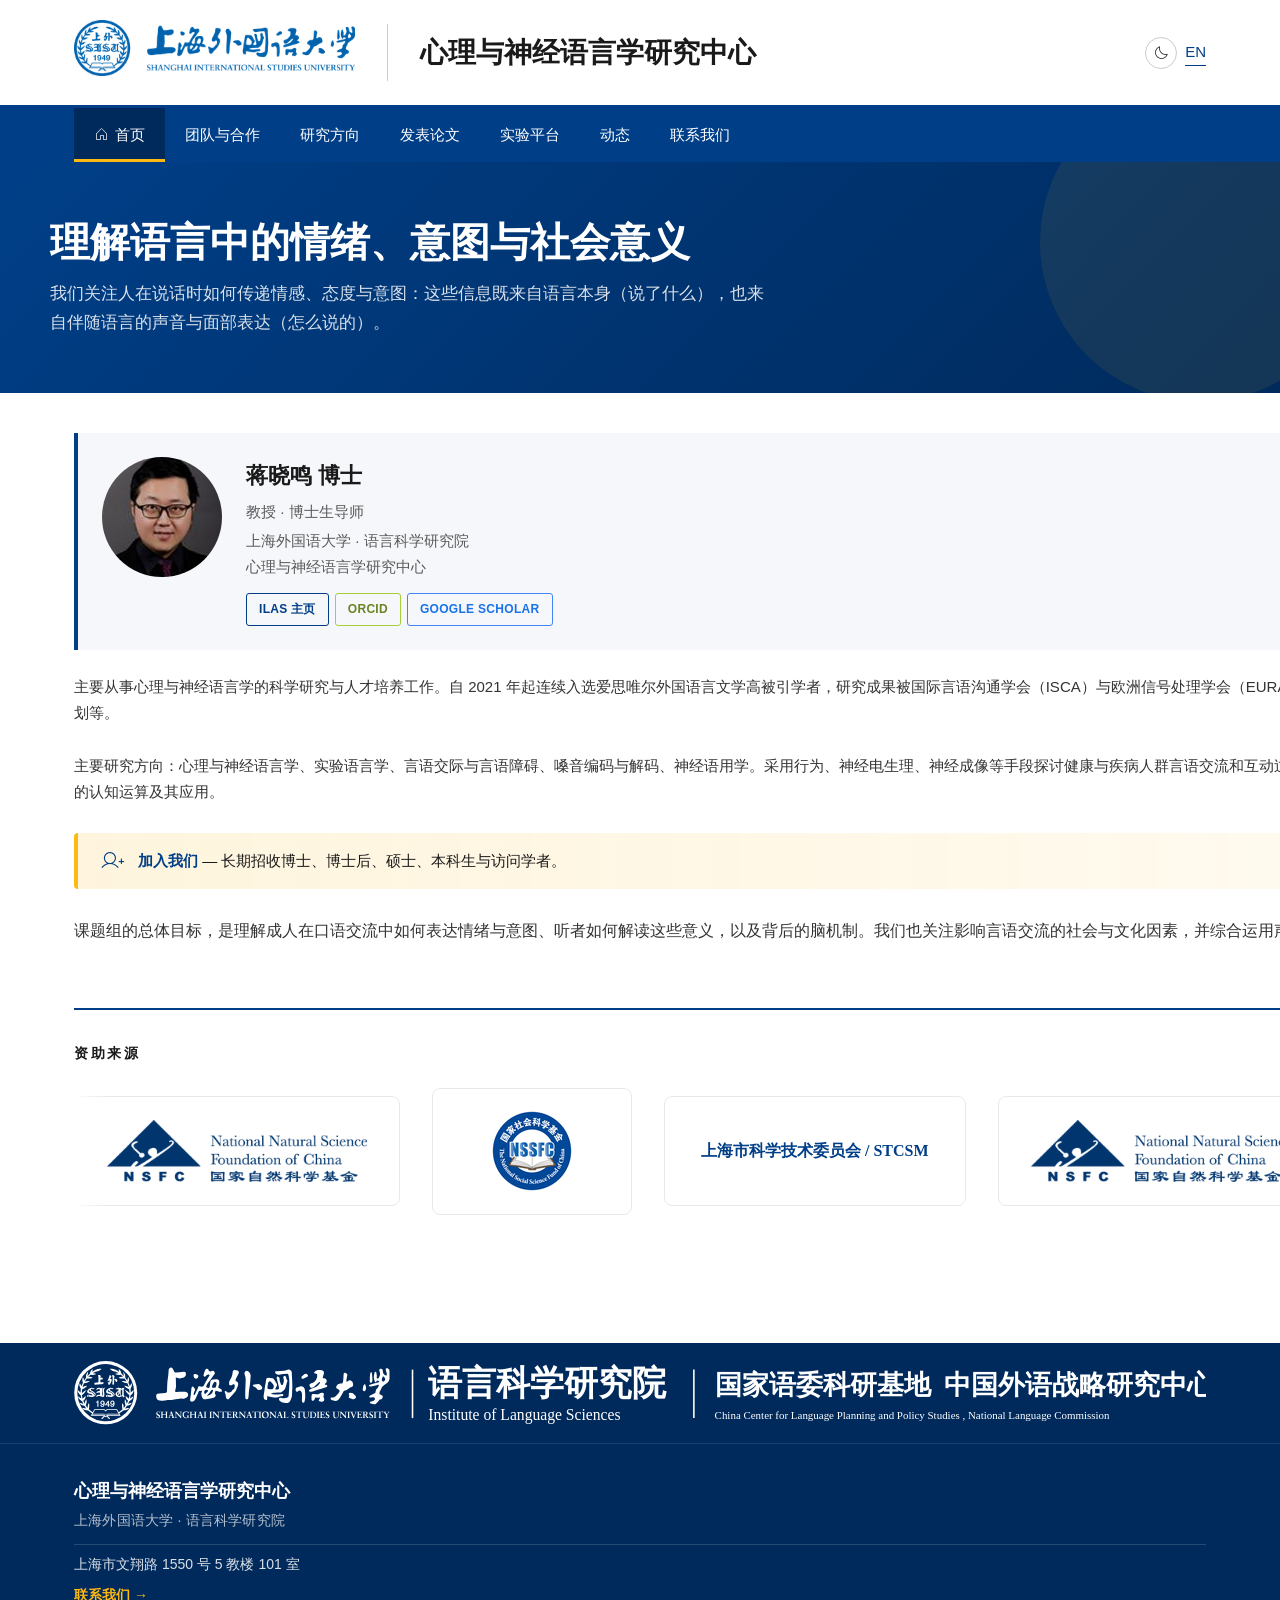
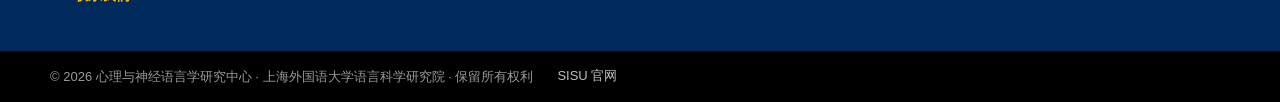
==== commit c0e6e1bd: "Join us: unified tag + 5 news entries + home CTA + delete contact positions Section 1c — recruitment" ====
--- a/index.html
+++ b/index.html
@@ -44,6 +44,12 @@
 
       <div class="pi-bio" data-i18n="home.pi_bio"></div>
 
+      <aside id="home-join-cta">
+        <i class="ph-light ph-user-plus" aria-hidden="true"></i>
+        <span class="home-join-cta-text" data-i18n="cta.join_us_home"><strong>加入我们</strong> — 长期招收博士、博士后、硕士、本科生与访问学者。</span>
+        <a class="home-join-cta-link" href="news.html?tag=join_us" data-i18n="cta.join_us_more">查看招聘 →</a>
+      </aside>
+
       <p data-i18n="home.p2">课题组的总体目标，是理解成人在口语交流中如何表达情绪与意图、听者如何解读这些意义，以及背后的脑机制。我们也关注影响言语交流的社会与文化因素，并综合运用声学、行为、电生理（EEG/ERP）与功能性脑成像（fMRI）方法验证理论假设。</p>
 
       <div id="funders-row" class="funders-row">
--- a/assets/css/style.css
+++ b/assets/css/style.css
@@ -78,8 +78,8 @@
 .brand-lab {
   font-family: var(--serif);
   color: var(--ink);
-  font-size: 1.5rem;
-  line-height: 1.25;
+  font-size: 1.75rem;
+  line-height: 1.2;
   font-weight: 600;
   text-decoration: none;
   border: none;
@@ -87,15 +87,6 @@
 }
 .brand-lab:hover { color: var(--sisu-blue); border: none; }
 .brand-lab:visited { color: var(--ink); }
-.brand-lab .en {
-  display: block;
-  font-size: 0.875rem;
-  color: var(--muted);
-  font-weight: 400;
-  font-family: var(--sans);
-  letter-spacing: 0.5px;
-  margin-top: 2px;
-}
 .brand-controls {
   margin-left: auto;
   display: flex;
@@ -174,17 +165,6 @@
   margin-left: auto;
 }
 
-/* ── Breadcrumb ──────────────────────────────────────────── */
-#breadcrumb {
-  background: var(--bg-soft);
-  padding: 12px 24px;
-  border-bottom: 1px solid var(--line-soft);
-  font-size: 0.875rem;
-  color: var(--muted);
-}
-.breadcrumb-inner { max-width: 1180px; margin: 0 auto; }
-#breadcrumb a { color: var(--sisu-blue); }
-
 /* ── Hero (home only) ────────────────────────────────────── */
 #hero {
   background: linear-gradient(135deg, var(--sisu-blue) 0%, var(--sisu-blue-dk) 100%);
@@ -205,7 +185,7 @@
 .hero-inner { max-width: 1180px; margin: 0 auto; position: relative; z-index: 1; }
 .hero-title {
   font-family: var(--serif);
-  font-size: 2.5rem;
+  font-size: clamp(1.5rem, 4.5vw, 2.5rem);   /* fluid: scales smoothly with viewport */
   line-height: 1.25;
   color: #fff;
   margin: 0 0 12px;
@@ -213,7 +193,7 @@
   max-width: 820px;
 }
 .hero-sub {
-  font-size: 1.0625rem;
+  font-size: clamp(0.9375rem, 1.8vw, 1.0625rem);
   color: rgba(255,255,255,0.85);
   margin: 0;
   max-width: 720px;
@@ -243,13 +223,13 @@
 }
 .pi-card-inner {
   display: grid;
-  grid-template-columns: 120px 1fr;
-  gap: 24px;
+  grid-template-columns: clamp(88px, 13vw, 120px) 1fr;  /* fluid photo column */
+  gap: clamp(16px, 2vw, 24px);
   align-items: start;
 }
 .pi-photo {
-  width: 120px;
-  height: 120px;
+  width: clamp(88px, 13vw, 120px);
+  height: clamp(88px, 13vw, 120px);
   border-radius: 50%;
   overflow: hidden;
   background: var(--sisu-blue-soft);
@@ -267,7 +247,7 @@
   width: 100%; height: 100%;
   display: flex; align-items: center; justify-content: center;
   font-family: var(--serif);
-  font-size: 3rem;
+  font-size: clamp(2rem, 4.5vw, 3rem);    /* follows the fluid photo size */
   font-weight: 600;
   color: var(--sisu-blue);
 }
@@ -410,12 +390,51 @@
   letter-spacing: 2.5px;
   margin-bottom: 22px;
 }
-.funder-cards {
-  display: flex;
-  flex-wrap: wrap;
-  gap: 28px;
+/* Marquee container: clip overflow + soft fade on both edges so cards
+   appear/disappear smoothly. The duplicate set inside .funders-dup is
+   hidden on mobile / reduced-motion so users without animation only
+   see each funder once. */
+.funders-marquee {
+  position: relative;
+  overflow: hidden;
+  margin-top: 8px;
+  -webkit-mask-image: linear-gradient(to right, transparent 0, #000 32px, #000 calc(100% - 32px), transparent 100%);
+          mask-image: linear-gradient(to right, transparent 0, #000 32px, #000 calc(100% - 32px), transparent 100%);
+}
+.funders-track {
+  display: flex;
   align-items: center;
-}
+  gap: 32px;
+  width: max-content;
+}
+.funders-track-animated {
+  animation: funder-scroll 30s linear infinite;
+}
+.funders-marquee:hover .funders-track-animated {
+  animation-play-state: paused;
+}
+.funders-dup { display: contents; }
+@keyframes funder-scroll {
+  from { transform: translateX(0); }
+  to   { transform: translateX(-50%); }
+}
+
+/* Reduced-motion users: drop animation, hide duplicate set, center wrap */
+@media (prefers-reduced-motion: reduce) {
+  .funders-marquee {
+    -webkit-mask-image: none;
+            mask-image: none;
+    overflow: visible;
+  }
+  .funders-track-animated { animation: none; }
+  .funders-track {
+    flex-wrap: wrap;
+    justify-content: center;
+    width: 100%;
+  }
+  .funders-dup { display: none; }
+}
+
 .funder-card {
   display: inline-flex;
   align-items: center;
@@ -427,6 +446,7 @@
   border: 1px solid var(--line-soft);
   border-radius: 8px;
   transition: border-color 0.18s, box-shadow 0.18s, transform 0.15s;
+  flex-shrink: 0;
 }
 .funder-card:hover {
   border-color: var(--sisu-blue);
@@ -435,7 +455,7 @@
 }
 .funder-card a, .funder-card > span { display: inline-flex; align-items: center; }
 .funder-card img {
-  max-height: 72px;
+  max-height: 84px;   /* enlarged from 72 — funder logos are the focal point */
   max-width: 260px;
   width: auto;
   display: block;
@@ -689,6 +709,7 @@
 }
 
 .person-card {
+  position: relative;  /* anchor for .role-badge */
   background: var(--bg);
   border: 1px solid var(--line-soft);
   border-radius: 6px;
@@ -699,6 +720,28 @@
   border-color: var(--sisu-blue);
   box-shadow: 0 4px 14px rgba(0,0,0,0.08);
 }
+
+/* Role badge (PhD / MA / Undergrad) — top-right of student cards */
+.role-badge {
+  position: absolute;
+  top: 8px;
+  right: 8px;
+  z-index: 1;
+  font-family: var(--sans);
+  font-size: 0.625rem;
+  font-weight: 700;
+  line-height: 1.4;
+  letter-spacing: 0.5px;
+  text-transform: uppercase;
+  padding: 2px 8px;
+  border-radius: 10px;
+  white-space: nowrap;
+}
+.role-badge.role-phd       { background: var(--sisu-blue); color: #fff; }
+.role-badge.role-master    { background: var(--bg); color: var(--sisu-blue); border: 1px solid var(--sisu-blue); }
+.role-badge.role-undergrad { background: var(--bg-soft); color: var(--muted); border: 1px solid var(--line); }
+body.dark .role-badge.role-master    { background: var(--bg-soft); color: #6ea8ff; border-color: #6ea8ff; }
+body.dark .role-badge.role-undergrad { background: var(--bg-soft); border-color: var(--line); }
 
 .person-avatar-btn {
   background: none;
@@ -830,19 +873,214 @@
   border-color: var(--sisu-blue);
 }
 
-/* ── Projects page ───────────────────────────────────────── */
-.project-block {
-  margin-bottom: 40px;
-  padding-bottom: 32px;
-  border-bottom: 1px solid var(--line-soft);
-}
-.project-block:last-child { border-bottom: none; }
-.project-block h3 {
-  font-family: var(--serif);
-  color: var(--sisu-blue);
-  font-size: 1.375rem;
+/* ── Home page Join Us CTA box ───────────────────────────── */
+#home-join-cta {
+  display: flex;
+  align-items: center;
+  gap: 14px;
+  padding: 16px 22px;
+  margin: 28px 0;
+  background: linear-gradient(to right, rgba(252,184,19,0.14), rgba(252,184,19,0.04));
+  border-left: 4px solid var(--sisu-yellow);
+  border-radius: 4px;
+  flex-wrap: wrap;
+}
+#home-join-cta i {
+  font-size: 1.5rem;
+  color: var(--sisu-blue);
+  flex-shrink: 0;
+}
+.home-join-cta-text {
+  font-size: 0.9375rem;
+  color: var(--ink);
+  flex: 1 1 240px;
+  line-height: 1.5;
+}
+.home-join-cta-text strong { color: var(--sisu-blue); }
+.home-join-cta-link {
+  font-size: 0.875rem;
+  font-weight: 700;
+  color: var(--sisu-blue);
+  border: none;
+  white-space: nowrap;
+}
+.home-join-cta-link:hover { color: var(--sisu-blue-dk); border: none; }
+body.dark #home-join-cta { background: rgba(252,184,19,0.06); }
+body.dark .home-join-cta-text { color: var(--ink); }
+body.dark .home-join-cta-text strong { color: #6ea8ff; }
+body.dark .home-join-cta-link { color: #6ea8ff; }
+
+/* ── News page Join-Us filter view ───────────────────────── */
+.news-filter-header {
+  display: flex;
+  justify-content: space-between;
+  align-items: baseline;
+  gap: 16px;
+  margin: 8px 0 28px;
+  padding-bottom: 12px;
+  border-bottom: 2px solid var(--sisu-yellow);
+  flex-wrap: wrap;
+}
+.news-filter-title {
+  font-family: var(--serif);
+  font-size: 1.875rem;
+  color: var(--sisu-blue);
+  margin: 0;
+  font-weight: 600;
+}
+.news-filter-clear {
+  font-size: 0.875rem;
+  color: var(--muted);
+  border: none;
+  font-weight: 600;
+}
+.news-filter-clear:hover { color: var(--sisu-blue); border: none; }
+.news-filter-empty {
+  color: var(--muted);
+  font-style: italic;
+  padding: 32px 0;
+  text-align: center;
+}
+
+.join-us-grid {
+  display: grid;
+  grid-template-columns: repeat(auto-fit, minmax(280px, 1fr));
+  gap: 18px;
+}
+.join-us-card {
+  background: var(--bg);
+  border: 1px solid var(--line-soft);
+  border-left: 4px solid var(--sisu-blue);
+  border-radius: 6px;
+  padding: 22px 24px;
+  display: flex;
+  flex-direction: column;
+  transition: box-shadow 0.18s, transform 0.15s, border-left-color 0.18s;
+}
+.join-us-card:hover {
+  box-shadow: 0 4px 16px rgba(0,0,0,0.08);
+  transform: translateY(-2px);
+  border-left-color: var(--sisu-yellow);
+}
+.join-us-tag {
+  display: inline-block;
+  align-self: flex-start;
+  background: var(--sisu-yellow);
+  color: var(--ink);
+  font-size: 0.625rem;
+  font-weight: 700;
+  text-transform: uppercase;
+  letter-spacing: 0.6px;
+  padding: 3px 10px;
+  border-radius: 12px;
+  margin-bottom: 12px;
+}
+.join-us-card h3 {
+  font-family: var(--serif);
+  color: var(--sisu-blue);
+  font-size: 1.125rem;
+  margin: 0 0 10px;
+}
+.join-us-summary {
+  font-size: 0.9375rem;
+  line-height: 1.6;
+  margin: 0 0 10px;
+  color: var(--ink);
+  font-weight: 500;
+}
+.join-us-body {
+  font-size: 0.875rem;
+  line-height: 1.65;
   margin: 0 0 12px;
-}
+  color: var(--body);
+}
+.join-us-more-wrap { margin: auto 0 0; }
+.join-us-more {
+  font-size: 0.8125rem;
+  font-weight: 700;
+  color: var(--sisu-blue);
+  border: none;
+}
+.join-us-more:hover { color: var(--sisu-blue-dk); border: none; }
+
+body.dark .join-us-card { background: var(--bg-soft); border-color: var(--line); }
+body.dark .join-us-card h3 { color: #6ea8ff; }
+body.dark .join-us-summary { color: var(--ink); }
+body.dark .join-us-body { color: var(--body); }
+body.dark .join-us-more { color: #6ea8ff; }
+body.dark .news-filter-title { color: #6ea8ff; }
+
+@media (max-width: 768px) {
+  .news-filter-title { font-size: 1.5rem; }
+  .join-us-grid { grid-template-columns: 1fr; gap: 14px; }
+  .join-us-card { padding: 18px 20px; }
+}
+
+/* ── Projects / Research-themes page ─────────────────────── */
+.themes-grid {
+  display: grid;
+  grid-template-columns: repeat(3, 1fr);
+  gap: 20px;
+  margin-top: 24px;
+}
+.theme-card {
+  background: var(--bg-soft);
+  padding: 28px 22px;
+  border-top: 3px solid var(--sisu-blue);
+  display: flex;
+  flex-direction: column;
+  transition: transform 0.15s ease, border-top-color 0.15s ease, box-shadow 0.18s;
+}
+.theme-card:hover {
+  transform: translateY(-3px);
+  border-top-color: var(--sisu-yellow);
+  box-shadow: 0 6px 20px rgba(0,0,0,0.08);
+}
+.theme-icon {
+  display: inline-flex;
+  align-items: center;
+  justify-content: center;
+  width: 56px;
+  height: 56px;
+  margin: 4px auto 14px;
+  border-radius: 50%;
+  background: var(--bg);
+  color: var(--sisu-blue);
+  font-size: 1.75rem;
+  line-height: 1;
+  border: 1px solid var(--sisu-blue-soft);
+  transition: background 0.18s, color 0.18s, border-color 0.18s;
+}
+.theme-card:hover .theme-icon {
+  background: var(--sisu-blue);
+  color: #fff;
+  border-color: var(--sisu-blue);
+}
+.theme-card h3 {
+  font-family: var(--serif);
+  color: var(--sisu-blue);
+  font-size: 1.125rem;
+  line-height: 1.35;
+  text-align: center;
+  margin: 0 0 12px;
+}
+.theme-sep {
+  width: 36px;
+  height: 2px;
+  background: var(--sisu-yellow);
+  margin: 0 auto 14px;
+}
+.theme-card p {
+  font-size: 0.9375rem;
+  line-height: 1.65;
+  margin: 0;
+  color: var(--body);
+  text-align: left;
+}
+body.dark .theme-card { background: var(--bg-soft); }
+body.dark .theme-card h3 { color: #6ea8ff; }
+body.dark .theme-icon { background: var(--bg); color: #6ea8ff; border-color: var(--line); }
+body.dark .theme-card:hover .theme-icon { background: #6ea8ff; color: var(--bg); border-color: #6ea8ff; }
 
 /* ── Publications page: new filter bar ──────────────────── */
 .pub-filter-bar {
@@ -1288,8 +1526,6 @@
 body.dark .dark-toggle {
   background: #1c2027; border-color: var(--line); color: var(--ink);
 }
-body.dark #breadcrumb { background: var(--bg-soft); color: var(--muted); }
-body.dark #breadcrumb a { color: #6ea8ff; }
 body.dark #sidebar { background: var(--bg-soft); }
 body.dark #sidebar .sidebar-news-heading { color: var(--ink); border-bottom-color: var(--line); }
 body.dark .news-mini-card { background: #181c22; box-shadow: none; }
@@ -1342,8 +1578,6 @@
 body.dark #footer { background: #0a0c10; }
 body.dark #subfooter { background: #000; }
 body.dark .news-item { border-bottom-color: var(--line); }
-body.dark .project-block { border-bottom-color: var(--line); }
-body.dark .project-block h3 { color: #6ea8ff; }
 
 /* ── Responsive ──────────────────────────────────────────── */
 
@@ -1363,14 +1597,14 @@
   #hero { padding: 48px 20px; }
 }
 
-/* Tablet portrait & large phones (≤ 768px) — main mobile breakpoint */
+/* Tablet portrait & large phones (≤ 768px) — main mobile breakpoint.
+   Note: .hero-title / .hero-sub / .pi-photo / .pi-card-inner now use
+   clamp() at the root so no explicit overrides here. */
 @media (max-width: 768px) {
-  body { font-size: 15px; }
+  body { font-size: 16px; }
   h1 { font-size: 1.625rem; }
   h2 { font-size: 1.375rem; }
   h3 { font-size: 1.125rem; }
-  .hero-title { font-size: 1.875rem; }
-  .hero-sub { font-size: 1rem; }
   #hero { padding: 40px 20px; }
 
   .page-grid { grid-template-columns: 1fr; gap: 32px; }
@@ -1402,10 +1636,9 @@
   .brand-sisu img { height: 64px; }
   .brand-divider { display: none; }
   .brand-lab {
-    font-size: 1.125rem;
+    font-size: 1.25rem;
     text-align: center;
   }
-  .brand-lab .en { display: block; font-size: 0.75rem; margin-top: 2px; }
   .brand-controls {
     position: absolute;
     top: 12px;
@@ -1418,10 +1651,7 @@
   .footer-school-sub { padding-bottom: 12px; }
   .subfooter-inner { justify-content: center; text-align: center; }
 
-  /* PI card on home — tighten photo column */
-  .pi-card-inner { grid-template-columns: 90px 1fr; gap: 16px; }
-  .pi-photo { width: 90px; height: 90px; }
-  .pi-photo .photo-placeholder { font-size: 2.25rem; }
+  /* PI card padding only — fluid clamp() handles photo & gap */
   .pi-card { padding: 20px; }
 
   /* People page PI card */
@@ -1435,12 +1665,37 @@
   /* Collaborator grid: single column for readability */
   .collab-list { grid-template-columns: 1fr; }
 
+  /* Research themes: 2 cols on tablet portrait */
+  .themes-grid { grid-template-columns: repeat(2, 1fr); }
+
   /* Facilities grid */
   .facilities-grid { grid-template-columns: repeat(auto-fit, minmax(220px, 1fr)); }
 
-  /* Funder cards: tighter, fit 2-per-row on phablets */
-  .funder-card { min-width: 160px; padding: 16px 20px; }
-  .funder-cards { gap: 18px; }
+  /* Funder marquee on mobile: swap horizontal animation for swipe-snap.
+     Native horizontal scroll, snap to center, no fade mask. */
+  .funders-marquee {
+    overflow-x: auto;
+    overflow-y: hidden;
+    -webkit-overflow-scrolling: touch;
+    scroll-snap-type: x mandatory;
+    -webkit-mask-image: none;
+            mask-image: none;
+  }
+  .funders-track-animated { animation: none; }
+  .funders-track {
+    gap: 18px;
+    padding: 4px 4px 8px;
+  }
+  .funders-dup { display: none; }  /* swipe-scroll only — no duplicates */
+  .funder-card {
+    min-width: 200px;
+    min-height: 100px;
+    padding: 16px 20px;
+    scroll-snap-align: center;
+  }
+  .funder-card img { max-height: 64px; }
+  .funders-row { text-align: center; }
+  .funders-row .label { text-align: center; }
 
   /* Publications filter bar */
   .pub-filter-bar { padding: 14px 14px; }
@@ -1458,9 +1713,20 @@
   .pub-actions { gap: 8px; }
 }
 
+/* Tablet portrait (481-768) — bridge between phone and small laptop.
+   Most fluid metrics (hero, PI photo) are already handled by clamp() at
+   the root; this tier just lifts a couple of values that the blanket
+   ≤768 rules push too aggressively. */
+@media (min-width: 481px) and (max-width: 768px) {
+  body { font-size: 15.5px; }
+  /* People grid floor a hair lower so an iPad portrait (768) consistently
+     shows 3 cards per row regardless of the surrounding container. */
+  .people-grid { grid-template-columns: repeat(auto-fill, minmax(180px, 1fr)); }
+}
+
 /* Small phones (≤ 480px) — iPhone SE 375 / iPhone 14 Pro 393 */
 @media (max-width: 480px) {
-  body { font-size: 14.5px; line-height: 1.65; }
+  body { font-size: 15px; line-height: 1.65; }
   h1 { font-size: 1.5rem; }
   h2 { font-size: 1.25rem; }
   h3 { font-size: 1.0625rem; }
@@ -1480,16 +1746,13 @@
   #hero::after { width: 200px; height: 200px; right: -60px; top: -60px; }
 
   .brand-sisu img { height: 56px; }
-  .brand-lab { font-size: 1rem; }
-  .brand-lab .en { font-size: 0.7rem; }
+  .brand-lab { font-size: 1.125rem; }
   .brand-controls { top: 8px; right: 8px; gap: 4px; }
 
-  .hero-title { font-size: 1.5rem; line-height: 1.3; }
-  .hero-sub { font-size: 0.9375rem; }
-
-  /* PI card stacks photo above text on tiny screens */
+  /* PI card stacks photo above text on tiny screens (override the 2-col
+     clamp grid). Photo width still flows via clamp() above. */
   .pi-card-inner { grid-template-columns: 1fr; gap: 12px; }
-  .pi-photo { width: 88px; height: 88px; margin: 0 auto; }
+  .pi-photo { margin: 0 auto; }
   .pi-card { padding: 18px; }
 
   /* People page PI card — same stack */
@@ -1506,10 +1769,14 @@
   .person-photo { width: 80px; height: 80px; }
   .person-photo .photo-placeholder { font-size: 2rem; }
 
-  /* Funder cards smaller still */
-  .funder-card { min-width: 140px; min-height: 90px; padding: 14px 16px; }
+  /* Funder marquee — even more compact on small phones */
+  .funder-card { min-width: 180px; min-height: 90px; padding: 14px 16px; }
   .funder-card img { max-height: 56px; }
-  .funder-cards { gap: 14px; }
+  .funders-track { gap: 14px; }
+
+  /* Research themes: 1 column on small phones */
+  .themes-grid { grid-template-columns: 1fr; gap: 14px; }
+  .theme-card { padding: 22px 18px; }
 
   /* Sidebar */
   #sidebar { padding: 18px 14px; }
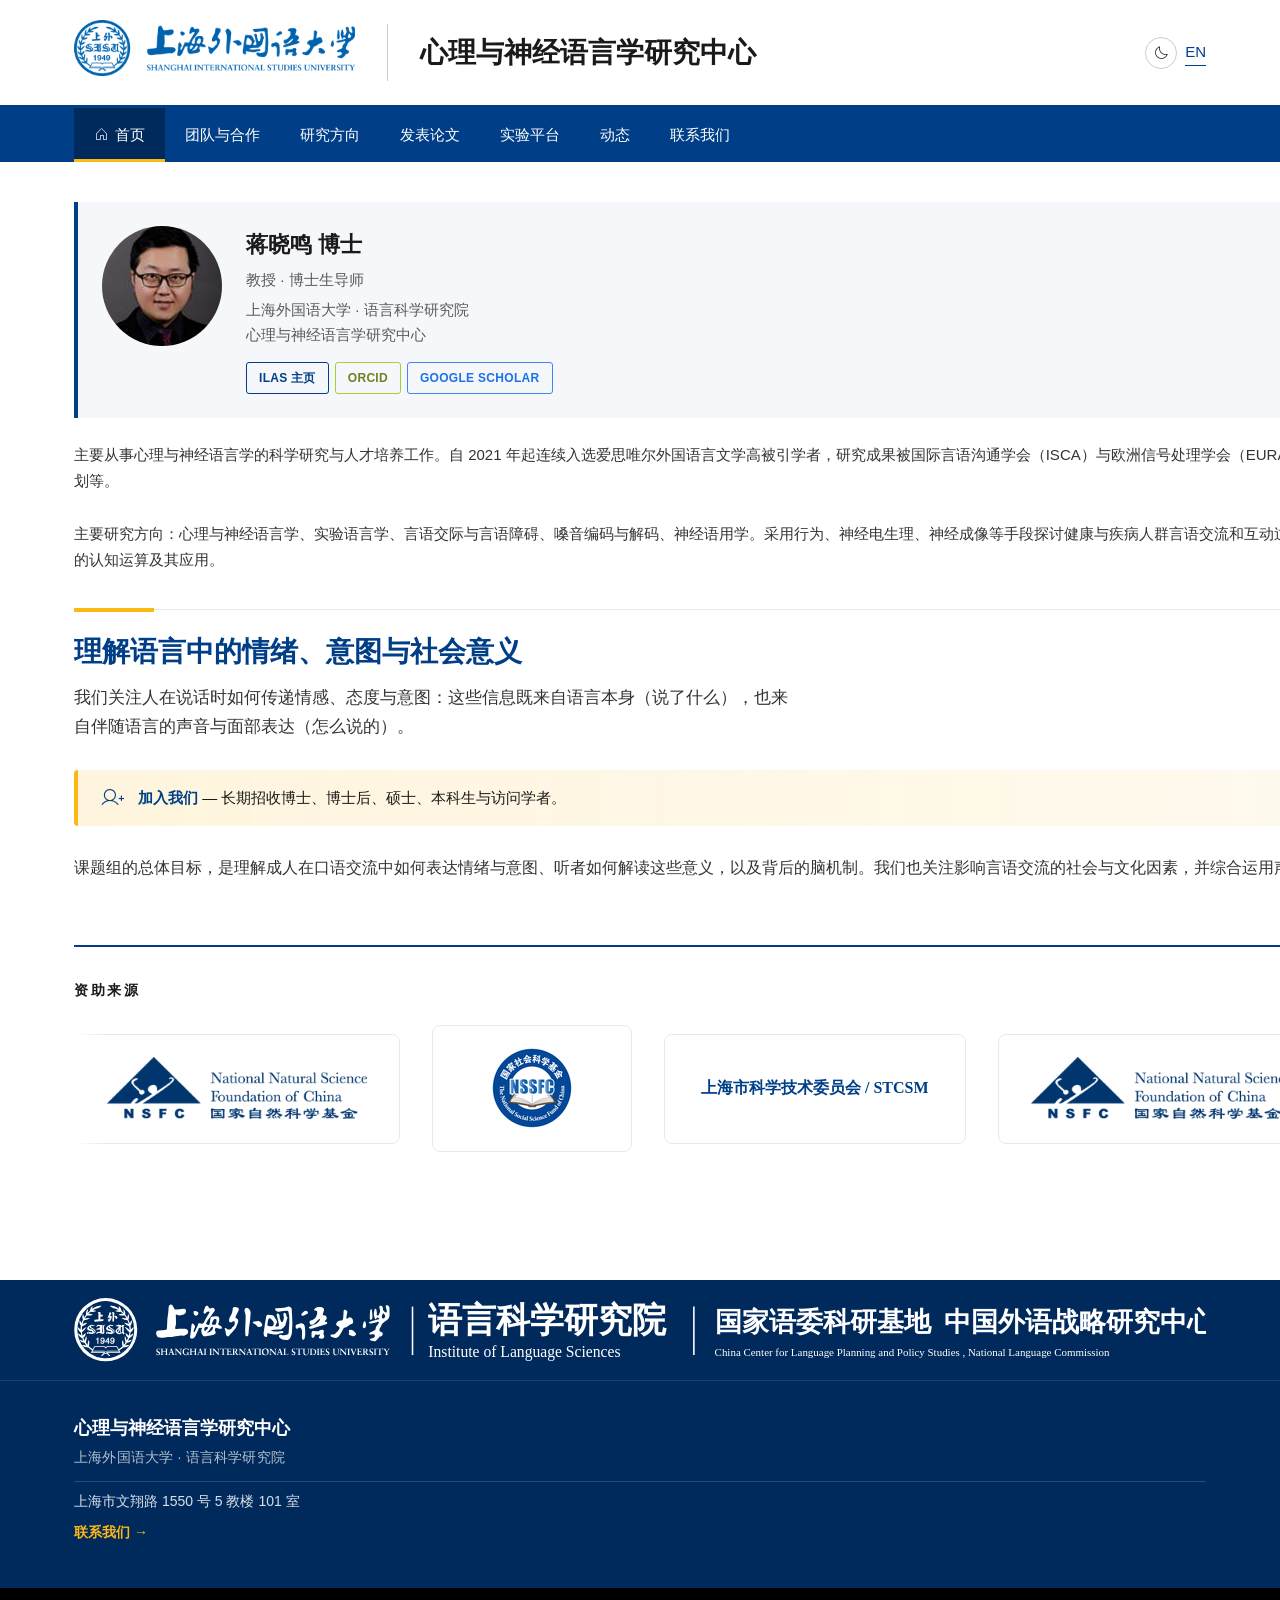
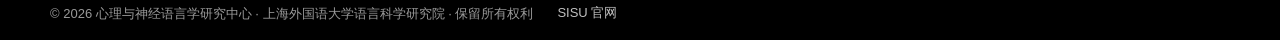
==== commit d8a45344: "Homepage: drop blue hero, fuse lab intro into PI card flow (3a Option X) The blue gradient #hero blo" ====
--- a/index.html
+++ b/index.html
@@ -12,13 +12,6 @@
 <body data-page="home">
 
 <div id="header-slot"></div>
-
-<section id="hero">
-  <div class="hero-inner">
-    <h1 class="hero-title" data-i18n="home.h1">理解语言中的情绪、意图与社会意义</h1>
-    <p class="hero-sub" data-i18n="home.p1">我们关注人在说话时如何传递情感、态度与意图：这些信息既来自语言本身（说了什么），也来自伴随语言的声音与面部表达（怎么说的）。</p>
-  </div>
-</section>
 
 <main id="main">
   <div class="page-grid">
@@ -43,6 +36,11 @@
       </div>
 
       <div class="pi-bio" data-i18n="home.pi_bio"></div>
+
+      <section class="lab-intro" aria-labelledby="lab-intro-h">
+        <h1 id="lab-intro-h" class="lab-intro-title" data-i18n="home.h1">理解语言中的情绪、意图与社会意义</h1>
+        <p class="lab-intro-sub" data-i18n="home.p1">我们关注人在说话时如何传递情感、态度与意图：这些信息既来自语言本身（说了什么），也来自伴随语言的声音与面部表达（怎么说的）。</p>
+      </section>
 
       <aside id="home-join-cta">
         <i class="ph-light ph-user-plus" aria-hidden="true"></i>
--- a/assets/css/style.css
+++ b/assets/css/style.css
@@ -165,40 +165,42 @@
   margin-left: auto;
 }
 
-/* ── Hero (home only) ────────────────────────────────────── */
-#hero {
-  background: linear-gradient(135deg, var(--sisu-blue) 0%, var(--sisu-blue-dk) 100%);
-  color: #fff;
-  padding: 56px 24px;
+/* ── Lab intro (home only) — replaces the old blue #hero block.
+   Lives inside .main-col under the PI card; a yellow accent rule
+   marks the visual transition from PI bio to lab mission. */
+.lab-intro {
+  margin: 36px 0 8px;
+  padding-top: 24px;
+  border-top: 1px solid var(--line-soft);
   position: relative;
-  overflow: hidden;
-}
-#hero::after {
+}
+.lab-intro::before {
   content: "";
   position: absolute;
-  right: -80px; top: -80px;
-  width: 320px; height: 320px;
-  border-radius: 50%;
+  top: -2px;
+  left: 0;
+  width: 80px;
+  height: 4px;
   background: var(--sisu-yellow);
-  opacity: 0.08;
-}
-.hero-inner { max-width: 1180px; margin: 0 auto; position: relative; z-index: 1; }
-.hero-title {
-  font-family: var(--serif);
-  font-size: clamp(1.5rem, 4.5vw, 2.5rem);   /* fluid: scales smoothly with viewport */
-  line-height: 1.25;
-  color: #fff;
+}
+.lab-intro-title {
+  font-family: var(--serif);
+  font-size: clamp(1.375rem, 3.2vw, 1.75rem);
+  line-height: 1.3;
+  color: var(--sisu-blue);
   margin: 0 0 12px;
   font-weight: 600;
-  max-width: 820px;
-}
-.hero-sub {
-  font-size: clamp(0.9375rem, 1.8vw, 1.0625rem);
-  color: rgba(255,255,255,0.85);
+  max-width: 720px;
+}
+.lab-intro-sub {
+  font-size: clamp(0.9375rem, 1.6vw, 1.0625rem);
+  line-height: 1.75;
+  color: var(--body);
   margin: 0;
   max-width: 720px;
-  line-height: 1.7;
-}
+}
+body.dark .lab-intro { border-top-color: var(--line); }
+body.dark .lab-intro-title { color: #6ea8ff; }
 
 /* ── Main container ──────────────────────────────────────── */
 #main { max-width: 1180px; margin: 0 auto; padding: 40px 24px 64px; }
@@ -1598,14 +1600,14 @@
 }
 
 /* Tablet portrait & large phones (≤ 768px) — main mobile breakpoint.
-   Note: .hero-title / .hero-sub / .pi-photo / .pi-card-inner now use
-   clamp() at the root so no explicit overrides here. */
+   Note: .lab-intro-title / .pi-photo / .pi-card-inner now use clamp()
+   at the root so no explicit overrides here. */
 @media (max-width: 768px) {
   body { font-size: 16px; }
   h1 { font-size: 1.625rem; }
   h2 { font-size: 1.375rem; }
   h3 { font-size: 1.125rem; }
-  #hero { padding: 40px 20px; }
+  .lab-intro { margin: 28px 0 8px; }
 
   .page-grid { grid-template-columns: 1fr; gap: 32px; }
   .contact-grid { grid-template-columns: 1fr; }
@@ -1742,8 +1744,7 @@
     padding-right: 14px;
   }
   #main { padding-top: 28px; padding-bottom: 40px; }
-  #hero { padding: 32px 14px; }
-  #hero::after { width: 200px; height: 200px; right: -60px; top: -60px; }
+  .lab-intro { margin: 22px 0 4px; padding-top: 20px; }
 
   .brand-sisu img { height: 56px; }
   .brand-lab { font-size: 1.125rem; }
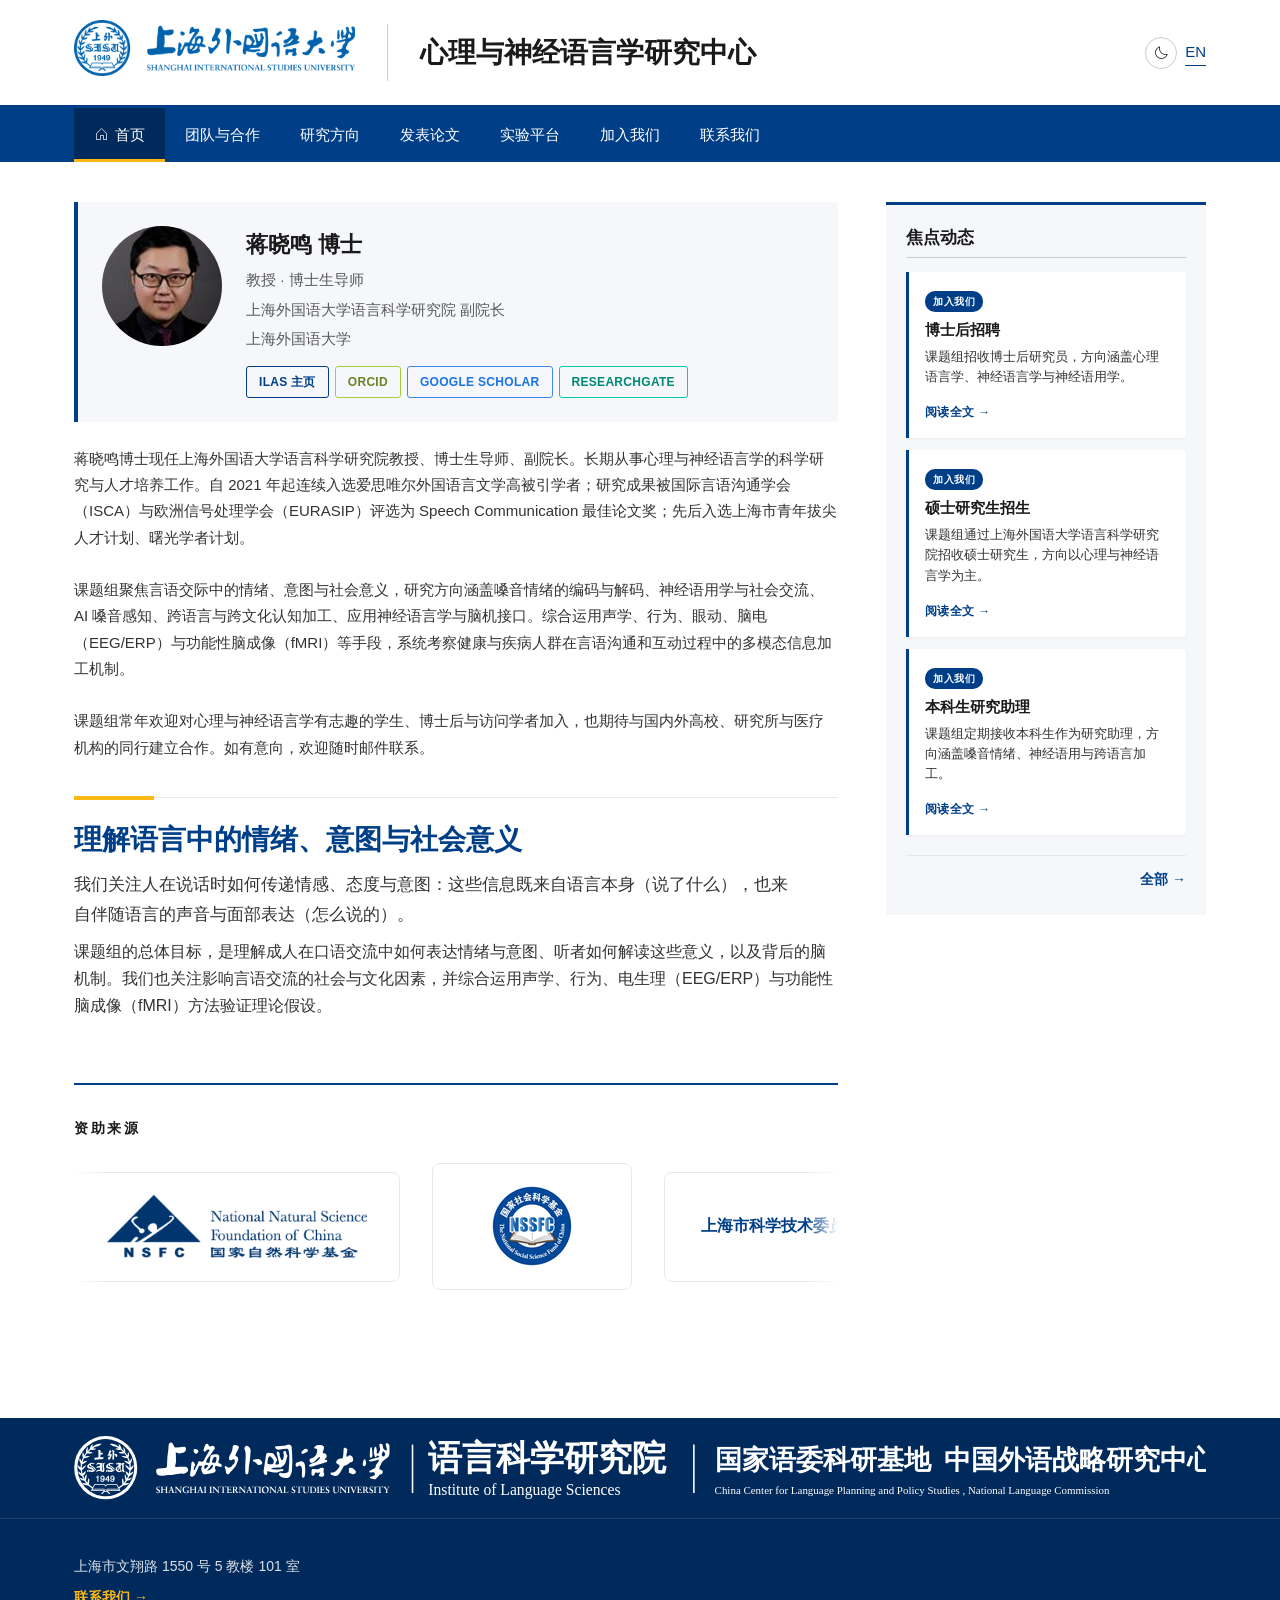
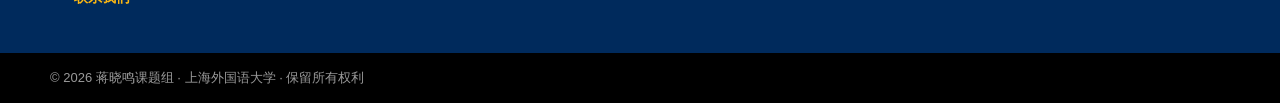
==== commit da6eba53: "Home + People PI cards: simplify affil, add Vice Dean + ResearchGate, 3-paragraph bio C2 / D1 — Affi" ====
--- a/index.html
+++ b/index.html
@@ -4,7 +4,23 @@
   <meta charset="UTF-8">
   <meta name="viewport" content="width=device-width, initial-scale=1.0">
   <title>心理与神经语言学研究中心 · 上海外国语大学 语言科学研究院</title>
-  <meta name="description" content="上海外国语大学语言科学研究院 心理与神经语言学研究中心主页：研究言语情绪、神经语用学与跨语言认知。Research Center of Psycholinguistics & Neurolinguistics, Institute of Language Sciences, Shanghai International Studies University: vocal emotion, neuropragmatics, cross-linguistic cognition.">
+  <meta name="description" content="上海外国语大学语言科学研究院 心理与神经语言学研究中心主页 · Homepage of the Research Center of Psycholinguistics & Neurolinguistics, Institute of Language Sciences, Shanghai International Studies University. 蒋晓鸣教授课题组，研究方向涵盖嗓音情绪、神经语用学、AI 嗓音感知与跨语言认知 / Prof. Xiaoming Jiang's lab — vocal emotion, neuropragmatics, AI voice perception, cross-linguistic cognition.">
+  <meta name="keywords" content="心理语言学, 神经语言学, 嗓音情绪, 神经语用学, 蒋晓鸣, 上海外国语大学, psycholinguistics, neurolinguistics, vocal emotion, neuropragmatics, Xiaoming Jiang, SISU">
+  <!-- Open Graph -->
+  <meta property="og:type" content="website">
+  <meta property="og:title" content="心理与神经语言学研究中心 · Research Center of Psycholinguistics & Neurolinguistics">
+  <meta property="og:description" content="上海外国语大学语言科学研究院 蒋晓鸣教授课题组 · Prof. Xiaoming Jiang's lab at SISU — vocal emotion, neuropragmatics, AI voice perception.">
+  <meta property="og:url" content="https://xmjiang-lab.github.io/">
+  <meta property="og:site_name" content="心理与神经语言学研究中心 · Research Center of Psycholinguistics & Neurolinguistics">
+  <meta property="og:locale" content="zh_CN">
+  <meta property="og:locale:alternate" content="en_US">
+  <meta property="og:image" content="https://xmjiang-lab.github.io/assets/images/logos/sisu-brand.png">
+  <!-- Twitter Card -->
+  <meta name="twitter:card" content="summary">
+  <meta name="twitter:title" content="心理与神经语言学研究中心 · Jiang Lab @ SISU">
+  <meta name="twitter:description" content="Prof. Xiaoming Jiang's lab at Shanghai International Studies University — psycholinguistics, neurolinguistics, vocal emotion.">
+  <meta name="twitter:image" content="https://xmjiang-lab.github.io/assets/images/logos/sisu-brand.png">
+  <link rel="canonical" href="https://xmjiang-lab.github.io/">
   <link rel="stylesheet" href="assets/css/style.css">
   <link rel="stylesheet" href="assets/fonts/phosphor/style.css">
   <link rel="icon" type="image/svg+xml" href="favicon.svg">
@@ -25,11 +41,13 @@
           <div class="pi-info">
             <div class="pi-name" data-i18n="home.pi_title">蒋晓鸣 博士</div>
             <div class="pi-meta" data-i18n="home.pi_subtitle">教授 · 博士生导师</div>
-            <div class="pi-meta" data-i18n="home.pi_affil">上海外国语大学 · 语言科学研究院｜心理与神经语言学研究中心</div>
+            <div class="pi-meta pi-meta-role-extra" data-i18n="home.pi_role_extra">上海外国语大学语言科学研究院 副院长</div>
+            <div class="pi-meta" data-i18n="home.pi_affil">上海外国语大学</div>
             <div class="pi-links">
               <a class="ln-home"    href="https://ilas.shisu.edu.cn/21/0f/c18209a205071/page.htm" target="_blank" rel="noopener noreferrer" data-i18n="home.ilas_link">ILAS 主页</a>
               <a class="ln-orcid"   href="https://orcid.org/0000-0002-5171-9774" target="_blank" rel="noopener noreferrer">ORCID</a>
               <a class="ln-scholar" href="https://scholar.google.com/citations?user=iF2CM7sAAAAJ&amp;hl=en" target="_blank" rel="noopener noreferrer">Google Scholar</a>
+              <a class="ln-rg"      href="https://www.researchgate.net/profile/Xiaoming-Jiang-3" target="_blank" rel="noopener noreferrer">ResearchGate</a>
             </div>
           </div>
         </div>
@@ -41,12 +59,6 @@
         <h1 id="lab-intro-h" class="lab-intro-title" data-i18n="home.h1">理解语言中的情绪、意图与社会意义</h1>
         <p class="lab-intro-sub" data-i18n="home.p1">我们关注人在说话时如何传递情感、态度与意图：这些信息既来自语言本身（说了什么），也来自伴随语言的声音与面部表达（怎么说的）。</p>
       </section>
-
-      <aside id="home-join-cta">
-        <i class="ph-light ph-user-plus" aria-hidden="true"></i>
-        <span class="home-join-cta-text" data-i18n="cta.join_us_home"><strong>加入我们</strong> — 长期招收博士、博士后、硕士、本科生与访问学者。</span>
-        <a class="home-join-cta-link" href="news.html?tag=join_us" data-i18n="cta.join_us_more">查看招聘 →</a>
-      </aside>
 
       <p data-i18n="home.p2">课题组的总体目标，是理解成人在口语交流中如何表达情绪与意图、听者如何解读这些意义，以及背后的脑机制。我们也关注影响言语交流的社会与文化因素，并综合运用声学、行为、电生理（EEG/ERP）与功能性脑成像（fMRI）方法验证理论假设。</p>
 
--- a/assets/css/style.css
+++ b/assets/css/style.css
@@ -215,6 +215,15 @@
 .page-grid .main-col h2:first-child { margin-top: 0; }
 .page-single .main-col { max-width: 920px; }
 
+/* CSS-Grid intrinsic-min-content fix: a `1fr` track defaults to
+   minmax(auto, 1fr), which lets a child's max-content (e.g. the
+   funder marquee track with `width: max-content`) push the column
+   wider than the available space and shove the sidebar out of view.
+   Explicit `min-width: 0` lets `1fr` honour its share. */
+.page-grid > * { min-width: 0; }
+.main-col      { min-width: 0; }
+.funders-marquee { max-width: 100%; }
+
 /* PI card on home — with photo. Lives at the top of .main-col since
    the homepage now leads with the PI block, so no top margin. */
 .pi-card {
@@ -676,13 +685,15 @@
 .person-card.person-alumni .person-photo { background: #eef2f7; }
 .person-card.person-alumni .person-photo .photo-placeholder { color: var(--muted); }
 
-/* ── Person-detail link badges: 4 distinct colors ─────── */
+/* ── Person-detail link badges: distinct colors per service ─────── */
 .person-links a.ln-home    { border-color: var(--sisu-blue); color: var(--sisu-blue); }
 .person-links a.ln-home:hover { background: var(--sisu-blue); color: #fff; }
 .person-links a.ln-orcid   { border-color: #a6ce39; color: #6a8423; }
 .person-links a.ln-orcid:hover { background: #a6ce39; color: #fff; border-color: #a6ce39; }
 .person-links a.ln-scholar { border-color: #4285f4; color: #1a73e8; }
 .person-links a.ln-scholar:hover { background: #4285f4; color: #fff; border-color: #4285f4; }
+.person-links a.ln-rg      { border-color: #00ccbb; color: #008874; }
+.person-links a.ln-rg:hover { background: #00ccbb; color: #fff; border-color: #00ccbb; }
 .person-links a.ln-mail    { border-color: #888; color: #555; }
 .person-links a.ln-mail:hover { background: #555; color: #fff; border-color: #555; }
 /* Home-page PI links use the same scheme */
@@ -692,6 +703,8 @@
 .pi-card .pi-links a.ln-orcid:hover { background: #a6ce39; color: #fff; border-color: #a6ce39; }
 .pi-card .pi-links a.ln-scholar { border-color: #4285f4; color: #1a73e8; }
 .pi-card .pi-links a.ln-scholar:hover { background: #4285f4; color: #fff; border-color: #4285f4; }
+.pi-card .pi-links a.ln-rg      { border-color: #00ccbb; color: #008874; }
+.pi-card .pi-links a.ln-rg:hover { background: #00ccbb; color: #fff; border-color: #00ccbb; }
 .pi-card .pi-links a.ln-mail    { border-color: #888; color: #555; }
 .pi-card .pi-links a.ln-mail:hover { background: #555; color: #fff; border-color: #555; }
 
@@ -700,9 +713,23 @@
 body.dark .pi-card .pi-links a.ln-orcid { color: #a6ce39; }
 body.dark .person-links a.ln-scholar,
 body.dark .pi-card .pi-links a.ln-scholar { color: #6ea8ff; border-color: #6ea8ff; }
+body.dark .person-links a.ln-rg,
+body.dark .pi-card .pi-links a.ln-rg { color: #00ccbb; }
 body.dark .person-links a.ln-mail,
 body.dark .pi-card .pi-links a.ln-mail { color: var(--body); border-color: var(--line); }
 body.dark .person-card.person-alumni .person-photo { background: #1e242b; }
+
+/* Secondary title row (e.g. "Vice Dean, …" under "Professor · …") */
+.person-title-secondary {
+  font-weight: 500 !important;
+  color: var(--muted) !important;
+  margin-top: 2px;
+}
+.pi-card .pi-meta-role-extra {
+  color: var(--muted);
+  font-size: 0.9375rem;
+}
+body.dark .person-title-secondary { color: var(--muted) !important; }
 
 .people-grid {
   display: grid;
@@ -875,43 +902,6 @@
   border-color: var(--sisu-blue);
 }
 
-/* ── Home page Join Us CTA box ───────────────────────────── */
-#home-join-cta {
-  display: flex;
-  align-items: center;
-  gap: 14px;
-  padding: 16px 22px;
-  margin: 28px 0;
-  background: linear-gradient(to right, rgba(252,184,19,0.14), rgba(252,184,19,0.04));
-  border-left: 4px solid var(--sisu-yellow);
-  border-radius: 4px;
-  flex-wrap: wrap;
-}
-#home-join-cta i {
-  font-size: 1.5rem;
-  color: var(--sisu-blue);
-  flex-shrink: 0;
-}
-.home-join-cta-text {
-  font-size: 0.9375rem;
-  color: var(--ink);
-  flex: 1 1 240px;
-  line-height: 1.5;
-}
-.home-join-cta-text strong { color: var(--sisu-blue); }
-.home-join-cta-link {
-  font-size: 0.875rem;
-  font-weight: 700;
-  color: var(--sisu-blue);
-  border: none;
-  white-space: nowrap;
-}
-.home-join-cta-link:hover { color: var(--sisu-blue-dk); border: none; }
-body.dark #home-join-cta { background: rgba(252,184,19,0.06); }
-body.dark .home-join-cta-text { color: var(--ink); }
-body.dark .home-join-cta-text strong { color: #6ea8ff; }
-body.dark .home-join-cta-link { color: #6ea8ff; }
-
 /* ── News page Join-Us filter view ───────────────────────── */
 .news-filter-header {
   display: flex;
@@ -1018,59 +1008,111 @@
   .join-us-card { padding: 18px 20px; }
 }
 
-/* ── Projects / Research-themes page ─────────────────────── */
+/* ── Projects / Research-themes page (Option α — full-bleed SISU
+   Blue panel + white floating cards) ─────────────────────────── */
+#main.page-themes {
+  max-width: none;
+  padding: 0;
+  margin: 0;
+}
+.themes-section {
+  background: linear-gradient(135deg, var(--sisu-blue) 0%, var(--sisu-blue-dk) 100%);
+  padding: 64px 0 72px;
+  position: relative;
+  overflow: hidden;
+}
+.themes-section::before {
+  /* subtle yellow corner accent, matches old #hero treatment */
+  content: "";
+  position: absolute;
+  top: -80px;
+  right: -80px;
+  width: 280px;
+  height: 280px;
+  border-radius: 50%;
+  background: var(--sisu-yellow);
+  opacity: 0.07;
+  pointer-events: none;
+}
+.themes-inner {
+  max-width: 1180px;
+  margin: 0 auto;
+  padding: 0 24px;
+  position: relative;
+  z-index: 1;
+}
+.themes-section-title {
+  font-family: var(--serif);
+  font-size: clamp(1.625rem, 4vw, 2.25rem);
+  color: #fff;
+  margin: 0 0 6px;
+  font-weight: 600;
+}
+.themes-yellow-rule {
+  width: 80px;
+  height: 4px;
+  background: var(--sisu-yellow);
+  margin: 4px 0 18px;
+}
+.themes-section-intro {
+  color: rgba(255,255,255,0.86);
+  font-size: clamp(0.9375rem, 1.6vw, 1.0625rem);
+  line-height: 1.75;
+  max-width: 760px;
+  margin: 0 0 32px;
+}
+
+/* White cards float on the blue panel */
 .themes-grid {
   display: grid;
   grid-template-columns: repeat(3, 1fr);
   gap: 20px;
-  margin-top: 24px;
+  margin-top: 12px;
 }
 .theme-card {
-  background: var(--bg-soft);
-  padding: 28px 22px;
-  border-top: 3px solid var(--sisu-blue);
+  background: var(--bg);
+  padding: 28px 24px;
+  border-radius: 6px;
   display: flex;
   flex-direction: column;
-  transition: transform 0.15s ease, border-top-color 0.15s ease, box-shadow 0.18s;
+  box-shadow: 0 4px 16px rgba(0,0,0,0.18);
+  transition: transform 0.18s ease, box-shadow 0.18s ease;
 }
 .theme-card:hover {
-  transform: translateY(-3px);
-  border-top-color: var(--sisu-yellow);
-  box-shadow: 0 6px 20px rgba(0,0,0,0.08);
+  transform: translateY(-4px);
+  box-shadow: 0 10px 28px rgba(0,0,0,0.25);
 }
 .theme-icon {
+  width: 48px;
+  height: 48px;
+  margin: 0 0 14px;
+  border-radius: 8px;
   display: inline-flex;
   align-items: center;
   justify-content: center;
-  width: 56px;
-  height: 56px;
-  margin: 4px auto 14px;
-  border-radius: 50%;
-  background: var(--bg);
-  color: var(--sisu-blue);
-  font-size: 1.75rem;
+  background: var(--sisu-blue-soft);
+  color: var(--sisu-blue);
+  font-size: 1.5rem;
   line-height: 1;
-  border: 1px solid var(--sisu-blue-soft);
-  transition: background 0.18s, color 0.18s, border-color 0.18s;
+  transition: background 0.18s, color 0.18s;
 }
 .theme-card:hover .theme-icon {
-  background: var(--sisu-blue);
-  color: #fff;
-  border-color: var(--sisu-blue);
+  background: var(--sisu-yellow);
+  color: var(--ink);
 }
 .theme-card h3 {
   font-family: var(--serif);
   color: var(--sisu-blue);
   font-size: 1.125rem;
   line-height: 1.35;
-  text-align: center;
-  margin: 0 0 12px;
+  text-align: left;
+  margin: 0 0 6px;
 }
 .theme-sep {
   width: 36px;
   height: 2px;
   background: var(--sisu-yellow);
-  margin: 0 auto 14px;
+  margin: 0 0 14px;
 }
 .theme-card p {
   font-size: 0.9375rem;
@@ -1079,10 +1121,18 @@
   color: var(--body);
   text-align: left;
 }
-body.dark .theme-card { background: var(--bg-soft); }
-body.dark .theme-card h3 { color: #6ea8ff; }
-body.dark .theme-icon { background: var(--bg); color: #6ea8ff; border-color: var(--line); }
-body.dark .theme-card:hover .theme-icon { background: #6ea8ff; color: var(--bg); border-color: #6ea8ff; }
+
+body.dark .themes-section {
+  background: linear-gradient(135deg, #0d1830 0%, #0a1224 100%);
+}
+body.dark .theme-card { background: #1a2336; }
+body.dark .theme-card h3 { color: #9ec4ff; }
+body.dark .theme-icon { background: rgba(255,255,255,0.08); color: #9ec4ff; }
+body.dark .theme-card:hover .theme-icon { background: var(--sisu-yellow); color: var(--ink); }
+
+@media (max-width: 1024px) {
+  .themes-grid { grid-template-columns: repeat(2, 1fr); }
+}
 
 /* ── Publications page: new filter bar ──────────────────── */
 .pub-filter-bar {
@@ -1168,10 +1218,12 @@
   background: var(--sisu-blue);
 }
 /* Category-specific active colors */
-.filter-chip.cat-journal.active    { background: #002a5c; }
-.filter-chip.cat-preprint.active   { background: #b35a00; }
-.filter-chip.cat-chinese.active    { background: #b52a2a; }
-.filter-chip.cat-conference.active { background: #5a2ab5; }
+.filter-chip.cat-journal.active      { background: #002a5c; }
+.filter-chip.cat-preprint.active     { background: #b35a00; }
+.filter-chip.cat-chinese.active      { background: #b52a2a; }
+.filter-chip.cat-conference.active   { background: #5a2ab5; }
+.filter-chip.cat-book.active         { background: #3b6b1a; }
+.filter-chip.cat-book-chapter.active { background: #1a6b6b; }
 
 .filter-summary {
   display: flex;
@@ -1282,11 +1334,13 @@
   text-transform: uppercase;
   letter-spacing: 0.5px;
 }
-.cat-journal    { background: #e3eeff; color: #002a5c; }
-.cat-preprint   { background: #fff3e0; color: #b35a00; }
-.cat-chinese    { background: #fde8e8; color: #b52a2a; }
-.cat-conference { background: #ede8ff; color: #5a2ab5; }
-.cat-other      { background: #eee;    color: #666; }
+.cat-journal      { background: #e3eeff; color: #002a5c; }
+.cat-preprint     { background: #fff3e0; color: #b35a00; }
+.cat-chinese      { background: #fde8e8; color: #b52a2a; }
+.cat-conference   { background: #ede8ff; color: #5a2ab5; }
+.cat-book         { background: #e3f3e0; color: #3b6b1a; }
+.cat-book-chapter { background: #d6e9e9; color: #1a6b6b; }
+.cat-other        { background: #eee;    color: #666; }
 
 .pub-note {
   font-size: 0.625rem;
@@ -1456,23 +1510,9 @@
   margin: 0 auto;
   padding: 36px 24px;
 }
-.footer-school h2 {
-  font-family: var(--serif);
-  color: #fff;
-  font-size: 1.125rem;
-  margin: 0 0 6px;
-}
-.footer-school-sub {
-  font-size: 0.875rem;
-  color: rgba(255,255,255,0.7);
-  margin: 0 0 14px;
-  padding-bottom: 12px;
-  border-bottom: 1px solid rgba(255,255,255,0.15);
-  letter-spacing: 0.2px;
-}
 .footer-school p { font-size: 0.875rem; line-height: 1.65; margin: 0 0 8px; }
 .footer-school a { color: var(--sisu-yellow); }
-.footer-contact-link { margin: 12px 0 8px; }
+.footer-contact-link { margin: 0; }
 .footer-contact-link a {
   font-size: 0.875rem;
   font-weight: 600;
@@ -1480,13 +1520,24 @@
   border: none;
 }
 .footer-contact-link a:hover { color: #fff; border: none; }
+/* Footer banner is now a clickable link to the ILAS English site */
+.footer-banner a {
+  display: block;
+  text-align: center;
+  width: 100%;
+  border: none;
+}
+.footer-banner a:hover { opacity: 0.9; border: none; }
+.footer-banner a img { display: block; margin: 0 auto; }
+/* Last-updated stamp lives in the subfooter row, right-aligned */
 .footer-last-updated {
   font-size: 0.75rem;
   color: rgba(255,255,255,0.5);
-  margin: 12px 0 0;
   letter-spacing: 0.3px;
+  margin-left: auto;
 }
 .footer-last-updated:empty { display: none; }
+.subfooter-copyright { flex: 0 1 auto; }
 
 #subfooter {
   background: #000;
@@ -1555,10 +1606,12 @@
 body.dark .pub-empty { background: var(--bg-soft); border-color: var(--line); }
 body.dark .authors-toggle { border-color: var(--line); color: #6ea8ff; }
 body.dark .authors-toggle:hover { background: #6ea8ff; color: var(--bg); border-color: #6ea8ff; }
-body.dark .cat-journal    { background: #1d2a4d; color: #9ec4ff; }
-body.dark .cat-preprint   { background: #3a2410; color: #ffb670; }
-body.dark .cat-chinese    { background: #3a1a1a; color: #ff9696; }
-body.dark .cat-conference { background: #2a1f3d; color: #c9a8ff; }
+body.dark .cat-journal      { background: #1d2a4d; color: #9ec4ff; }
+body.dark .cat-preprint     { background: #3a2410; color: #ffb670; }
+body.dark .cat-chinese      { background: #3a1a1a; color: #ff9696; }
+body.dark .cat-conference   { background: #2a1f3d; color: #c9a8ff; }
+body.dark .cat-book         { background: #1d3a14; color: #a3d28a; }
+body.dark .cat-book-chapter { background: #143030; color: #8acaca; }
 body.dark .pub-note { background: #2a2410; color: #fcb813; border-color: #5a4400; }
 body.dark .person-card { background: var(--bg-soft); border-color: var(--line); }
 body.dark .person-avatar-btn:hover { background: rgba(110,168,255,0.05); }
@@ -1667,8 +1720,10 @@
   /* Collaborator grid: single column for readability */
   .collab-list { grid-template-columns: 1fr; }
 
-  /* Research themes: 2 cols on tablet portrait */
-  .themes-grid { grid-template-columns: repeat(2, 1fr); }
+  /* Research themes: 2 cols on tablet portrait + tighter panel padding */
+  .themes-section { padding: 44px 0 52px; }
+  .themes-inner { padding: 0 20px; }
+  .themes-grid { grid-template-columns: repeat(2, 1fr); gap: 14px; }
 
   /* Facilities grid */
   .facilities-grid { grid-template-columns: repeat(auto-fit, minmax(220px, 1fr)); }
@@ -1775,8 +1830,11 @@
   .funder-card img { max-height: 56px; }
   .funders-track { gap: 14px; }
 
-  /* Research themes: 1 column on small phones */
-  .themes-grid { grid-template-columns: 1fr; gap: 14px; }
+  /* Research themes: 1 column on small phones, tighter panel */
+  .themes-section { padding: 32px 0 40px; }
+  .themes-section::before { width: 180px; height: 180px; top: -60px; right: -60px; }
+  .themes-inner { padding: 0 14px; }
+  .themes-grid { grid-template-columns: 1fr; gap: 12px; }
   .theme-card { padding: 22px 18px; }
 
   /* Sidebar */
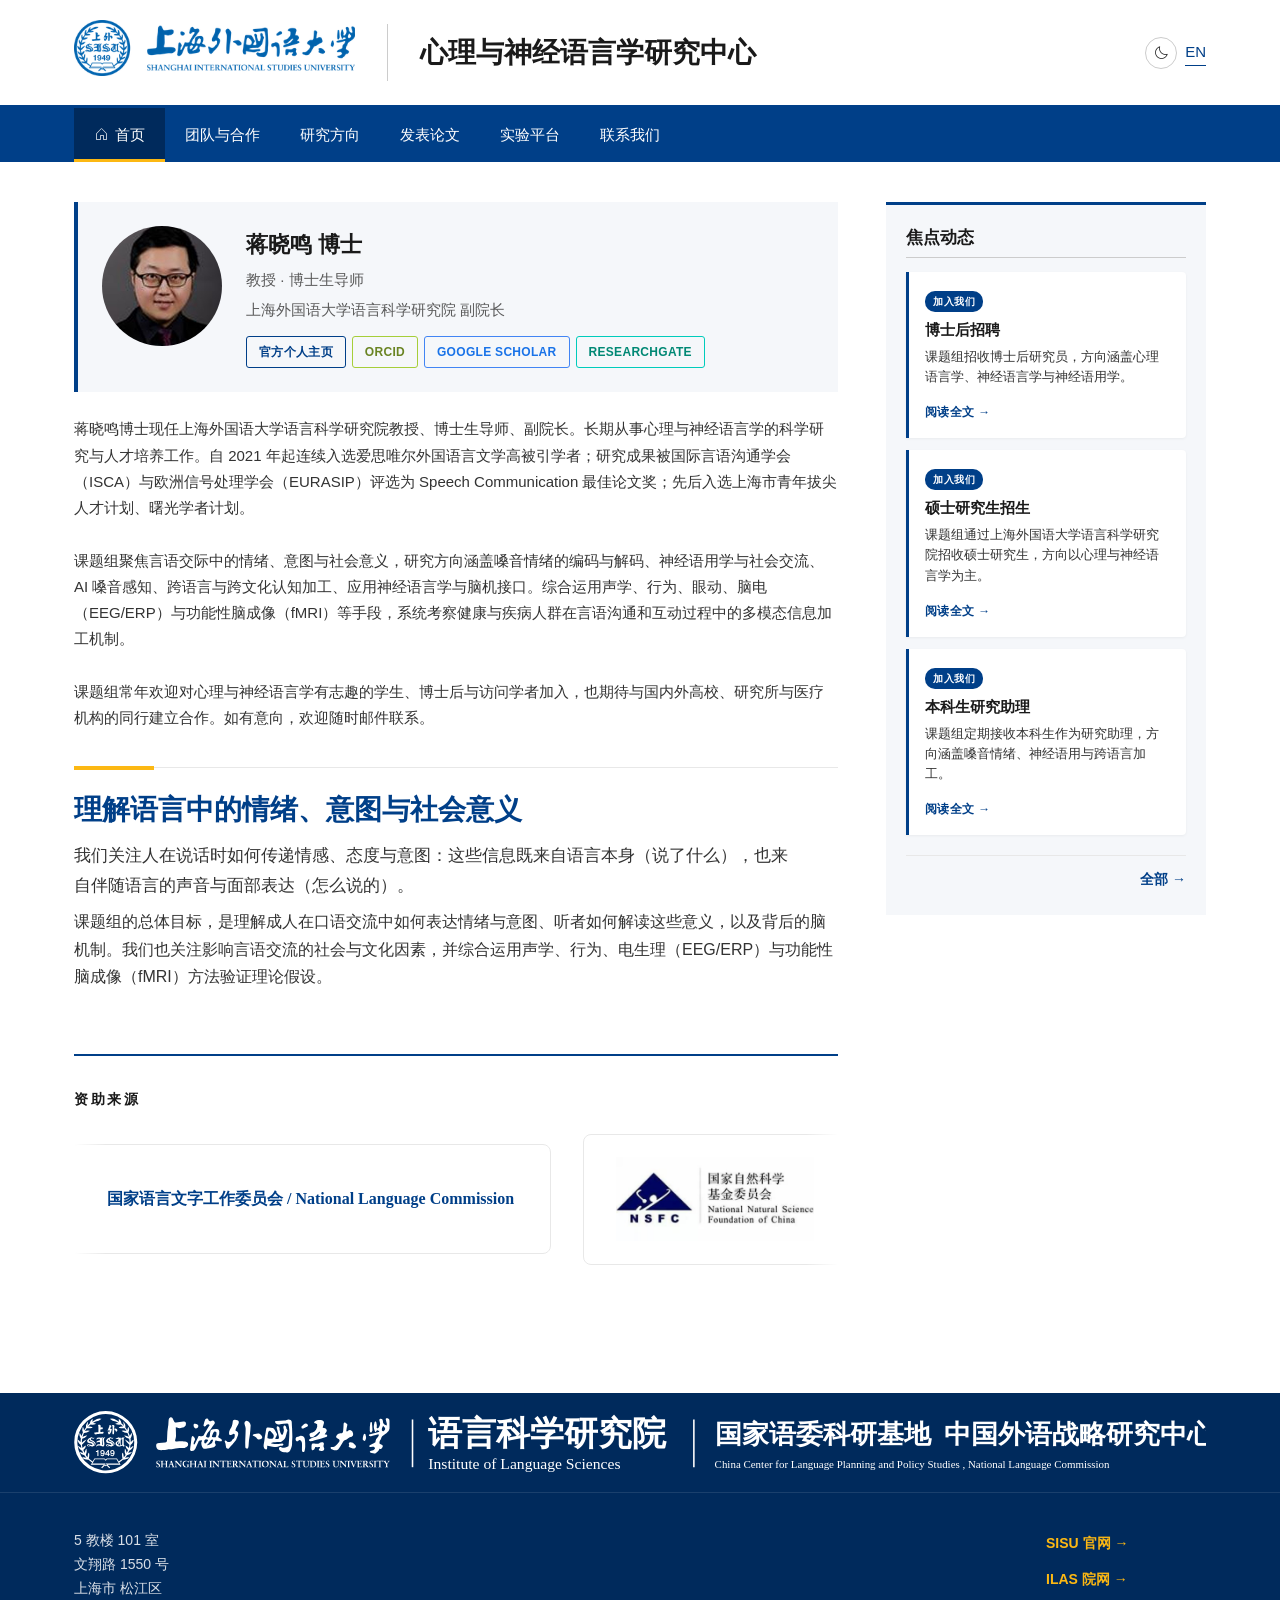
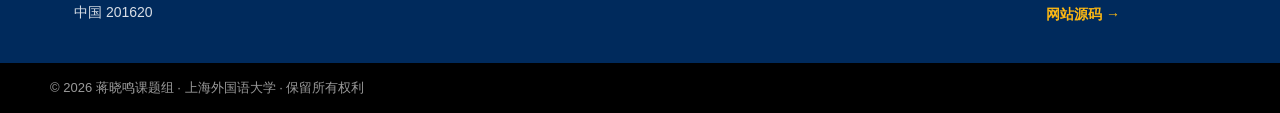
==== commit e9471e58: "PI card: drop redundant affil row, rename ILAS link → Faculty page (D + F) D: the PI card already sa" ====
--- a/index.html
+++ b/index.html
@@ -42,9 +42,8 @@
             <div class="pi-name" data-i18n="home.pi_title">蒋晓鸣 博士</div>
             <div class="pi-meta" data-i18n="home.pi_subtitle">教授 · 博士生导师</div>
             <div class="pi-meta pi-meta-role-extra" data-i18n="home.pi_role_extra">上海外国语大学语言科学研究院 副院长</div>
-            <div class="pi-meta" data-i18n="home.pi_affil">上海外国语大学</div>
             <div class="pi-links">
-              <a class="ln-home"    href="https://ilas.shisu.edu.cn/21/0f/c18209a205071/page.htm" target="_blank" rel="noopener noreferrer" data-i18n="home.ilas_link">ILAS 主页</a>
+              <a class="ln-home"    href="https://ilas.shisu.edu.cn/21/0f/c18209a205071/page.htm" target="_blank" rel="noopener noreferrer" data-i18n="home.ilas_link">官方个人主页</a>
               <a class="ln-orcid"   href="https://orcid.org/0000-0002-5171-9774" target="_blank" rel="noopener noreferrer">ORCID</a>
               <a class="ln-scholar" href="https://scholar.google.com/citations?user=iF2CM7sAAAAJ&amp;hl=en" target="_blank" rel="noopener noreferrer">Google Scholar</a>
               <a class="ln-rg"      href="https://www.researchgate.net/profile/Xiaoming-Jiang-3" target="_blank" rel="noopener noreferrer">ResearchGate</a>
--- a/assets/css/style.css
+++ b/assets/css/style.css
@@ -1134,7 +1134,67 @@
   .themes-grid { grid-template-columns: repeat(2, 1fr); }
 }
 
-/* ── Publications page: new filter bar ──────────────────── */
+/* ── Publications page: search bar + filter bar ─────────── */
+.pub-search-bar { margin: 16px 0 14px; }
+#pub-search {
+  width: 100%;
+  padding: 12px 16px;
+  font-size: 0.9375rem;
+  font-family: var(--sans);
+  background: var(--bg-soft);
+  border: 1px solid var(--line);
+  border-radius: 8px;
+  color: var(--ink);
+  transition: border-color 0.15s, box-shadow 0.15s;
+  -webkit-appearance: none;
+  appearance: none;
+}
+#pub-search:focus {
+  outline: none;
+  border-color: var(--sisu-blue);
+  box-shadow: 0 0 0 3px rgba(0,63,136,0.12);
+}
+#pub-search::placeholder { color: var(--muted); }
+body.dark #pub-search { background: var(--bg-soft); border-color: var(--line); color: var(--ink); }
+body.dark #pub-search:focus { border-color: #6ea8ff; box-shadow: 0 0 0 3px rgba(110,168,255,0.15); }
+
+/* Floating back-to-top button (every page) */
+#back-to-top {
+  position: fixed;
+  bottom: 24px;
+  right: 24px;
+  width: 44px;
+  height: 44px;
+  border-radius: 50%;
+  background: var(--sisu-blue);
+  color: #fff;
+  border: none;
+  cursor: pointer;
+  display: flex;
+  align-items: center;
+  justify-content: center;
+  font-size: 1.25rem;
+  box-shadow: 0 4px 14px rgba(0,0,0,0.22);
+  opacity: 0;
+  visibility: hidden;
+  transform: translateY(8px);
+  transition: opacity 0.2s, transform 0.2s, visibility 0s 0.2s, background 0.15s;
+  z-index: 200;
+}
+#back-to-top.visible {
+  opacity: 1;
+  visibility: visible;
+  transform: translateY(0);
+  transition: opacity 0.2s, transform 0.2s, visibility 0s 0s, background 0.15s;
+}
+#back-to-top:hover { background: var(--sisu-blue-dk); }
+@media (prefers-reduced-motion: reduce) {
+  #back-to-top { transition: opacity 0s, transform 0s; }
+}
+@media (max-width: 480px) {
+  #back-to-top { width: 40px; height: 40px; bottom: 16px; right: 16px; font-size: 1.125rem; }
+}
+
 .pub-filter-bar {
   margin: 24px 0 28px;
   padding: 18px 20px;
@@ -1468,20 +1528,116 @@
 }
 .news-item p { font-size: 0.9375rem; margin: 0; }
 
-/* ── Contact page ────────────────────────────────────────── */
-.contact-grid {
+/* ── Contact page (Admissions / Int'l / Collab / Teaching / Contact cards) */
+.contact-intro {
+  font-size: 1.0625rem;
+  color: var(--muted);
+  margin: 6px 0 26px;
+  max-width: 720px;
+  line-height: 1.7;
+}
+.contact-cards-grid {
   display: grid;
-  grid-template-columns: 1fr 1fr;
-  gap: 32px;
-  margin-bottom: 32px;
-}
-.contact-block h2 {
-  font-family: var(--serif);
+  grid-template-columns: repeat(2, 1fr);
+  gap: 18px;
+  margin-top: 8px;
+}
+.contact-card {
+  background: var(--bg-soft);
+  padding: 26px 24px;
+  border-radius: 6px;
+  border-top: 3px solid var(--sisu-blue);
+  display: flex;
+  flex-direction: column;
+  transition: transform 0.15s ease, border-top-color 0.15s ease, box-shadow 0.18s;
+}
+.contact-card:hover {
+  transform: translateY(-2px);
+  border-top-color: var(--sisu-yellow);
+  box-shadow: 0 6px 20px rgba(0,0,0,0.06);
+}
+.contact-card-wide {
+  margin-top: 18px;
+}
+.contact-card-icon {
+  width: 48px;
+  height: 48px;
+  margin: 0 0 14px;
+  border-radius: 8px;
+  display: inline-flex;
+  align-items: center;
+  justify-content: center;
+  background: var(--bg);
+  color: var(--sisu-blue);
+  font-size: 1.5rem;
+  line-height: 1;
+  border: 1px solid var(--sisu-blue-soft);
+}
+.contact-card h2 {
+  font-family: var(--serif);
+  color: var(--sisu-blue);
+  font-size: 1.125rem;
+  margin: 0 0 4px;
+  text-align: left;
+  border: none;
+  padding: 0;
+}
+.contact-card-sep {
+  width: 36px;
+  height: 2px;
+  background: var(--sisu-yellow);
+  margin: 4px 0 14px;
+}
+.contact-card-body {
+  font-size: 0.9375rem;
+  line-height: 1.7;
+  color: var(--body);
+}
+.contact-card-body p { margin: 0 0 10px; }
+.contact-card-body p:last-child { margin-bottom: 0; }
+.contact-card-body ul,
+.contact-card-body ol {
+  padding-left: 20px;
+  margin: 8px 0;
+}
+.contact-card-body li { line-height: 1.6; margin: 0 0 4px; }
+.contact-address {
+  font-family: var(--sans);
+  color: var(--body);
+  font-size: 0.9375rem;
+  line-height: 1.7;
+  margin: 4px 0 0;
+}
+
+.contact-visit {
+  margin: 44px 0 0;
+  padding-top: 28px;
+  border-top: 1px solid var(--line-soft);
+}
+.contact-visit-h {
+  font-family: var(--serif);
+  color: var(--sisu-blue);
   font-size: 1.25rem;
-  color: var(--sisu-blue);
-  border-bottom: 1px solid var(--sisu-blue);
-  padding-bottom: 6px;
-  margin: 0 0 12px;
+  margin: 0 0 14px;
+}
+.contact-visit-p {
+  font-size: 0.9375rem;
+  line-height: 1.7;
+  margin: 0 0 14px;
+  color: var(--body);
+  max-width: 760px;
+}
+
+body.dark .contact-card { background: var(--bg-soft); }
+body.dark .contact-card-icon { background: var(--bg); border-color: var(--line); color: #6ea8ff; }
+body.dark .contact-card h2 { color: #6ea8ff; }
+body.dark .contact-visit-h { color: #6ea8ff; }
+body.dark .contact-visit { border-top-color: var(--line); }
+
+@media (max-width: 768px) {
+  .contact-cards-grid { grid-template-columns: 1fr; gap: 14px; }
+  .contact-card { padding: 22px 20px; }
+  .contact-visit { margin-top: 32px; padding-top: 22px; }
 }
 
 /* ── Footer ──────────────────────────────────────────────── */
@@ -1510,16 +1666,33 @@
   margin: 0 auto;
   padding: 36px 24px;
 }
-.footer-school p { font-size: 0.875rem; line-height: 1.65; margin: 0 0 8px; }
+.footer-inner {
+  display: flex;
+  justify-content: space-between;
+  align-items: flex-start;
+  gap: 48px;
+  flex-wrap: wrap;
+}
+.footer-school { flex: 1 1 280px; }
+.footer-school p { font-size: 0.875rem; line-height: 1.7; margin: 0; }
 .footer-school a { color: var(--sisu-yellow); }
-.footer-contact-link { margin: 0; }
-.footer-contact-link a {
+.footer-links {
+  list-style: none;
+  padding: 0;
+  margin: 0;
+  display: flex;
+  flex-direction: column;
+  gap: 8px;
+  flex: 0 0 auto;
+  min-width: 160px;
+}
+.footer-links a {
   font-size: 0.875rem;
   font-weight: 600;
   color: var(--sisu-yellow);
   border: none;
 }
-.footer-contact-link a:hover { color: #fff; border: none; }
+.footer-links a:hover { color: #fff; border: none; }
 /* Footer banner is now a clickable link to the ILAS English site */
 .footer-banner a {
   display: block;
@@ -1701,9 +1874,15 @@
     margin: 0;
   }
 
-  /* Footer center-align on mobile */
-  .footer-inner { text-align: center; }
-  .footer-school-sub { padding-bottom: 12px; }
+  /* Footer center-align on mobile + stack columns */
+  .footer-inner {
+    flex-direction: column;
+    align-items: center;
+    gap: 20px;
+    text-align: center;
+  }
+  .footer-school, .footer-links { width: 100%; text-align: center; }
+  .footer-links { align-items: center; }
   .subfooter-inner { justify-content: center; text-align: center; }
 
   /* PI card padding only — fluid clamp() handles photo & gap */
